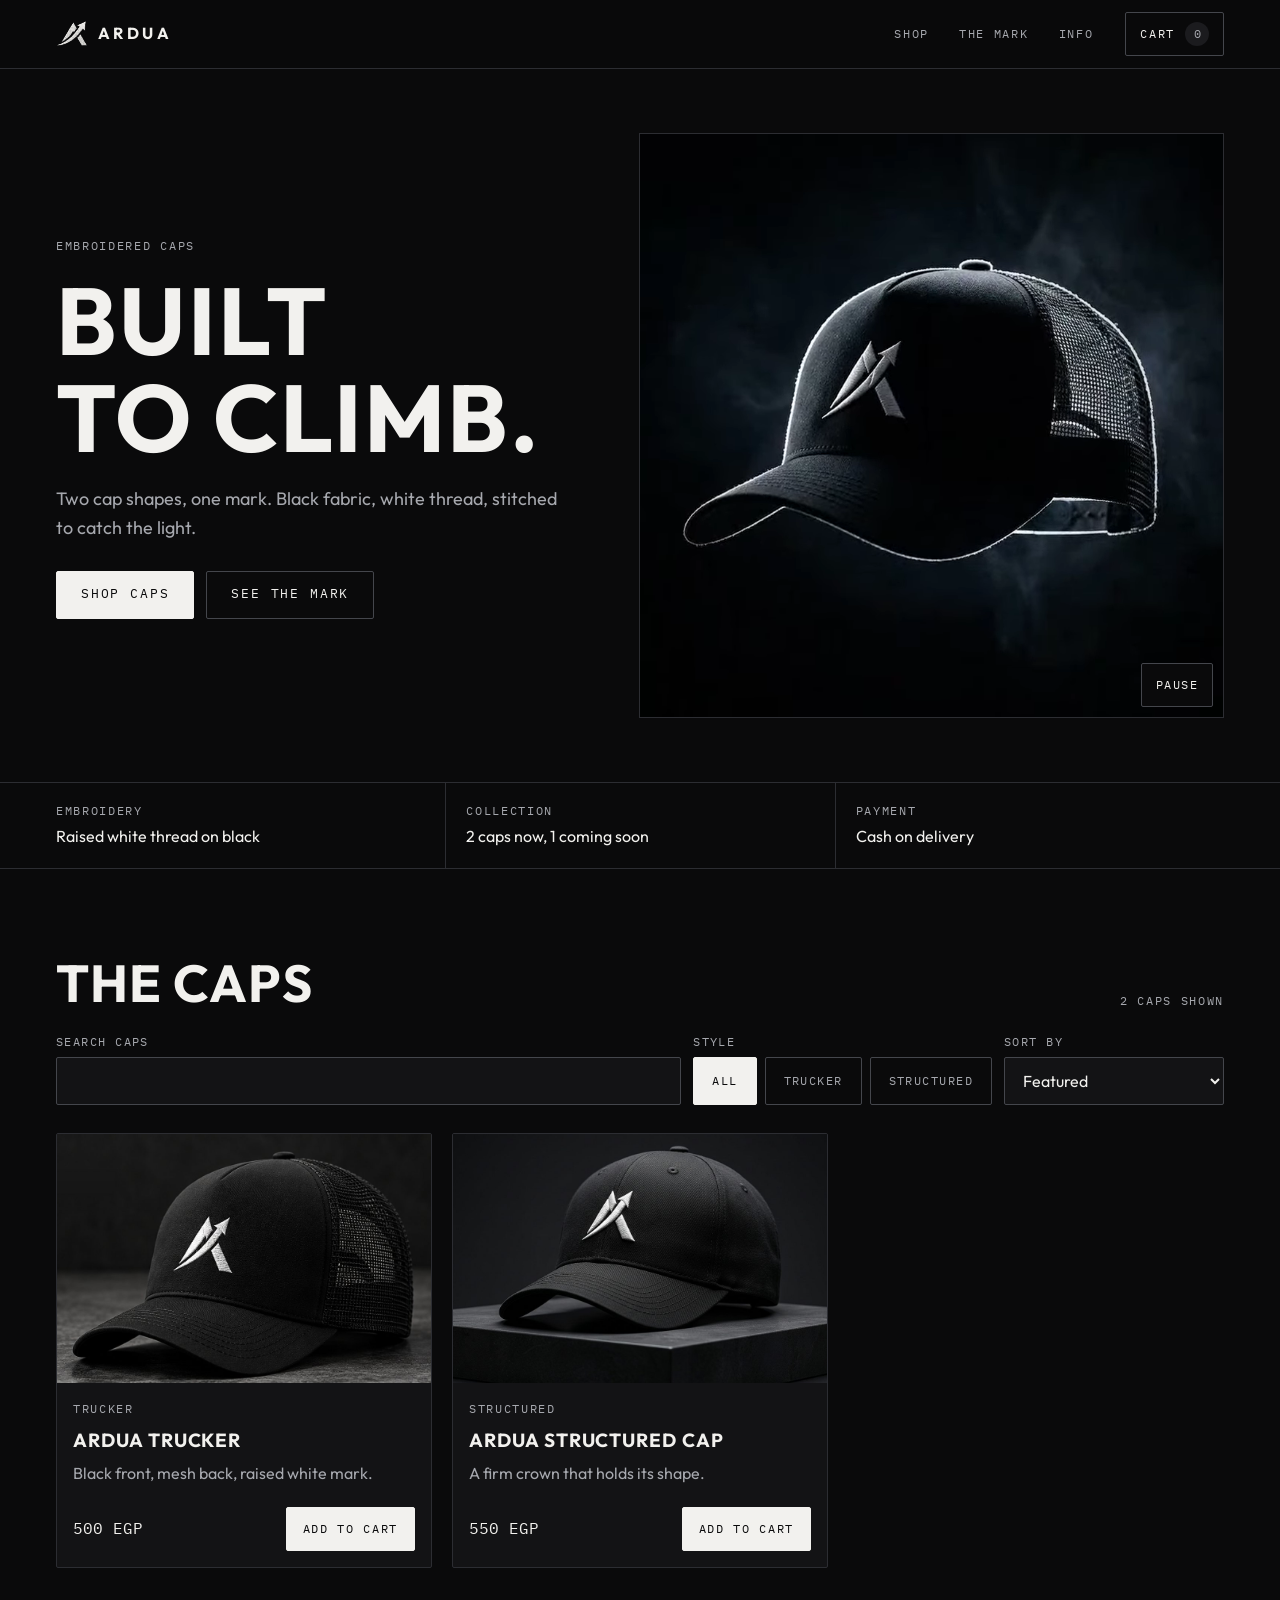
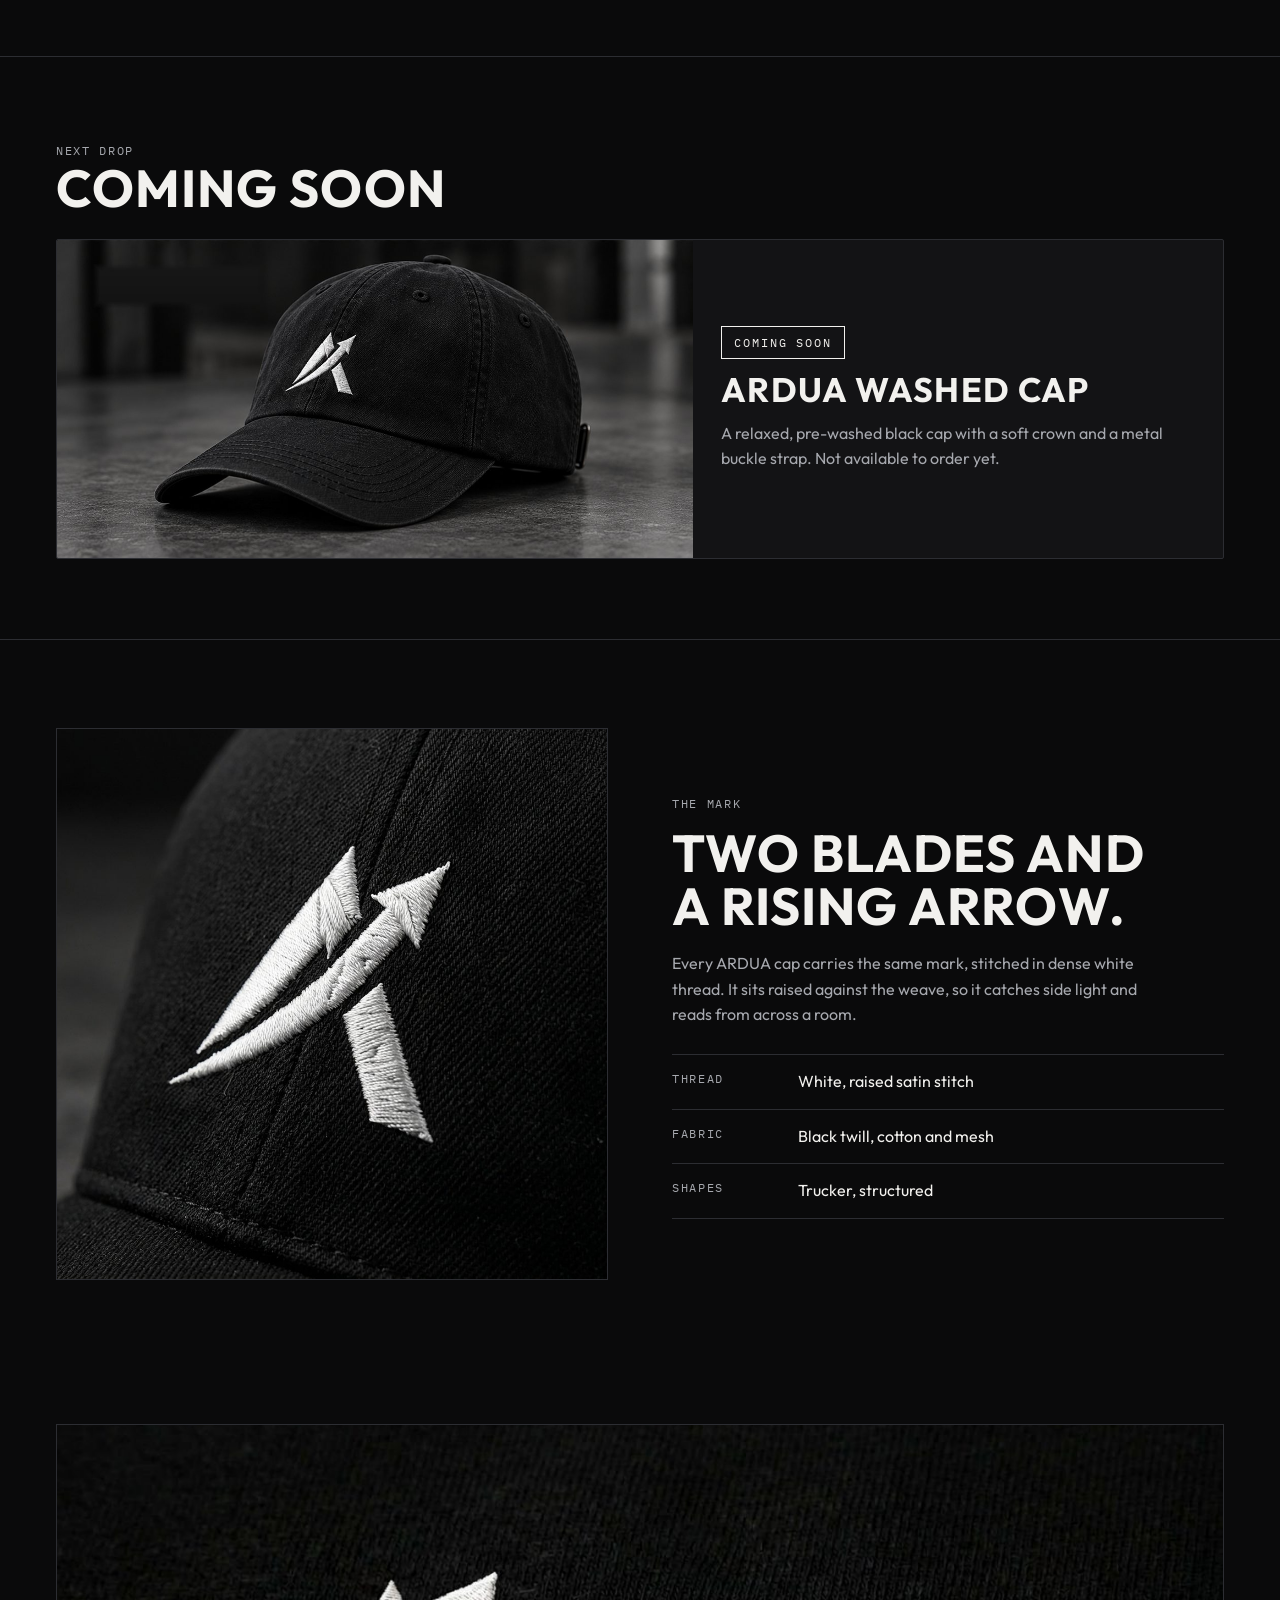
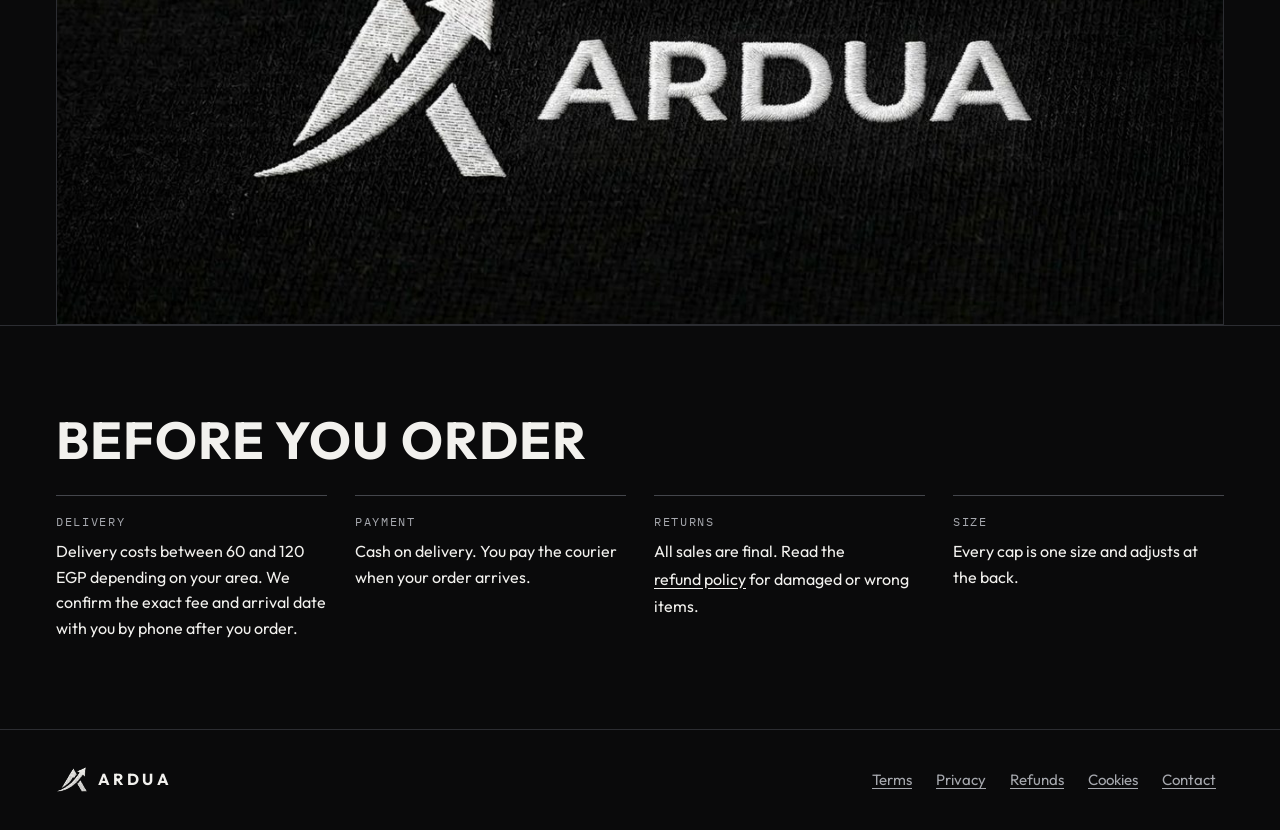
==== index.html @ 1e7eb1c2 "Add files via upload" ====
<!doctype html>
<html lang="en">
<head>
<meta charset="utf-8">
<meta name="viewport" content="width=device-width, initial-scale=1, viewport-fit=cover">
<meta http-equiv="Content-Security-Policy" content="default-src 'none'; script-src 'self'; style-src 'self'; img-src 'self' data: blob:; media-src 'self'; font-src 'self'; connect-src 'self' https://formspree.io; base-uri 'none'; form-action 'self'">
<meta name="referrer" content="strict-origin-when-cross-origin">
<meta name="description" content="ARDUA embroidered caps in black twill with a raised white mark. Trucker and structured styles, cash on delivery in Egypt.">
<meta name="theme-color" content="#0a0a0b">
<title>ARDUA Caps</title>
<link rel="icon" href="mark.png" type="image/png">
<link rel="preload" href="outfit-bold.woff" as="font" type="font/woff" crossorigin>
<link rel="stylesheet" href="styles.css">
</head>
<body>
<a class="skip" href="#main">Skip to content</a>

<header class="top">
  <div class="wrap">
    <a class="brand" href="index.html" aria-label="ARDUA, home"><img src="mark.png" alt="" width="32" height="26"><span>ARDUA</span></a>
    <nav aria-label="Main">
      <a href="#shop">Shop</a>
      <a href="#mark">The mark</a>
      <a href="#info">Info</a>
    </nav>
    <button class="cart-btn" id="openCart" type="button" aria-haspopup="dialog">Cart <b id="cartCount" data-zero="true" aria-hidden="true">0</b><span class="sr-only" id="cartLabel">, empty</span></button>
  </div>
</header>

<main id="main">
  <section class="hero" aria-labelledby="heroTitle">
    <div class="wrap">
      <div class="hero-copy">
        <span class="mono">Embroidered caps</span>
        <h1 class="display" id="heroTitle">Built<br>to climb.</h1>
        <p class="lead">Two cap shapes, one mark. Black fabric, white thread, stitched to catch the light.</p>
        <div class="actions">
          <a class="btn" href="#shop">Shop caps</a>
          <a class="btn ghost" href="#mark">See the mark</a>
        </div>
      </div>
      <div class="stage" role="group" aria-label="Short film of the ARDUA caps">
        <video class="photo" id="heroVid" muted loop playsinline preload="auto" poster="trucker-dark.jpg" width="800" height="800" aria-label="ARDUA cap film: trucker cap, structured cap, close-up of the embroidered mark, ARDUA wordmark">
          <source src="hero.webm" type="video/webm">
          <source src="hero.mp4" type="video/mp4">
        </video>
        <button class="icon-btn vid-btn" type="button" id="vidBtn" aria-pressed="false" aria-label="Pause the film" hidden>Pause</button>
      </div>
    </div>
  </section>

  <div class="strip">
    <div class="wrap">
      <ul>
        <li><span class="mono">Embroidery</span><span>Raised white thread on black</span></li>
        <li><span class="mono">Collection</span><span>2 caps now, 1 coming soon</span></li>
        <li><span class="mono">Payment</span><span>Cash on delivery</span></li>
      </ul>
    </div>
  </div>

  <section class="shop" id="shop" aria-labelledby="shopTitle">
    <div class="wrap">
      <div class="shop-head">
        <h2 class="display" id="shopTitle">The caps</h2>
        <p class="mono" id="resultCount" role="status"></p>
      </div>
      <div class="controls">
        <div class="fld search"><label for="search">Search caps</label><input class="field-in" id="search" type="search" autocomplete="off" enterkeyhint="search"></div>
        <div class="fld"><span class="lab" id="chipsLab">Style</span><div class="chips" id="chips" role="group" aria-labelledby="chipsLab"></div></div>
        <div class="fld sort"><label for="sort">Sort by</label>
          <select class="field-in" id="sort">
            <option value="featured">Featured</option>
            <option value="low">Price, low to high</option>
            <option value="high">Price, high to low</option>
            <option value="name">Name, A to Z</option>
          </select>
        </div>
      </div>
      <div class="grid" id="grid"></div>
      <div class="empty" id="empty" hidden>
        <p>No caps match your search.</p>
        <button class="btn ghost small" id="clearFilters" type="button">Clear filters</button>
      </div>
    </div>
  </section>

  <section class="soon" id="soon" aria-labelledby="soonTitle">
    <div class="wrap">
      <span class="mono">Next drop</span>
      <h2 class="display" id="soonTitle">Coming soon</h2>
      <article class="soon-card">
        <div class="pic"><img src="washed.jpg" alt="ARDUA washed streetwear cap in faded black with a white embroidered mark" width="1254" height="627" loading="lazy"></div>
        <div class="txt">
          <span class="tag">Coming soon</span>
          <h3>ARDUA Washed Cap</h3>
          <p>A relaxed, pre-washed black cap with a soft crown and a metal buckle strap. Not available to order yet.</p>
        </div>
      </article>
    </div>
  </section>

  <section class="craft" id="mark" aria-labelledby="markTitle">
    <div class="wrap">
      <div class="art"><img src="detail.jpg" alt="Close-up of the white embroidered ARDUA mark on black twill" width="1000" height="1000" loading="lazy"></div>
      <div>
        <span class="mono">The mark</span>
        <h2 class="display" id="markTitle">Two blades and a rising arrow.</h2>
        <p>Every ARDUA cap carries the same mark, stitched in dense white thread. It sits raised against the weave, so it catches side light and reads from across a room.</p>
        <dl class="facts">
          <div><dt class="mono">Thread</dt><dd>White, raised satin stitch</dd></div>
          <div><dt class="mono">Fabric</dt><dd>Black twill, cotton and mesh</dd></div>
          <div><dt class="mono">Shapes</dt><dd>Trucker, structured</dd></div>
        </dl>
      </div>
    </div>
  </section>

  <div class="band">
    <div class="wrap"><div><img src="wordmark.jpg" alt="ARDUA wordmark embroidered in white thread on black fabric" width="1300" height="709" loading="lazy"></div></div>
  </div>

  <section class="info" id="info" aria-labelledby="infoTitle">
    <div class="wrap">
      <h2 class="display" id="infoTitle">Before you order</h2>
      <div class="info-grid">
        <div><h3>Delivery</h3><p>Delivery costs between 60 and 120 EGP depending on your area. We confirm the exact fee and arrival date with you by phone after you order.</p></div>
        <div><h3>Payment</h3><p>Cash on delivery. You pay the courier when your order arrives.</p></div>
        <div><h3>Returns</h3><p>All sales are final. Read the <a href="refunds.html">refund policy</a> for damaged or wrong items.</p></div>
        <div><h3>Size</h3><p>Every cap is one size and adjusts at the back.</p></div>
      </div>
    </div>
  </section>
</main>

<footer>
  <div class="wrap">
    <a class="brand" href="index.html" aria-label="ARDUA, home"><img src="mark.png" alt="" width="32" height="26"><span>ARDUA</span></a>
    <nav aria-label="Legal">
      <ul>
        <li><a href="terms.html">Terms</a></li>
        <li><a href="privacy.html">Privacy</a></li>
        <li><a href="refunds.html">Refunds</a></li>
        <li><a href="cookies.html">Cookies</a></li>
        <li><a href="mailto:ardua.eg@gmail.com">Contact</a></li>
      </ul>
    </nav>
  </div>
</footer>

<dialog class="drawer" id="cart" aria-labelledby="cartTitle">
  <div class="dr-head"><h2 id="cartTitle">Your cart</h2><button class="icon-btn" type="button" data-close aria-label="Close cart">&#10005;</button></div>
  <div class="dr-body" id="cartBody"></div>
  <div class="dr-foot" id="cartFoot"></div>
</dialog>

<dialog class="sheet" id="product" aria-labelledby="pvTitle">
  <button class="icon-btn x" type="button" data-close aria-label="Close">&#10005;</button>
  <div id="pvBody"></div>
</dialog>

<dialog class="sheet wide" id="checkout" aria-labelledby="coTitle">
  <button class="icon-btn x" type="button" data-close aria-label="Close checkout">&#10005;</button>
  <div id="coBody"></div>
</dialog>

<div class="sr-only" id="cartStatus" role="status" aria-live="polite"></div>
<div class="toast" id="toast" role="status" aria-live="polite"><span id="toastMsg"></span><button type="button" id="toastCart">View cart</button></div>

<noscript><p class="wrap">ARDUA needs JavaScript to show the shop. Please turn it on and reload.</p></noscript>

<script src="config.js"></script>
<script src="app.js"></script>
<script src="hero.js"></script>
</body>
</html>
---- styles.css ----
/* ARDUA. Layout: sticky bar, hero split (copy | 3D cap), spec strip, shop grid, coming soon, mark story, info. Cart, product and checkout are native dialogs. */
@font-face{font-family:"Outfit";src:url("outfit-regular.woff") format("woff");font-weight:400;font-style:normal;font-display:swap}
@font-face{font-family:"Outfit";src:url("outfit-bold.woff") format("woff");font-weight:700;font-style:normal;font-display:swap}
@font-face{font-family:"Plex Mono";src:url("plexmono-regular.woff") format("woff");font-weight:400;font-style:normal;font-display:swap}

:root{
  --bg:#0a0a0b;
  --surface:#131315;
  --surface-2:#1b1b1e;
  --line:#2c2d32;
  --line-2:#44464c;
  --fg:#f2f1ee;
  --muted:#a6a8ae;
  --danger:#ffa3a3;
  --display:"Outfit","Helvetica Neue",Arial,sans-serif;
  --body:"Outfit","Helvetica Neue",Arial,sans-serif;
  --mono:"Plex Mono",ui-monospace,Menlo,Consolas,monospace;
  color-scheme:dark;
}
*{box-sizing:border-box}
html{scroll-behavior:smooth;-webkit-text-size-adjust:100%}
body{margin:0;background:var(--bg);color:var(--fg);font-family:var(--body);font-size:16px;line-height:1.6;-webkit-font-smoothing:antialiased;font-synthesis:none}
body.lock{overflow:hidden}
[hidden]{display:none!important}
img{display:block;max-width:100%;height:auto}
button,input,select,textarea{font:inherit;color:inherit}
button{cursor:pointer}
a{color:inherit;text-underline-offset:3px}
h1,h2,h3,p,dl,dd,ul,ol,fieldset{margin:0}
ul,ol{padding:0;list-style:none}
:focus-visible{outline:3px solid #fff;outline-offset:3px;border-radius:2px}
.sr-only{position:absolute;width:1px;height:1px;margin:-1px;padding:0;overflow:hidden;clip:rect(0 0 0 0);white-space:nowrap;border:0}
.skip{position:absolute;left:12px;top:-100px;z-index:300;padding:12px 18px;background:var(--fg);color:var(--bg);font-weight:700;text-decoration:none;border-radius:2px}
.skip:focus{top:max(12px,env(safe-area-inset-top,0px))}

.wrap{width:100%;max-width:1200px;margin-inline:auto;padding-left:max(16px,env(safe-area-inset-left,0px));padding-right:max(16px,env(safe-area-inset-right,0px))}
.mono{font-family:var(--mono);font-size:12px;letter-spacing:.14em;text-transform:uppercase;color:var(--muted)}
.display{font-family:var(--display);font-weight:700;text-transform:uppercase;letter-spacing:.02em;text-wrap:balance;line-height:1.02}
section[id]{scroll-margin-top:calc(80px + env(safe-area-inset-top,0px))}

/* buttons */
.btn{display:inline-flex;align-items:center;justify-content:center;gap:8px;min-height:48px;padding:0 24px;border:1px solid var(--fg);background:var(--fg);color:var(--bg);font-family:var(--mono);font-size:13px;letter-spacing:.14em;text-transform:uppercase;text-decoration:none;border-radius:2px;transition:background .15s,color .15s,border-color .15s}
.btn:hover{background:transparent;color:var(--fg)}
.btn.ghost{background:transparent;color:var(--fg);border-color:var(--line-2)}
.btn.ghost:hover{border-color:var(--fg)}
.btn.block{width:100%}
.btn.small{min-height:44px;padding:0 16px;font-size:12px}
.btn[disabled]{opacity:.45;cursor:not-allowed}
.icon-btn{display:inline-grid;place-items:center;width:44px;height:44px;border:1px solid var(--line-2);background:var(--bg);border-radius:2px;font-size:18px;line-height:1}
.icon-btn:hover{border-color:var(--fg)}

/* header */
.top{position:sticky;top:env(safe-area-inset-top,0px);z-index:20;background:rgba(10,10,11,.92);border-bottom:1px solid var(--line)}
body::before{content:"";position:fixed;inset:0 0 auto;height:env(safe-area-inset-top,0px);background:var(--bg);z-index:30}
.top .wrap{display:flex;align-items:center;gap:20px;min-height:68px}
.brand{display:flex;align-items:center;gap:10px;text-decoration:none;min-height:44px}
.brand img{height:26px;width:auto}
.brand span{font-family:var(--display);font-weight:700;letter-spacing:.22em;font-size:16px}
.top nav{display:flex;gap:6px;margin-left:auto}
.top nav a{display:inline-flex;align-items:center;min-height:44px;padding:0 12px;font-family:var(--mono);font-size:12px;letter-spacing:.14em;text-transform:uppercase;color:var(--muted);text-decoration:none}
.top nav a:hover{color:var(--fg)}
.cart-btn{display:inline-flex;align-items:center;gap:10px;min-height:44px;padding:0 14px;border:1px solid var(--line-2);background:transparent;border-radius:2px;font-family:var(--mono);font-size:12px;letter-spacing:.14em;text-transform:uppercase}
.cart-btn:hover{border-color:var(--fg)}
.cart-btn b{display:inline-grid;place-items:center;min-width:24px;height:24px;padding:0 6px;background:var(--fg);color:var(--bg);font-weight:400;border-radius:12px;font-size:12px;letter-spacing:0}
.cart-btn b[data-zero="true"]{background:var(--surface-2);color:var(--muted)}
@media (max-width:640px){.top nav{display:none}.cart-btn{margin-left:auto}}

/* hero */
.hero{padding-block:clamp(24px,5vw,64px)}
.hero .wrap{display:grid;grid-template-columns:minmax(0,1fr) minmax(0,1.1fr);gap:clamp(16px,4vw,56px);align-items:center}
.hero-copy{min-width:0}
.hero h1{font-size:clamp(44px,7.4vw,100px);margin:14px 0 20px}
.hero .lead{max-width:42ch;color:var(--muted);font-size:18px}
.hero .actions{display:flex;flex-wrap:wrap;gap:12px;margin-top:28px}
.stage{position:relative;aspect-ratio:1/1;min-width:0;border:1px solid var(--line);overflow:hidden;background:radial-gradient(ellipse at 50% 38%,#26272c 0%,#141416 55%,#0a0a0b 100%)}
.stage::after{content:"";position:absolute;left:22%;right:22%;bottom:17%;height:7%;background:radial-gradient(ellipse at center,rgba(0,0,0,.65) 0%,rgba(0,0,0,0) 70%);pointer-events:none}
.stage canvas{position:absolute;inset:0;width:100%;height:100%;touch-action:pan-y;cursor:grab;z-index:1}
.stage canvas:active{cursor:grabbing}
.stage .photo{display:block;object-fit:cover;position:absolute;inset:0;width:100%;height:100%;object-fit:cover;z-index:2}
.stage-ui{position:absolute;left:0;right:0;bottom:0;z-index:3;display:flex;align-items:center;justify-content:space-between;gap:8px;padding:10px;background:linear-gradient(to top,rgba(10,10,11,.85),rgba(10,10,11,0))}
.stage-ui .hint{font-size:11px;padding-left:6px}
.stage-btns{display:flex;gap:8px}
.stage-btns .icon-btn{width:44px;font-size:15px}
.stage-btns .icon-btn.wide{width:auto;padding:0 14px;font-family:var(--mono);font-size:12px;letter-spacing:.12em;text-transform:uppercase}
@media (max-width:820px){.hero .wrap{grid-template-columns:1fr}.stage{aspect-ratio:1/1;max-height:80vh}}
@media (max-width:420px){.stage-ui .hint{display:none}.stage-ui{justify-content:center}}

.strip{border-block:1px solid var(--line)}
.strip ul{display:grid;grid-template-columns:repeat(3,minmax(0,1fr))}
.strip li{padding:18px 20px 18px 0;display:grid;gap:4px;min-width:0}
.strip li+li{padding-left:20px;border-left:1px solid var(--line)}
@media (max-width:640px){.strip ul{grid-template-columns:1fr}.strip li,.strip li+li{padding:14px 0;border-left:0}.strip li+li{border-top:1px solid var(--line)}}

/* shop */
.shop{padding-block:clamp(40px,7vw,88px)}
.shop-head{display:flex;flex-wrap:wrap;align-items:end;justify-content:space-between;gap:12px}
.shop-head h2,.soon h2,.craft h2,.info h2{font-size:clamp(30px,4.4vw,52px)}
.controls{display:flex;flex-wrap:wrap;gap:12px;align-items:end;margin:22px 0 28px}
.fld{display:grid;gap:6px;min-width:0}
.fld label,.fld .lab{font-family:var(--mono);font-size:12px;letter-spacing:.12em;text-transform:uppercase;color:var(--muted)}
.field-in{min-height:48px;width:100%;min-width:0;padding:0 14px;background:var(--surface);border:1px solid var(--line-2);border-radius:2px;color:var(--fg);font-size:16px}
textarea.field-in{padding:12px 14px;min-height:96px;resize:vertical}
.field-in:focus{border-color:var(--fg);outline:3px solid #fff;outline-offset:2px}
.field-in[aria-invalid="true"]{border-color:var(--danger)}
.controls .search{flex:1 1 220px}
.controls .sort{flex:0 1 220px}
.chips{display:flex;flex-wrap:wrap;gap:8px}
.chip{min-height:48px;padding:0 18px;border:1px solid var(--line-2);background:transparent;color:var(--muted);border-radius:2px;font-family:var(--mono);font-size:12px;letter-spacing:.12em;text-transform:uppercase}
.chip:hover{color:var(--fg);border-color:var(--fg)}
.chip[aria-pressed="true"]{background:var(--fg);color:var(--bg);border-color:var(--fg)}
select.field-in option{background:var(--surface);color:var(--fg)}

.grid{display:grid;grid-template-columns:repeat(auto-fill,minmax(min(100%,320px),1fr));gap:20px}
.card{display:flex;flex-direction:column;min-width:0;background:var(--surface);border:1px solid var(--line);border-radius:2px;overflow:hidden}
.card:hover{border-color:var(--line-2)}
.media{display:block;width:100%;padding:0;border:0;background:#000;aspect-ratio:3/2;overflow:hidden}
.media img{width:100%;height:100%;object-fit:cover;transition:transform .5s ease}
.card:hover .media img{transform:scale(1.03)}
.card .body{display:flex;flex-direction:column;gap:6px;flex:1;padding:16px}
.card h3{font-family:var(--display);font-weight:700;font-size:19px;letter-spacing:.05em;text-transform:uppercase}
.card .short{color:var(--muted)}
.card .row{display:flex;align-items:center;justify-content:space-between;gap:12px;margin-top:auto;padding-top:14px}
.price{font-family:var(--mono);font-size:16px;font-variant-numeric:tabular-nums}
.empty{padding:48px 16px;text-align:center;border:1px dashed var(--line-2);color:var(--muted);display:grid;gap:14px;justify-items:center}

/* coming soon */
.soon{padding-block:clamp(40px,7vw,80px);border-top:1px solid var(--line)}
.soon-card{display:grid;grid-template-columns:minmax(0,1.2fr) minmax(0,1fr);margin-top:24px;border:1px solid var(--line);background:var(--surface);border-radius:2px;overflow:hidden}
.soon-card .pic{background:#000;aspect-ratio:2/1;min-width:0}
.soon-card .pic img{width:100%;height:100%;object-fit:cover}
.soon-card .txt{padding:28px;display:grid;gap:12px;align-content:center;min-width:0}
.soon-card h3{font-family:var(--display);font-weight:700;font-size:clamp(24px,3vw,34px);text-transform:uppercase;letter-spacing:.04em;line-height:1.1}
.soon-card p{color:var(--muted);max-width:42ch}
.tag{display:inline-block;width:fit-content;padding:6px 12px;border:1px solid var(--fg);font-family:var(--mono);font-size:12px;letter-spacing:.16em;text-transform:uppercase}
@media (max-width:760px){.soon-card{grid-template-columns:1fr}.soon-card .pic{aspect-ratio:3/2}.soon-card .txt{padding:20px 18px}}

/* craft */
.craft{padding-block:clamp(40px,7vw,88px);border-top:1px solid var(--line)}
.craft .wrap{display:grid;grid-template-columns:minmax(0,1fr) minmax(0,1fr);gap:clamp(24px,5vw,64px);align-items:center}
.craft .art{border:1px solid var(--line);aspect-ratio:1/1;overflow:hidden;background:#000}
.craft .art img{width:100%;height:100%;object-fit:cover}
.craft h2{margin:12px 0 18px}
.craft p{color:var(--muted);max-width:46ch}
.facts{margin-top:26px;border-top:1px solid var(--line)}
.facts div{display:grid;grid-template-columns:110px minmax(0,1fr);gap:16px;padding:14px 0;border-bottom:1px solid var(--line)}
@media (max-width:820px){.craft .wrap{grid-template-columns:1fr}}
.band{margin-top:clamp(32px,5vw,56px)}
.band .wrap>div{border:1px solid var(--line);aspect-ratio:21/9;overflow:hidden;background:#000}
.band img{width:100%;height:100%;object-fit:cover}
@media (max-width:640px){.band .wrap>div{aspect-ratio:16/9}}

/* info */
.info{padding-block:clamp(40px,7vw,88px);border-top:1px solid var(--line)}
.info-grid{display:grid;grid-template-columns:repeat(auto-fit,minmax(min(100%,230px),1fr));gap:28px;margin-top:28px}
.info-grid div{display:grid;gap:8px;align-content:start;padding-top:16px;border-top:1px solid var(--line-2)}
.info-grid h3{font-family:var(--mono);font-weight:400;font-size:12px;letter-spacing:.14em;text-transform:uppercase;color:var(--muted)}
.info-grid p{color:var(--fg)}
.info-grid a{display:inline-block;padding-block:2px}

footer{border-top:1px solid var(--line);padding-block:28px calc(28px + env(safe-area-inset-bottom,0px))}
footer .wrap{display:flex;flex-wrap:wrap;gap:12px 28px;align-items:center;justify-content:space-between}
footer nav ul{display:flex;flex-wrap:wrap;gap:0 8px}
footer nav a{display:inline-flex;align-items:center;min-height:44px;padding:0 8px;color:var(--muted);font-size:15px}
footer nav a:hover{color:var(--fg)}

/* dialogs */
dialog{padding:0;border:0;color:inherit;background:transparent;max-width:none;max-height:none}
dialog::backdrop{background:rgba(0,0,0,.78)}
dialog.drawer{position:fixed;inset:0 0 0 auto;margin:0;width:min(460px,100%);height:100%;background:var(--surface);border-left:1px solid var(--line)}
dialog.drawer[open]{display:flex;flex-direction:column;animation:slide .25s ease}
@keyframes slide{from{transform:translateX(24px);opacity:0}to{transform:none;opacity:1}}
dialog.sheet{position:fixed;inset:0;margin:auto;width:min(1080px,calc(100% - 24px));max-height:calc(100% - 24px);overflow:auto;background:var(--surface);border:1px solid var(--line);border-radius:2px}
dialog.sheet.wide{width:min(1120px,calc(100% - 24px))}
.dr-head{display:flex;align-items:center;justify-content:space-between;gap:12px;padding:calc(14px + env(safe-area-inset-top,0px)) calc(16px + env(safe-area-inset-right,0px)) 14px 20px;border-bottom:1px solid var(--line)}
.dr-head h2{font-family:var(--display);font-weight:700;font-size:20px;letter-spacing:.06em;text-transform:uppercase}
.dr-body{flex:1;min-height:0;overflow-y:auto;padding:8px 20px}
.dr-foot{padding:16px 20px calc(16px + env(safe-area-inset-bottom,0px));border-top:1px solid var(--line);display:grid;gap:12px;background:var(--surface)}
.line{display:grid;grid-template-columns:96px minmax(0,1fr) auto;gap:14px;padding:16px 0;border-bottom:1px solid var(--line)}
.line img{width:96px;aspect-ratio:3/2;object-fit:cover;border:1px solid var(--line);background:#000}
.line h3{font-family:var(--display);font-weight:700;font-size:15px;letter-spacing:.04em;text-transform:uppercase}
.line .meta{display:flex;flex-wrap:wrap;align-items:center;gap:6px 12px;margin-top:10px}
.stepper{display:inline-flex;align-items:center;border:1px solid var(--line-2);border-radius:2px}
.stepper button{width:44px;height:44px;border:0;background:transparent;font-size:18px}
.stepper button:hover{background:var(--surface-2)}
.stepper output{min-width:32px;text-align:center;font-family:var(--mono);font-size:14px}
.link{min-height:44px;padding:0 4px;border:0;background:none;color:var(--muted);font-family:var(--mono);font-size:12px;letter-spacing:.1em;text-transform:uppercase;text-decoration:underline;text-underline-offset:3px}
.link:hover{color:var(--fg)}
.totals{display:grid;gap:8px}
.totals div{display:flex;justify-content:space-between;gap:12px;font-variant-numeric:tabular-nums}
.totals .grand{padding-top:10px;border-top:1px solid var(--line);font-size:18px;font-weight:700}
.dr-empty{display:grid;gap:16px;justify-items:start;padding:40px 0}
.dr-empty p{color:var(--muted)}

.x{position:absolute;top:10px;right:10px;z-index:3}
.pv{display:grid;grid-template-columns:minmax(0,1.15fr) minmax(0,1fr)}
.pv-media{border-right:1px solid var(--line);min-width:0}
.pv-main{aspect-ratio:3/2;background:#000;overflow:hidden}
.pv-main img{width:100%;height:100%;object-fit:cover}
.thumbs{display:grid;grid-template-columns:repeat(3,minmax(0,1fr));gap:1px;background:var(--line);border-top:1px solid var(--line)}
.thumbs button{padding:0;border:0;background:#000;aspect-ratio:3/2;overflow:hidden;opacity:.6}
.thumbs button[aria-current="true"]{opacity:1;box-shadow:inset 0 -3px 0 var(--fg)}
.thumbs img{width:100%;height:100%;object-fit:cover}
.pv-info{padding:32px 28px 28px;display:grid;gap:16px;align-content:start;min-width:0}
.pv-info h2{font-size:clamp(26px,3.4vw,38px);padding-right:52px}
.pv-info .price{font-size:20px}
.pv-info .desc{color:var(--muted)}
.buy{display:flex;flex-wrap:wrap;gap:12px;align-items:center}
.buy .btn{flex:1 1 180px}
.specs{border-top:1px solid var(--line)}
.specs div{display:grid;grid-template-columns:96px minmax(0,1fr);gap:14px;padding:11px 0;border-bottom:1px solid var(--line)}
@media (max-width:820px){.pv{grid-template-columns:1fr}.pv-media{border-right:0;border-bottom:1px solid var(--line)}.pv-info{padding:24px 18px 22px}}

.co{display:grid;grid-template-columns:minmax(0,1.15fr) minmax(0,1fr)}
.co form{padding:32px 28px;display:grid;gap:24px;min-width:0}
.co h2{font-family:var(--display);font-weight:700;font-size:clamp(26px,3vw,34px);text-transform:uppercase;padding-right:52px}
.co fieldset{border:0;padding:0;display:grid;gap:14px;min-width:0}
.co legend{padding:0;margin-bottom:14px;font-family:var(--mono);font-size:12px;letter-spacing:.14em;text-transform:uppercase;color:var(--muted)}
.co .intro{color:var(--muted)}
.hint-t{font-size:14px;color:var(--muted)}
.field-err{font-size:14px;color:var(--danger)}
.err-sum{padding:14px 16px;border:1px solid var(--danger);color:var(--fg);border-radius:2px}
.err-sum h3{font-size:16px;margin-bottom:6px;color:var(--danger)}
.err-sum ul{display:grid;gap:2px}
.err-sum a{display:inline-flex;align-items:center;min-height:36px;color:var(--fg)}
.opt{display:flex;gap:12px;align-items:flex-start;padding:14px;border:1px solid var(--line-2);border-radius:2px}
.opt input{margin-top:5px;width:20px;height:20px;accent-color:#f2f1ee;flex:none}
.opt .t{display:grid;gap:2px;flex:1;min-width:0}
.opt .t small{color:var(--muted);font-size:14px}
.opt label{cursor:pointer}
.opt.check{border-color:var(--line-2)}
.opt.check[data-invalid="true"]{border-color:var(--danger)}
.co aside{padding:32px 28px;background:var(--surface-2);border-left:1px solid var(--line);display:grid;gap:18px;align-content:start;min-width:0}
.sum-line{display:grid;grid-template-columns:64px minmax(0,1fr) auto;gap:12px;align-items:center;padding:10px 0;border-bottom:1px solid var(--line)}
.sum-line img{width:64px;aspect-ratio:3/2;object-fit:cover;border:1px solid var(--line)}
.sum-line b{font-weight:700;display:block}
.sum-line small{color:var(--muted);font-family:var(--mono);font-size:12px}
.done{padding:48px 28px;display:grid;gap:18px;justify-items:start;max-width:640px}
.done h2{font-size:clamp(28px,4vw,44px);padding-right:0}
.done p{color:var(--muted)}
.done .ordno{font-family:var(--mono);font-size:16px;letter-spacing:.14em;padding:10px 14px;border:1px solid var(--line-2)}
@media (max-width:820px){.co{grid-template-columns:1fr}.co aside{border-left:0;border-top:1px solid var(--line);order:-1}.co form,.co aside{padding:24px 18px}.done{padding:40px 18px}}
.row2{display:grid;grid-template-columns:repeat(2,minmax(0,1fr));gap:14px}
@media (max-width:480px){.row2{grid-template-columns:1fr}}
.off{position:absolute;left:-9999px;top:auto;width:1px;height:1px;overflow:hidden}

.toast{position:fixed;left:50%;bottom:calc(20px + env(safe-area-inset-bottom,0px));transform:translate(-50%,16px);z-index:200;display:flex;align-items:center;gap:14px;padding:12px 16px;background:var(--fg);color:var(--bg);border-radius:2px;opacity:0;visibility:hidden;transition:opacity .2s,transform .2s,visibility .2s;max-width:calc(100% - 32px)}
.toast.show{opacity:1;visibility:visible;transform:translate(-50%,0)}
.toast button{min-height:44px;border:0;background:none;color:var(--bg);font-family:var(--mono);font-size:12px;letter-spacing:.12em;text-transform:uppercase;text-decoration:underline;text-underline-offset:3px;padding:0 4px}

/* legal pages */
.legal{padding-block:clamp(32px,6vw,72px)}
.legal .wrap{max-width:800px}
.legal h1{font-size:clamp(34px,6vw,56px);margin:10px 0 8px}
.legal .upd{margin-bottom:28px}
.legal h2{font-family:var(--display);font-weight:700;font-size:22px;letter-spacing:.03em;margin:34px 0 10px}
.legal p,.legal li{color:#d9d8d4;max-width:68ch}
.legal p+p{margin-top:12px}
.legal ul{list-style:disc;padding-left:22px;display:grid;gap:6px;margin-top:10px}
.legal a{color:var(--fg)}
.legal .note{margin-top:28px;padding:14px 16px;border:1px solid var(--line-2);color:var(--muted)}

@media (prefers-reduced-motion:reduce){html{scroll-behavior:auto}*,*::before,*::after{animation:none!important;transition:none!important}}

.stage .vid-btn{position:absolute;right:10px;bottom:10px;z-index:3;width:auto;padding:0 14px;font-family:var(--mono);font-size:12px;letter-spacing:.12em;text-transform:uppercase}

.row3{display:grid;grid-template-columns:repeat(3,minmax(0,1fr));gap:12px}
@media (max-width:480px){.row3{grid-template-columns:1fr 1fr}.row3 .fld:first-child{grid-column:1/-1}}
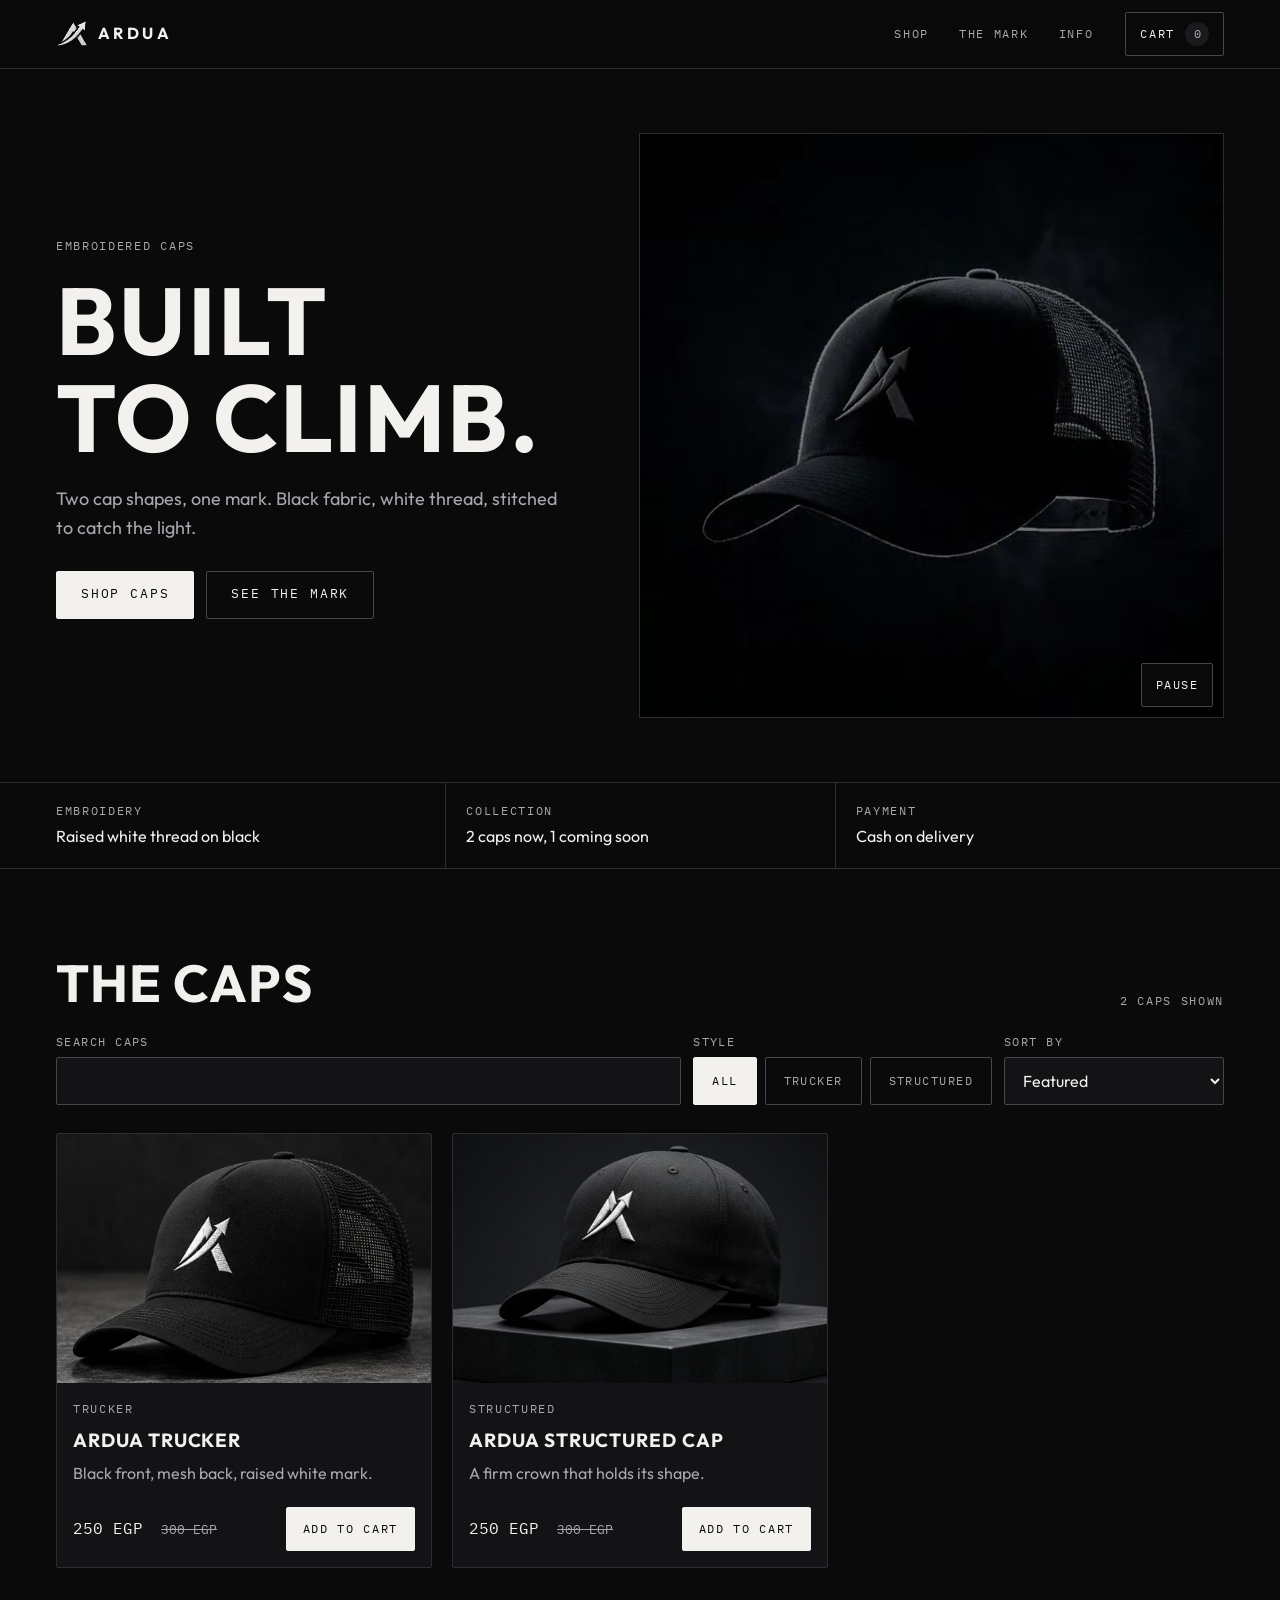
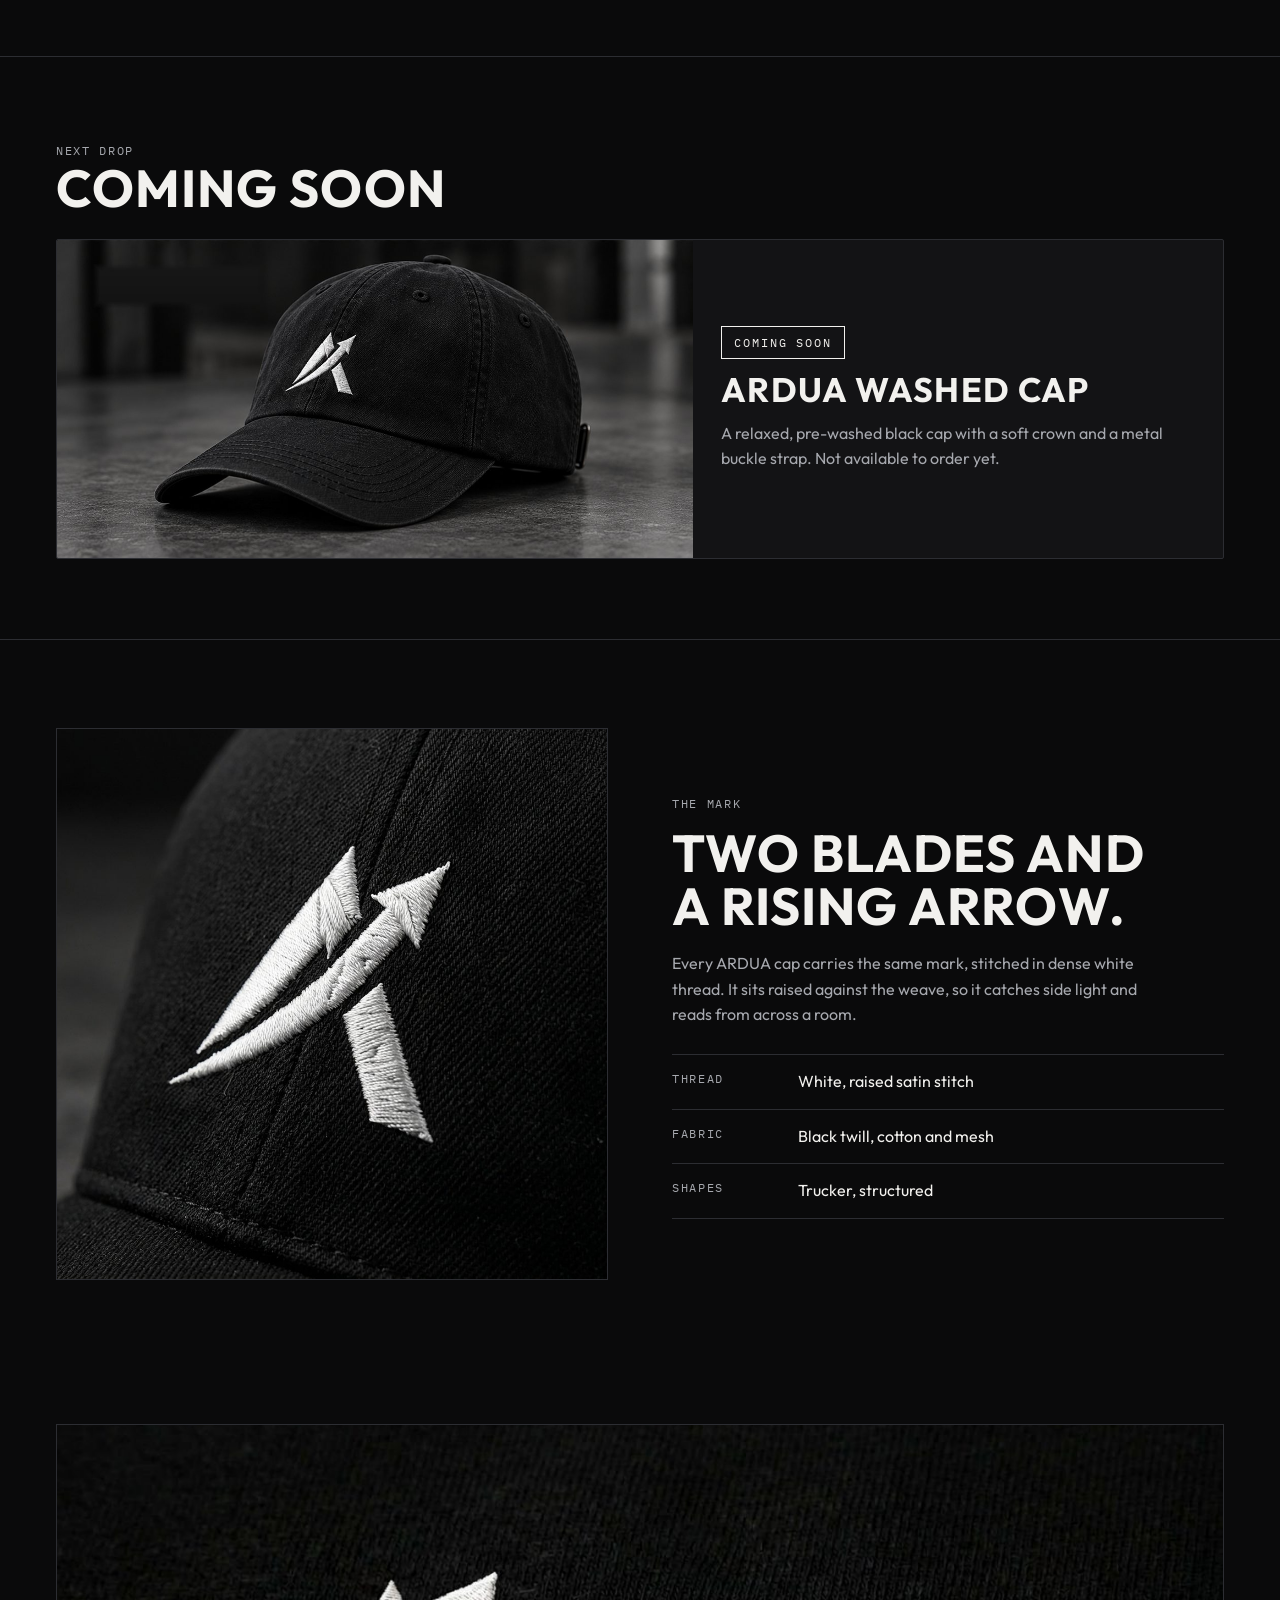
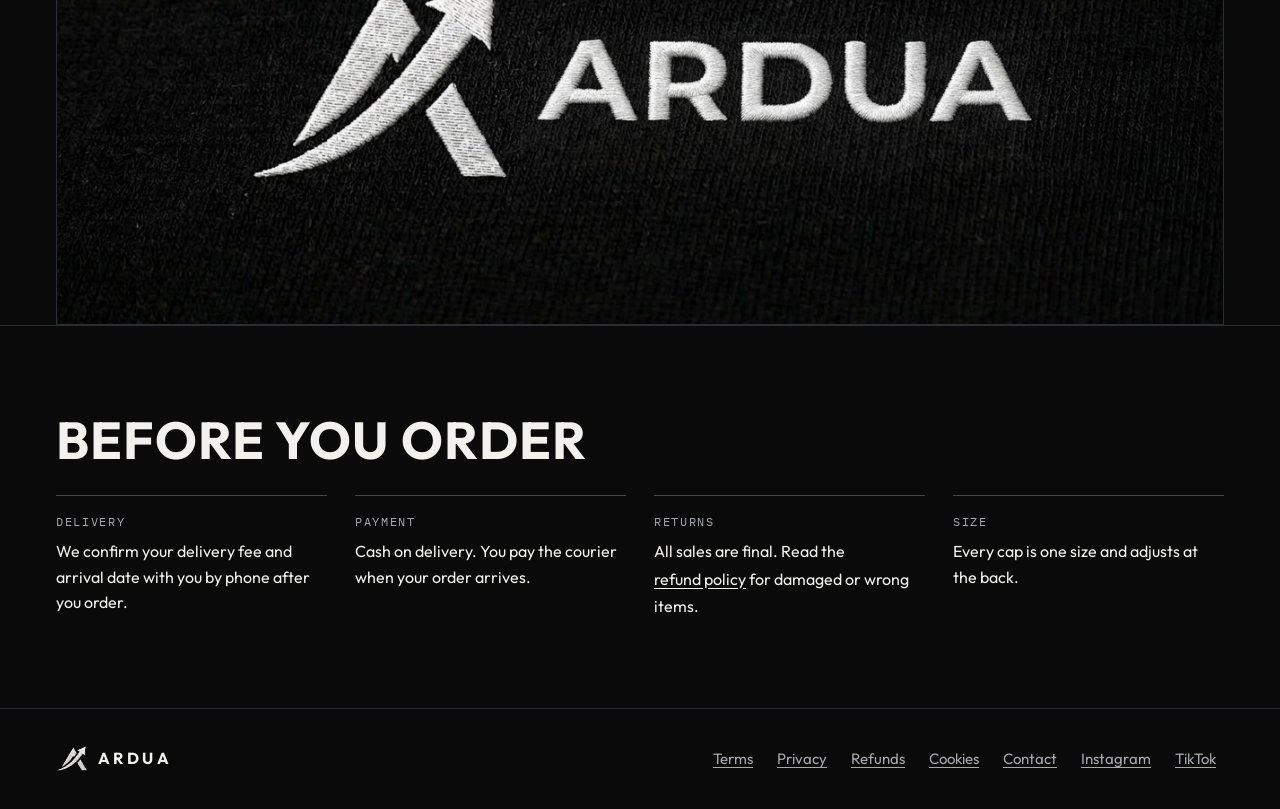
==== commit 95bc5e70: "Add files via upload" ====
--- a/index.html
+++ b/index.html
@@ -124,7 +124,7 @@
     <div class="wrap">
       <h2 class="display" id="infoTitle">Before you order</h2>
       <div class="info-grid">
-        <div><h3>Delivery</h3><p>Delivery costs between 60 and 120 EGP depending on your area. We confirm the exact fee and arrival date with you by phone after you order.</p></div>
+        <div><h3>Delivery</h3><p>We confirm your delivery fee and arrival date with you by phone after you order.</p></div>
         <div><h3>Payment</h3><p>Cash on delivery. You pay the courier when your order arrives.</p></div>
         <div><h3>Returns</h3><p>All sales are final. Read the <a href="refunds.html">refund policy</a> for damaged or wrong items.</p></div>
         <div><h3>Size</h3><p>Every cap is one size and adjusts at the back.</p></div>
--- a/styles.css
+++ b/styles.css
@@ -265,3 +265,8 @@
 
 .row3{display:grid;grid-template-columns:repeat(3,minmax(0,1fr));gap:12px}
 @media (max-width:480px){.row3{grid-template-columns:1fr 1fr}.row3 .fld:first-child{grid-column:1/-1}}
+
+.soc-row{display:flex;flex-wrap:wrap;gap:10px;margin:14px 0}
+
+.price .was{margin-left:8px;font-size:.8em;color:var(--muted);text-decoration:line-through;text-decoration-thickness:1px}
+.price .now{color:var(--fg)}
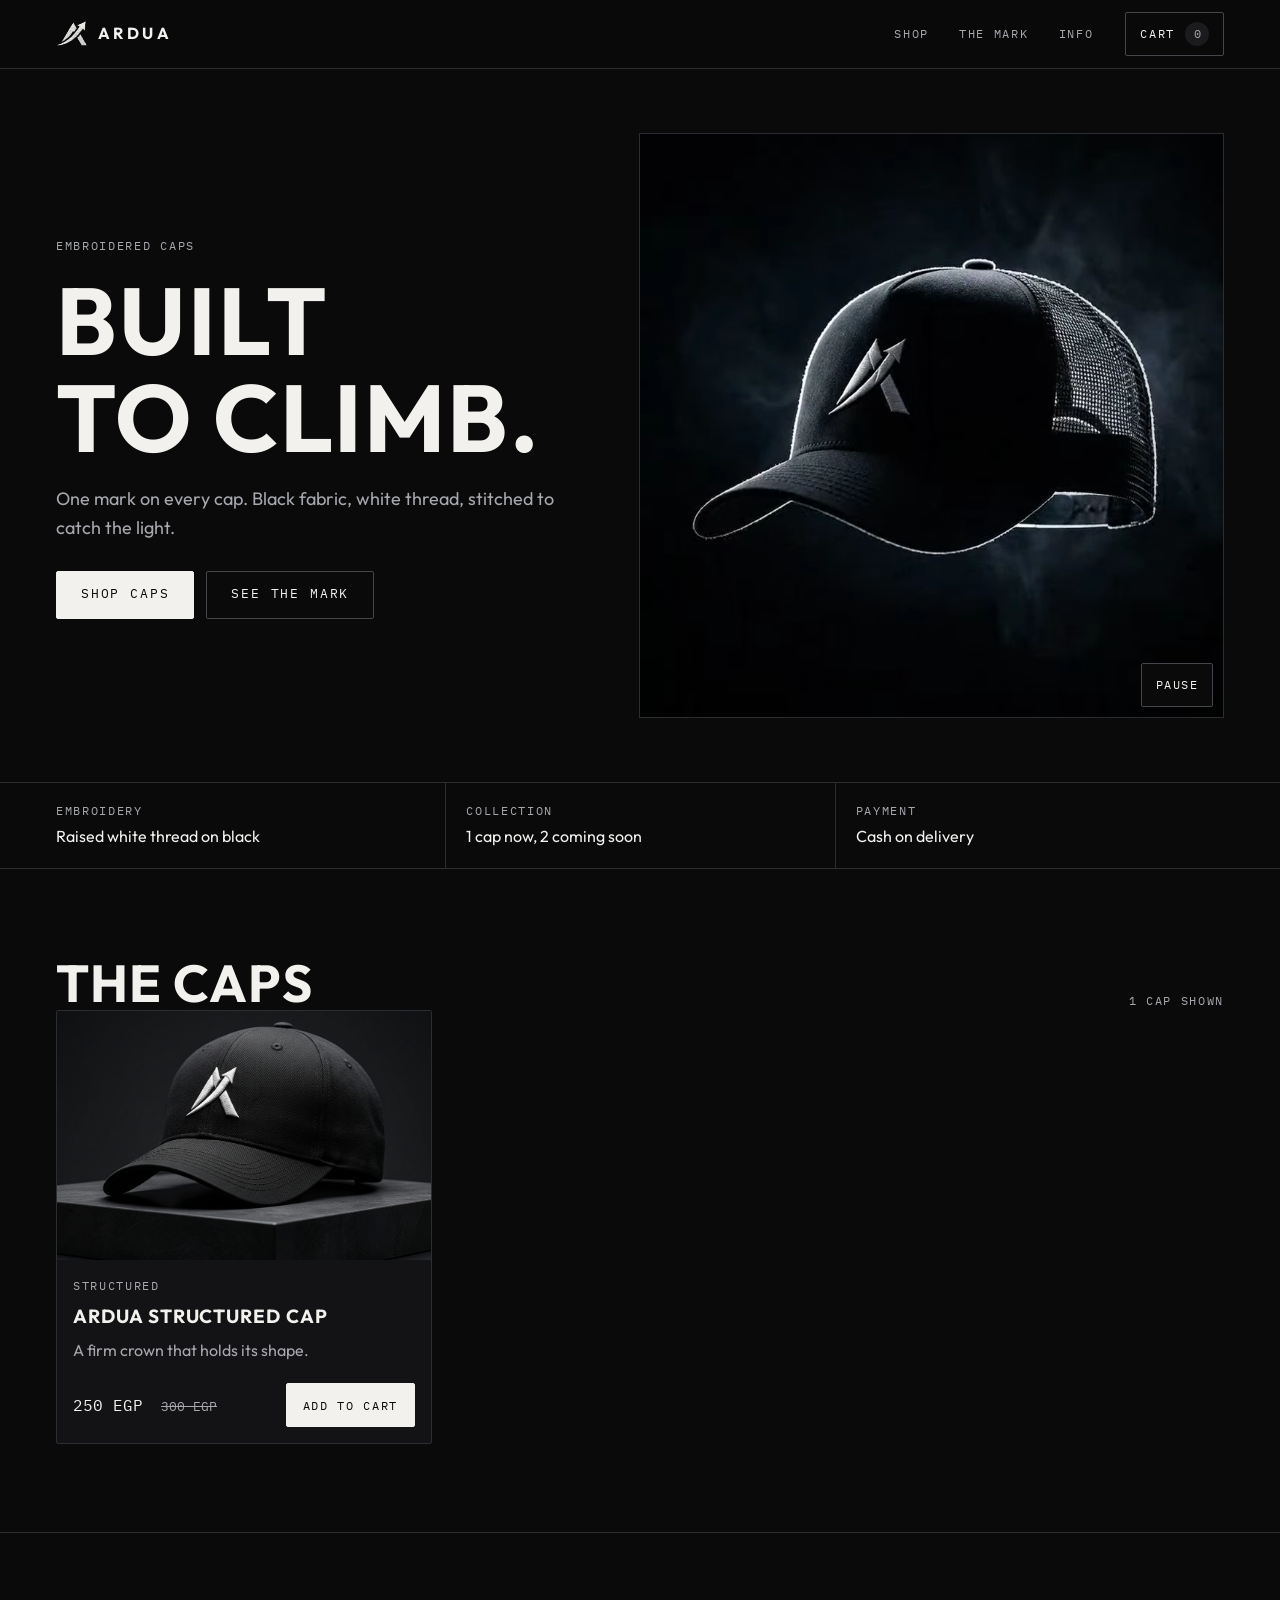
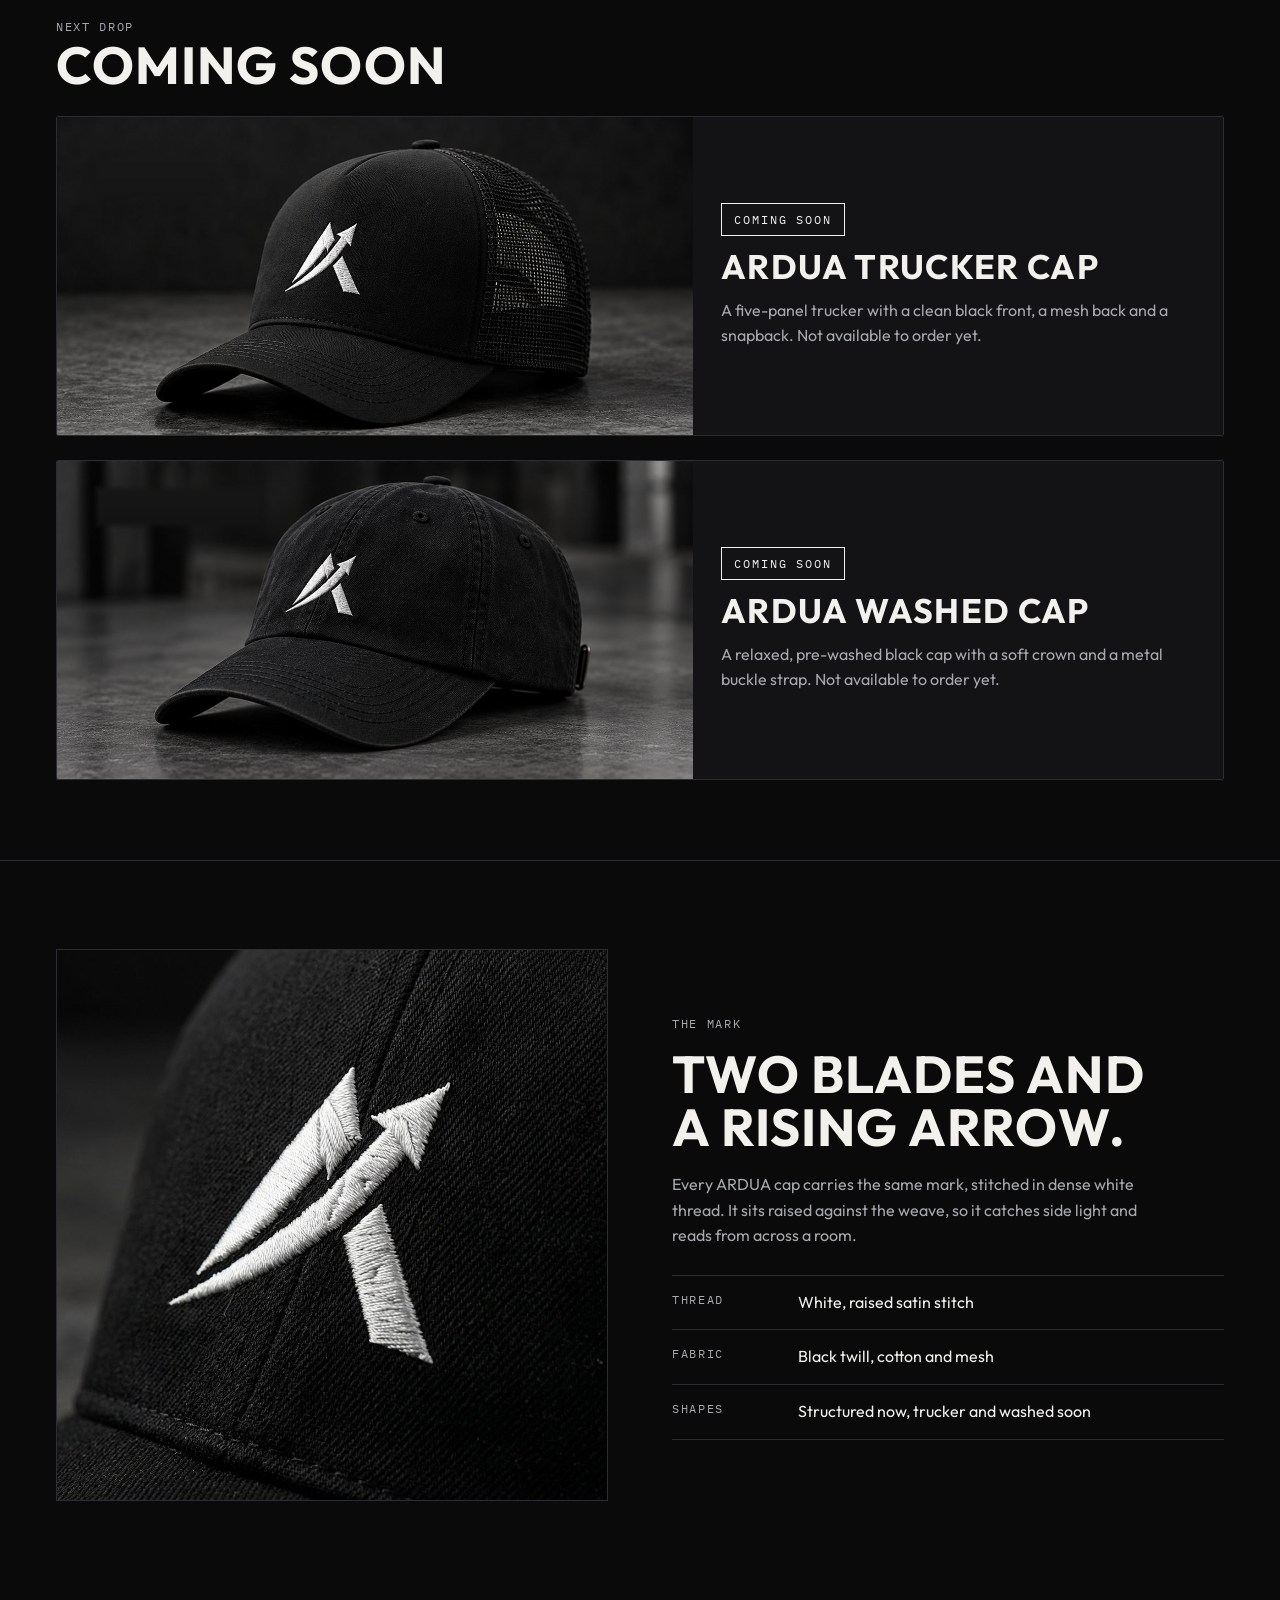
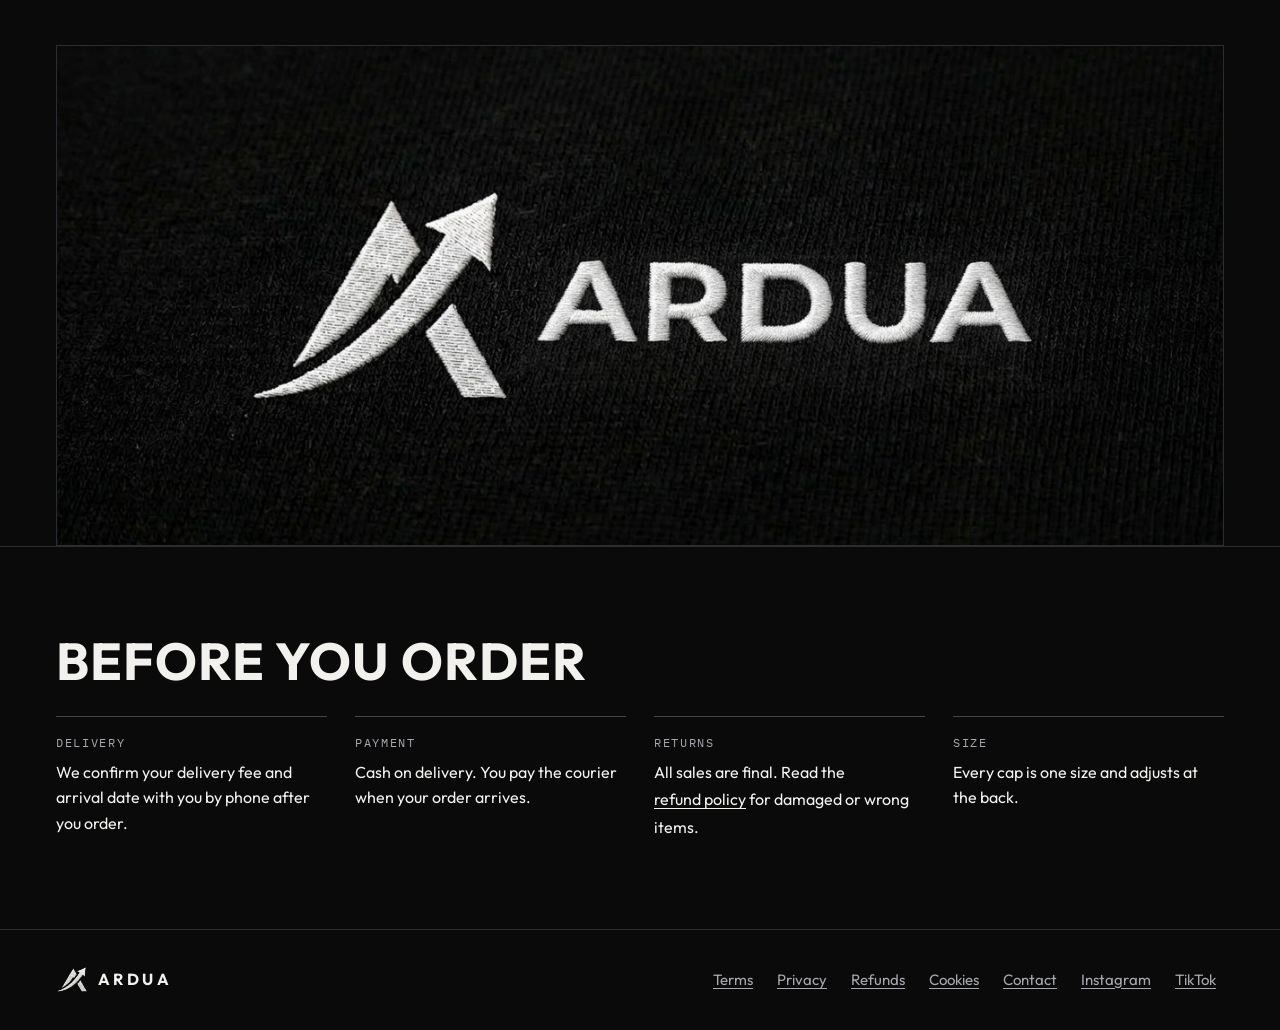
==== commit cd143aa5: "Add files via upload" ====
--- a/index.html
+++ b/index.html
@@ -5,7 +5,7 @@
 <meta name="viewport" content="width=device-width, initial-scale=1, viewport-fit=cover">
 <meta http-equiv="Content-Security-Policy" content="default-src 'none'; script-src 'self'; style-src 'self'; img-src 'self' data: blob:; media-src 'self'; font-src 'self'; connect-src 'self' https://formspree.io; base-uri 'none'; form-action 'self'">
 <meta name="referrer" content="strict-origin-when-cross-origin">
-<meta name="description" content="ARDUA embroidered caps in black twill with a raised white mark. Trucker and structured styles, cash on delivery in Egypt.">
+<meta name="description" content="ARDUA embroidered caps in black twill with a raised white mark. Structured cap available now, trucker and washed coming soon. Cash on delivery in Egypt.">
 <meta name="theme-color" content="#0a0a0b">
 <title>ARDUA Caps</title>
 <link rel="icon" href="mark.png" type="image/png">
@@ -33,7 +33,7 @@
       <div class="hero-copy">
         <span class="mono">Embroidered caps</span>
         <h1 class="display" id="heroTitle">Built<br>to climb.</h1>
-        <p class="lead">Two cap shapes, one mark. Black fabric, white thread, stitched to catch the light.</p>
+        <p class="lead">One mark on every cap. Black fabric, white thread, stitched to catch the light.</p>
         <div class="actions">
           <a class="btn" href="#shop">Shop caps</a>
           <a class="btn ghost" href="#mark">See the mark</a>
@@ -53,7 +53,7 @@
     <div class="wrap">
       <ul>
         <li><span class="mono">Embroidery</span><span>Raised white thread on black</span></li>
-        <li><span class="mono">Collection</span><span>2 caps now, 1 coming soon</span></li>
+        <li><span class="mono">Collection</span><span>1 cap now, 2 coming soon</span></li>
         <li><span class="mono">Payment</span><span>Cash on delivery</span></li>
       </ul>
     </div>
@@ -90,6 +90,14 @@
       <span class="mono">Next drop</span>
       <h2 class="display" id="soonTitle">Coming soon</h2>
       <article class="soon-card">
+        <div class="pic"><img src="trucker.jpg" alt="ARDUA trucker cap in black with a white embroidered mark" width="1254" height="627" loading="lazy"></div>
+        <div class="txt">
+          <span class="tag">Coming soon</span>
+          <h3>ARDUA Trucker Cap</h3>
+          <p>A five-panel trucker with a clean black front, a mesh back and a snapback. Not available to order yet.</p>
+        </div>
+      </article>
+      <article class="soon-card">
         <div class="pic"><img src="washed.jpg" alt="ARDUA washed streetwear cap in faded black with a white embroidered mark" width="1254" height="627" loading="lazy"></div>
         <div class="txt">
           <span class="tag">Coming soon</span>
@@ -110,7 +118,7 @@
         <dl class="facts">
           <div><dt class="mono">Thread</dt><dd>White, raised satin stitch</dd></div>
           <div><dt class="mono">Fabric</dt><dd>Black twill, cotton and mesh</dd></div>
-          <div><dt class="mono">Shapes</dt><dd>Trucker, structured</dd></div>
+          <div><dt class="mono">Shapes</dt><dd>Structured now, trucker and washed soon</dd></div>
         </dl>
       </div>
     </div>
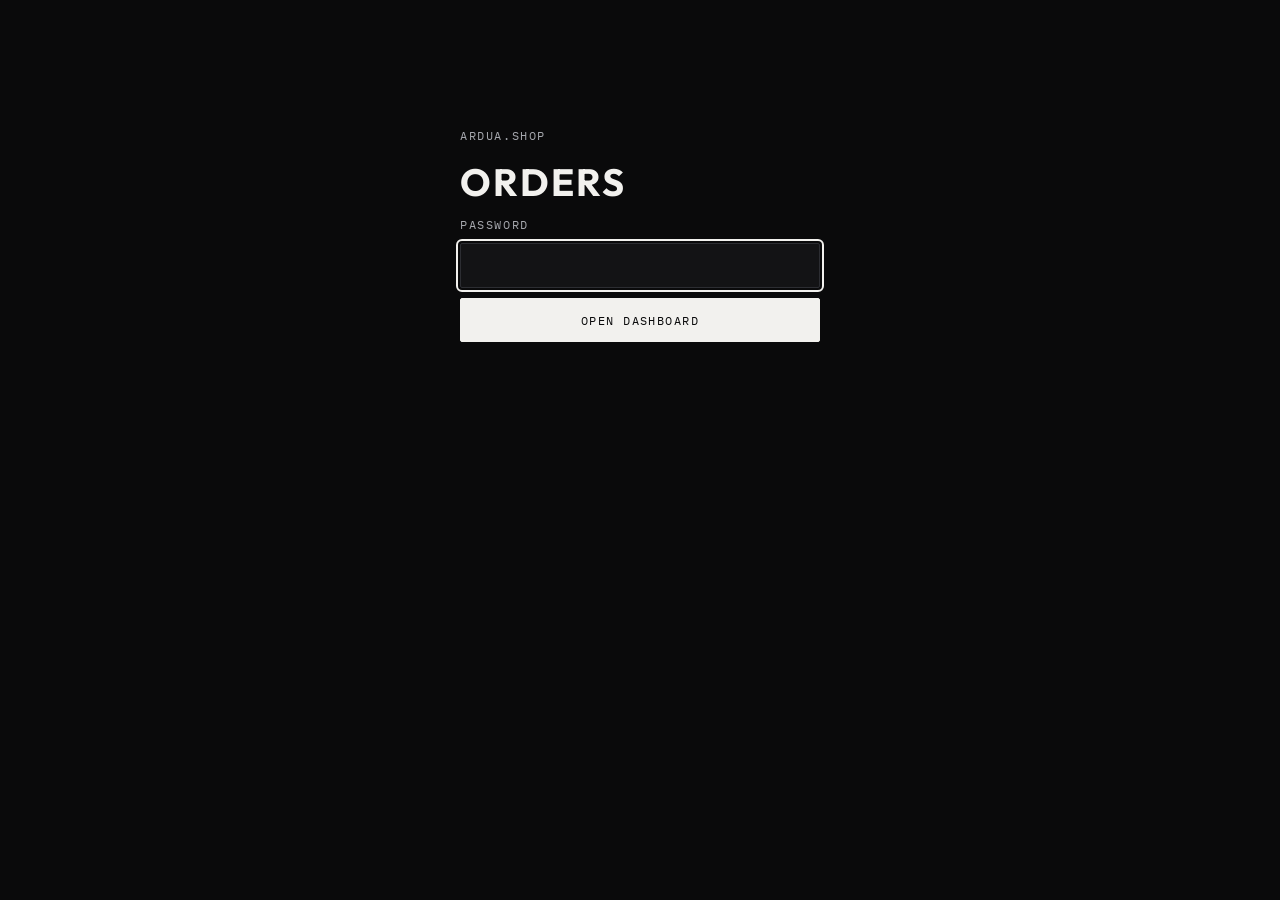
==== commit f7432099: "Add files via upload" ====
--- a/index.html
+++ b/index.html
@@ -2,183 +2,47 @@
 <html lang="en">
 <head>
 <meta charset="utf-8">
-<meta name="viewport" content="width=device-width, initial-scale=1, viewport-fit=cover">
-<meta http-equiv="Content-Security-Policy" content="default-src 'none'; script-src 'self'; style-src 'self'; img-src 'self' data: blob:; media-src 'self'; font-src 'self'; connect-src 'self' https://formspree.io; base-uri 'none'; form-action 'self'">
-<meta name="referrer" content="strict-origin-when-cross-origin">
-<meta name="description" content="ARDUA embroidered caps in black twill with a raised white mark. Structured cap available now, trucker and washed coming soon. Cash on delivery in Egypt.">
-<meta name="theme-color" content="#0a0a0b">
-<title>ARDUA Caps</title>
-<link rel="icon" href="mark.png" type="image/png">
-<link rel="preload" href="outfit-bold.woff" as="font" type="font/woff" crossorigin>
-<link rel="stylesheet" href="styles.css">
+<meta name="viewport" content="width=device-width,initial-scale=1,viewport-fit=cover">
+<meta http-equiv="Content-Security-Policy" content="default-src 'none'; script-src 'self'; style-src 'self'; font-src 'self'; img-src 'self' data:; connect-src 'self'; base-uri 'none'; form-action 'none'">
+<meta name="robots" content="noindex,nofollow">
+<title>ARDUA Orders</title>
+<link rel="stylesheet" href="admin.css">
 </head>
 <body>
-<a class="skip" href="#main">Skip to content</a>
-
-<header class="top">
-  <div class="wrap">
-    <a class="brand" href="index.html" aria-label="ARDUA, home"><img src="mark.png" alt="" width="32" height="26"><span>ARDUA</span></a>
-    <nav aria-label="Main">
-      <a href="#shop">Shop</a>
-      <a href="#mark">The mark</a>
-      <a href="#info">Info</a>
-    </nav>
-    <button class="cart-btn" id="openCart" type="button" aria-haspopup="dialog">Cart <b id="cartCount" data-zero="true" aria-hidden="true">0</b><span class="sr-only" id="cartLabel">, empty</span></button>
-  </div>
-</header>
-
-<main id="main">
-  <section class="hero" aria-labelledby="heroTitle">
-    <div class="wrap">
-      <div class="hero-copy">
-        <span class="mono">Embroidered caps</span>
-        <h1 class="display" id="heroTitle">Built<br>to climb.</h1>
-        <p class="lead">One mark on every cap. Black fabric, white thread, stitched to catch the light.</p>
-        <div class="actions">
-          <a class="btn" href="#shop">Shop caps</a>
-          <a class="btn ghost" href="#mark">See the mark</a>
-        </div>
-      </div>
-      <div class="stage" role="group" aria-label="Short film of the ARDUA caps">
-        <video class="photo" id="heroVid" muted loop playsinline preload="auto" poster="trucker-dark.jpg" width="800" height="800" aria-label="ARDUA cap film: trucker cap, structured cap, close-up of the embroidered mark, ARDUA wordmark">
-          <source src="hero.webm" type="video/webm">
-          <source src="hero.mp4" type="video/mp4">
-        </video>
-        <button class="icon-btn vid-btn" type="button" id="vidBtn" aria-pressed="false" aria-label="Pause the film" hidden>Pause</button>
-      </div>
-    </div>
+<main class="wrap">
+  <section id="login" class="login" hidden>
+    <span class="mono">ardua.shop</span>
+    <h1>Orders</h1>
+    <form id="loginForm" novalidate>
+      <label for="pw" class="mono">Password</label>
+      <input class="in" id="pw" type="password" autocomplete="current-password">
+      <p class="err" id="loginErr" role="alert" hidden></p>
+      <button class="btn primary" type="submit">Open dashboard</button>
+    </form>
   </section>
 
-  <div class="strip">
-    <div class="wrap">
-      <ul>
-        <li><span class="mono">Embroidery</span><span>Raised white thread on black</span></li>
-        <li><span class="mono">Collection</span><span>1 cap now, 2 coming soon</span></li>
-        <li><span class="mono">Payment</span><span>Cash on delivery</span></li>
-      </ul>
+  <section id="app" hidden>
+    <header>
+      <div><span class="mono">ardua.shop</span><h1>Orders</h1></div>
+      <div class="head-actions">
+        <button class="btn" id="refresh" type="button">Refresh</button>
+        <button class="btn" id="exportBtn" type="button">Export CSV</button>
+        <button class="btn" id="logout" type="button">Log out</button>
+      </div>
+    </header>
+    <p class="banner" id="notice" role="status" hidden></p>
+    <div class="tiles" aria-label="Summary">
+      <div class="tile" id="tPending"><span class="mono">Pending</span><b id="vPending">0</b></div>
+      <div class="tile"><span class="mono">In progress</span><b id="vProg">0</b></div>
+      <div class="tile"><span class="mono">Completed</span><b id="vDone">0</b></div>
+      <div class="tile"><span class="mono">Sales completed</span><b id="vSales">0</b></div>
     </div>
-  </div>
-
-  <section class="shop" id="shop" aria-labelledby="shopTitle">
-    <div class="wrap">
-      <div class="shop-head">
-        <h2 class="display" id="shopTitle">The caps</h2>
-        <p class="mono" id="resultCount" role="status"></p>
-      </div>
-      <div class="controls">
-        <div class="fld search"><label for="search">Search caps</label><input class="field-in" id="search" type="search" autocomplete="off" enterkeyhint="search"></div>
-        <div class="fld"><span class="lab" id="chipsLab">Style</span><div class="chips" id="chips" role="group" aria-labelledby="chipsLab"></div></div>
-        <div class="fld sort"><label for="sort">Sort by</label>
-          <select class="field-in" id="sort">
-            <option value="featured">Featured</option>
-            <option value="low">Price, low to high</option>
-            <option value="high">Price, high to low</option>
-            <option value="name">Name, A to Z</option>
-          </select>
-        </div>
-      </div>
-      <div class="grid" id="grid"></div>
-      <div class="empty" id="empty" hidden>
-        <p>No caps match your search.</p>
-        <button class="btn ghost small" id="clearFilters" type="button">Clear filters</button>
-      </div>
-    </div>
-  </section>
-
-  <section class="soon" id="soon" aria-labelledby="soonTitle">
-    <div class="wrap">
-      <span class="mono">Next drop</span>
-      <h2 class="display" id="soonTitle">Coming soon</h2>
-      <article class="soon-card">
-        <div class="pic"><img src="trucker.jpg" alt="ARDUA trucker cap in black with a white embroidered mark" width="1254" height="627" loading="lazy"></div>
-        <div class="txt">
-          <span class="tag">Coming soon</span>
-          <h3>ARDUA Trucker Cap</h3>
-          <p>A five-panel trucker with a clean black front, a mesh back and a snapback. Not available to order yet.</p>
-        </div>
-      </article>
-      <article class="soon-card">
-        <div class="pic"><img src="washed.jpg" alt="ARDUA washed streetwear cap in faded black with a white embroidered mark" width="1254" height="627" loading="lazy"></div>
-        <div class="txt">
-          <span class="tag">Coming soon</span>
-          <h3>ARDUA Washed Cap</h3>
-          <p>A relaxed, pre-washed black cap with a soft crown and a metal buckle strap. Not available to order yet.</p>
-        </div>
-      </article>
-    </div>
-  </section>
-
-  <section class="craft" id="mark" aria-labelledby="markTitle">
-    <div class="wrap">
-      <div class="art"><img src="detail.jpg" alt="Close-up of the white embroidered ARDUA mark on black twill" width="1000" height="1000" loading="lazy"></div>
-      <div>
-        <span class="mono">The mark</span>
-        <h2 class="display" id="markTitle">Two blades and a rising arrow.</h2>
-        <p>Every ARDUA cap carries the same mark, stitched in dense white thread. It sits raised against the weave, so it catches side light and reads from across a room.</p>
-        <dl class="facts">
-          <div><dt class="mono">Thread</dt><dd>White, raised satin stitch</dd></div>
-          <div><dt class="mono">Fabric</dt><dd>Black twill, cotton and mesh</dd></div>
-          <div><dt class="mono">Shapes</dt><dd>Structured now, trucker and washed soon</dd></div>
-        </dl>
-      </div>
-    </div>
-  </section>
-
-  <div class="band">
-    <div class="wrap"><div><img src="wordmark.jpg" alt="ARDUA wordmark embroidered in white thread on black fabric" width="1300" height="709" loading="lazy"></div></div>
-  </div>
-
-  <section class="info" id="info" aria-labelledby="infoTitle">
-    <div class="wrap">
-      <h2 class="display" id="infoTitle">Before you order</h2>
-      <div class="info-grid">
-        <div><h3>Delivery</h3><p>We confirm your delivery fee and arrival date with you by phone after you order.</p></div>
-        <div><h3>Payment</h3><p>Cash on delivery. You pay the courier when your order arrives.</p></div>
-        <div><h3>Returns</h3><p>All sales are final. Read the <a href="refunds.html">refund policy</a> for damaged or wrong items.</p></div>
-        <div><h3>Size</h3><p>Every cap is one size and adjusts at the back.</p></div>
-      </div>
-    </div>
+    <div class="chips" id="chips" role="group" aria-label="Status"></div>
+    <div class="field"><label for="q" class="mono">Search name, phone, order number or city</label><input class="in" id="q" type="search" autocomplete="off"></div>
+    <div class="list" id="list" aria-live="polite"></div>
   </section>
 </main>
-
-<footer>
-  <div class="wrap">
-    <a class="brand" href="index.html" aria-label="ARDUA, home"><img src="mark.png" alt="" width="32" height="26"><span>ARDUA</span></a>
-    <nav aria-label="Legal">
-      <ul>
-        <li><a href="terms.html">Terms</a></li>
-        <li><a href="privacy.html">Privacy</a></li>
-        <li><a href="refunds.html">Refunds</a></li>
-        <li><a href="cookies.html">Cookies</a></li>
-        <li><a href="mailto:ardua.eg@gmail.com">Contact</a></li>
-      </ul>
-    </nav>
-  </div>
-</footer>
-
-<dialog class="drawer" id="cart" aria-labelledby="cartTitle">
-  <div class="dr-head"><h2 id="cartTitle">Your cart</h2><button class="icon-btn" type="button" data-close aria-label="Close cart">&#10005;</button></div>
-  <div class="dr-body" id="cartBody"></div>
-  <div class="dr-foot" id="cartFoot"></div>
-</dialog>
-
-<dialog class="sheet" id="product" aria-labelledby="pvTitle">
-  <button class="icon-btn x" type="button" data-close aria-label="Close">&#10005;</button>
-  <div id="pvBody"></div>
-</dialog>
-
-<dialog class="sheet wide" id="checkout" aria-labelledby="coTitle">
-  <button class="icon-btn x" type="button" data-close aria-label="Close checkout">&#10005;</button>
-  <div id="coBody"></div>
-</dialog>
-
-<div class="sr-only" id="cartStatus" role="status" aria-live="polite"></div>
-<div class="toast" id="toast" role="status" aria-live="polite"><span id="toastMsg"></span><button type="button" id="toastCart">View cart</button></div>
-
-<noscript><p class="wrap">ARDUA needs JavaScript to show the shop. Please turn it on and reload.</p></noscript>
-
-<script src="config.js"></script>
-<script src="app.js"></script>
-<script src="hero.js"></script>
+<div class="toast" id="toast" role="status" hidden></div>
+<script src="admin.js"></script>
 </body>
 </html>
--- a/admin.css
+++ b/admin.css
@@ -0,0 +1,69 @@
+@font-face{font-family:"Outfit";src:url("/outfit-regular.woff") format("woff");font-weight:400;font-display:swap}
+@font-face{font-family:"Outfit";src:url("/outfit-bold.woff") format("woff");font-weight:700;font-display:swap}
+@font-face{font-family:"Plex Mono";src:url("/plexmono-regular.woff") format("woff");font-weight:400;font-display:swap}
+:root{--bg:#0a0a0b;--surface:#131315;--raised:#1b1b1e;--line:#2c2d32;--fg:#f2f1ee;--muted:#a6a8ae;--on:#0a0a0b;
+ --pending:#e0a93b;--confirmed:#5aa0e6;--shipped:#a98be0;--completed:#4fbf8b;--cancelled:#8a8a90;--danger:#ffa3a3;
+ --display:"Outfit","Helvetica Neue",Arial,sans-serif;--mono:"Plex Mono",ui-monospace,Menlo,Consolas,monospace;color-scheme:dark}
+*{box-sizing:border-box}
+body{margin:0;background:var(--bg);color:var(--fg);font-family:var(--display);font-size:16px;line-height:1.45;
+ padding-left:max(16px,env(safe-area-inset-left,0px));padding-right:max(16px,env(safe-area-inset-right,0px));padding-block:20px 64px}
+.wrap{max-width:900px;margin:0 auto}
+#app{display:grid;gap:20px}
+.mono{font-family:var(--mono);font-size:11.5px;letter-spacing:.14em;text-transform:uppercase;color:var(--muted)}
+h1{margin:4px 0 0;font-size:clamp(26px,5vw,38px);letter-spacing:.06em;text-transform:uppercase;line-height:1.05}
+button,input,select,textarea{font:inherit;color:inherit}
+button{cursor:pointer}
+:focus-visible{outline:2px solid var(--fg);outline-offset:2px}
+.btn{min-height:44px;padding:0 16px;border:1px solid var(--line);background:var(--surface);border-radius:2px;font-family:var(--mono);font-size:12px;letter-spacing:.12em;text-transform:uppercase;display:inline-flex;align-items:center;justify-content:center}
+.btn:hover{border-color:var(--muted)}
+.btn.primary{background:var(--fg);color:var(--on);border-color:var(--fg)}
+.btn.danger{color:var(--danger)}
+.btn.small{min-height:36px;padding:0 12px;font-size:11px}
+.btn[disabled]{opacity:.5;cursor:default}
+header{display:flex;flex-wrap:wrap;gap:14px;align-items:center;justify-content:space-between}
+.head-actions{display:flex;gap:8px;flex-wrap:wrap}
+.login{max-width:360px;margin:12vh auto 0;display:grid;gap:14px}
+.login form{display:grid;gap:10px}
+.in{width:100%;min-height:44px;padding:10px 12px;background:var(--surface);border:1px solid var(--line);border-radius:2px}
+textarea.in{min-height:64px;resize:vertical}
+.field{display:grid;gap:6px;min-width:0}
+.err{color:var(--danger);margin:0;font-size:14px}
+.banner{margin:0;border:1px solid var(--line);background:var(--raised);padding:12px 14px;font-size:14px;color:var(--muted)}
+.tiles{display:grid;grid-template-columns:repeat(4,minmax(0,1fr));gap:10px}
+.tile{border:1px solid var(--line);background:var(--surface);padding:14px 16px;min-width:0}
+.tile b{display:block;font-size:30px;font-variant-numeric:tabular-nums;line-height:1.1;margin-top:6px}
+.tile.hot{border-color:var(--pending)}.tile.hot b{color:var(--pending)}
+.chips{display:flex;flex-wrap:wrap;gap:8px}
+.chip{min-height:40px;padding:0 14px;border:1px solid var(--line);background:transparent;border-radius:999px;font-size:14px}
+.chip[aria-pressed="true"]{background:var(--fg);color:var(--on);border-color:var(--fg)}
+.chip i{font-style:normal;font-family:var(--mono);font-size:12px;opacity:.75;margin-left:6px}
+.list{display:grid;gap:12px}
+.card{border:1px solid var(--line);background:var(--surface);padding:16px;display:grid;gap:12px;min-width:0}
+.card[data-status="pending"]{border-left:3px solid var(--pending)}
+.card.fresh{animation:flash 2.4s ease-out}
+@keyframes flash{from{background:var(--raised)}to{background:var(--surface)}}
+.top{display:flex;flex-wrap:wrap;gap:8px 14px;align-items:center;justify-content:space-between}
+.no{font-family:var(--mono);font-size:14px;letter-spacing:.06em}
+.when{color:var(--muted);font-size:13px}
+.pill{display:inline-flex;align-items:center;gap:7px;font-family:var(--mono);font-size:11px;letter-spacing:.12em;text-transform:uppercase;padding:5px 10px;border:1px solid currentColor;border-radius:999px}
+.pill:before{content:"";width:7px;height:7px;border-radius:50%;background:currentColor}
+.s-pending{color:var(--pending)}.s-confirmed{color:var(--confirmed)}.s-shipped{color:var(--shipped)}.s-completed{color:var(--completed)}.s-cancelled{color:var(--cancelled)}
+.who{display:flex;flex-wrap:wrap;gap:6px 14px;align-items:center}
+.who h3{margin:0;font-size:19px}
+.ph{font-family:var(--mono);font-size:14px;user-select:all}
+.link{color:var(--fg);text-underline-offset:3px}
+.cols{display:grid;grid-template-columns:1.2fr 1fr;gap:16px}
+.cols>div{min-width:0}
+.cols p{margin:4px 0 0;overflow-wrap:anywhere;white-space:pre-line}
+.total{font-family:var(--mono);font-size:17px}
+.actions{display:flex;flex-wrap:wrap;gap:8px}
+.actions select{width:auto}
+details{border-top:1px solid var(--line);padding-top:10px}
+summary{cursor:pointer;color:var(--muted);font-size:14px;min-height:32px;display:flex;align-items:center}
+.more{display:grid;grid-template-columns:1fr 2fr;gap:12px;margin-top:10px}
+.more .wide{grid-column:1/-1}
+.empty{border:1px dashed var(--line);padding:34px 20px;text-align:center;color:var(--muted)}
+.toast{position:fixed;left:50%;transform:translateX(-50%);bottom:calc(20px + env(safe-area-inset-bottom,0px));background:var(--fg);color:var(--on);padding:10px 16px;border-radius:2px;font-size:14px;z-index:20;max-width:90vw}
+@media (max-width:640px){.tiles{grid-template-columns:1fr 1fr}.cols,.more{grid-template-columns:1fr}.actions .btn{flex:1 1 auto}}
+@media (prefers-reduced-motion:reduce){*{animation:none!important}}
+[hidden]{display:none!important}
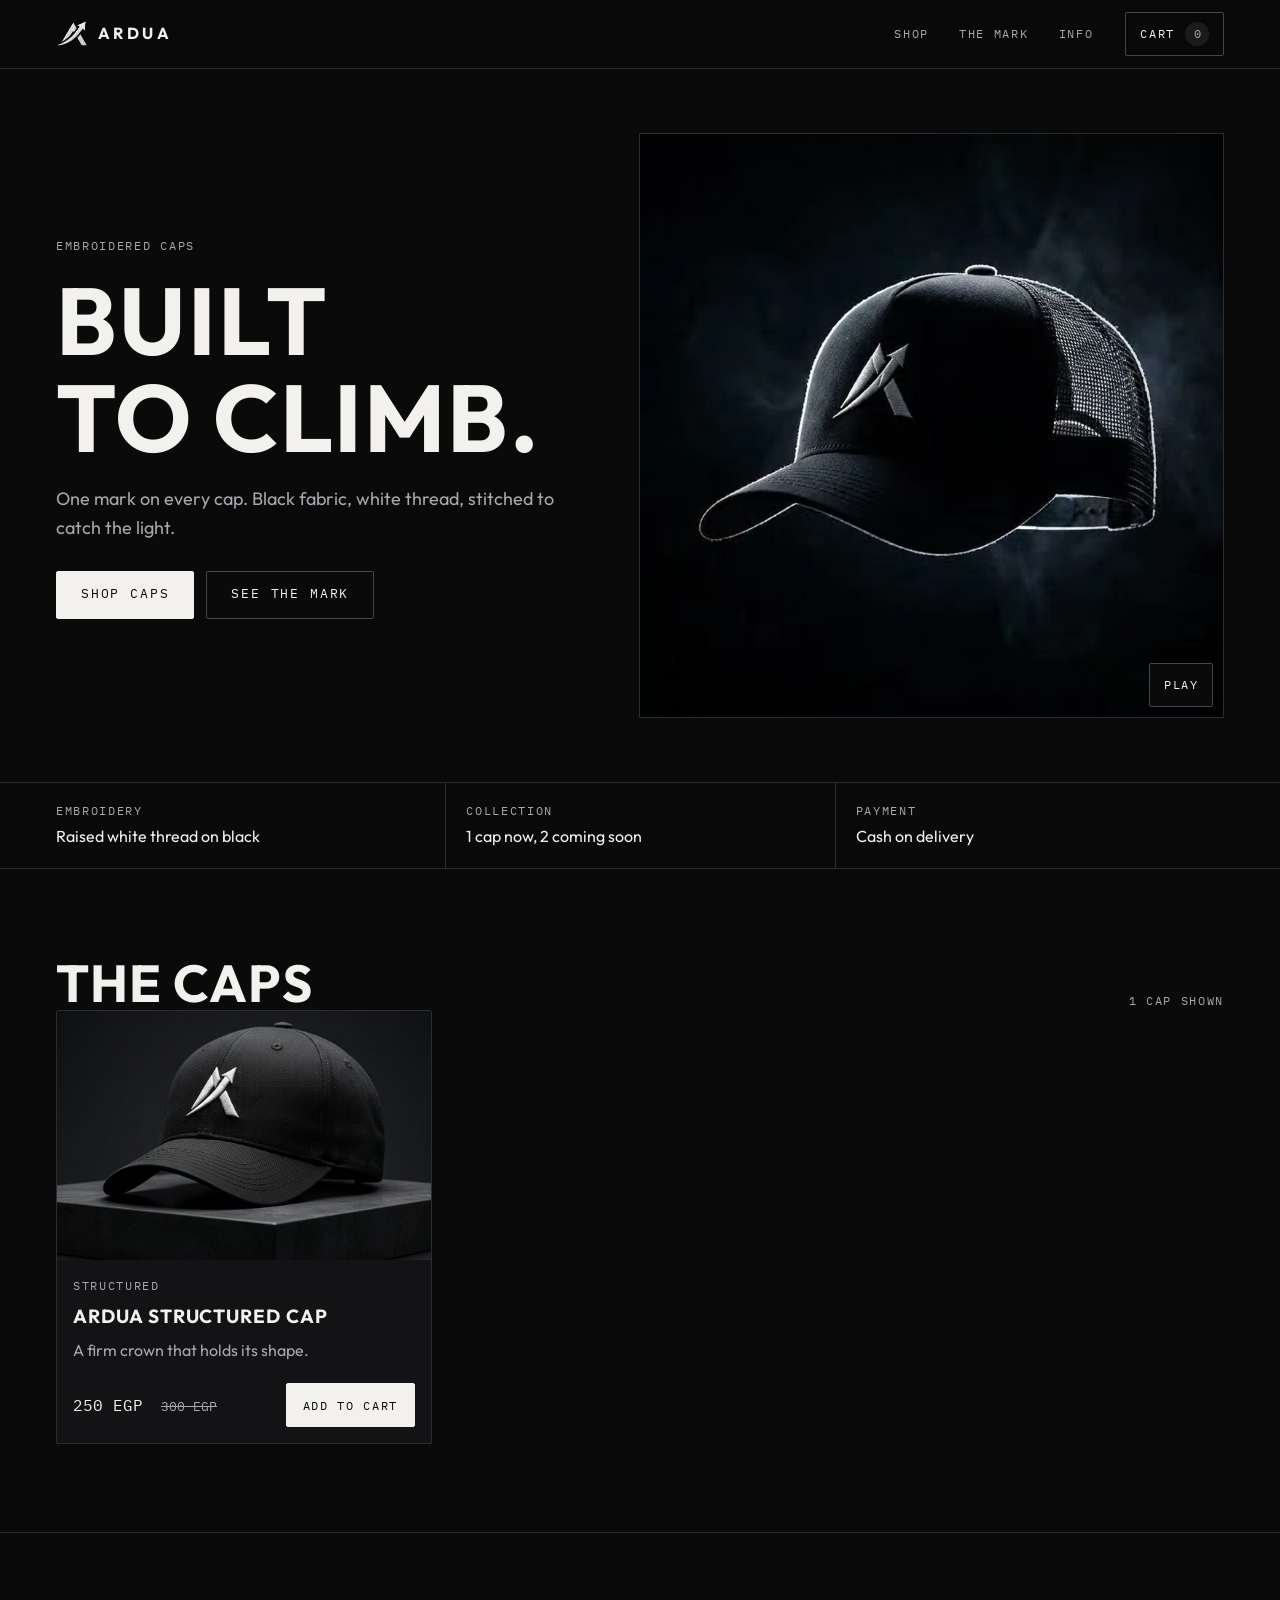
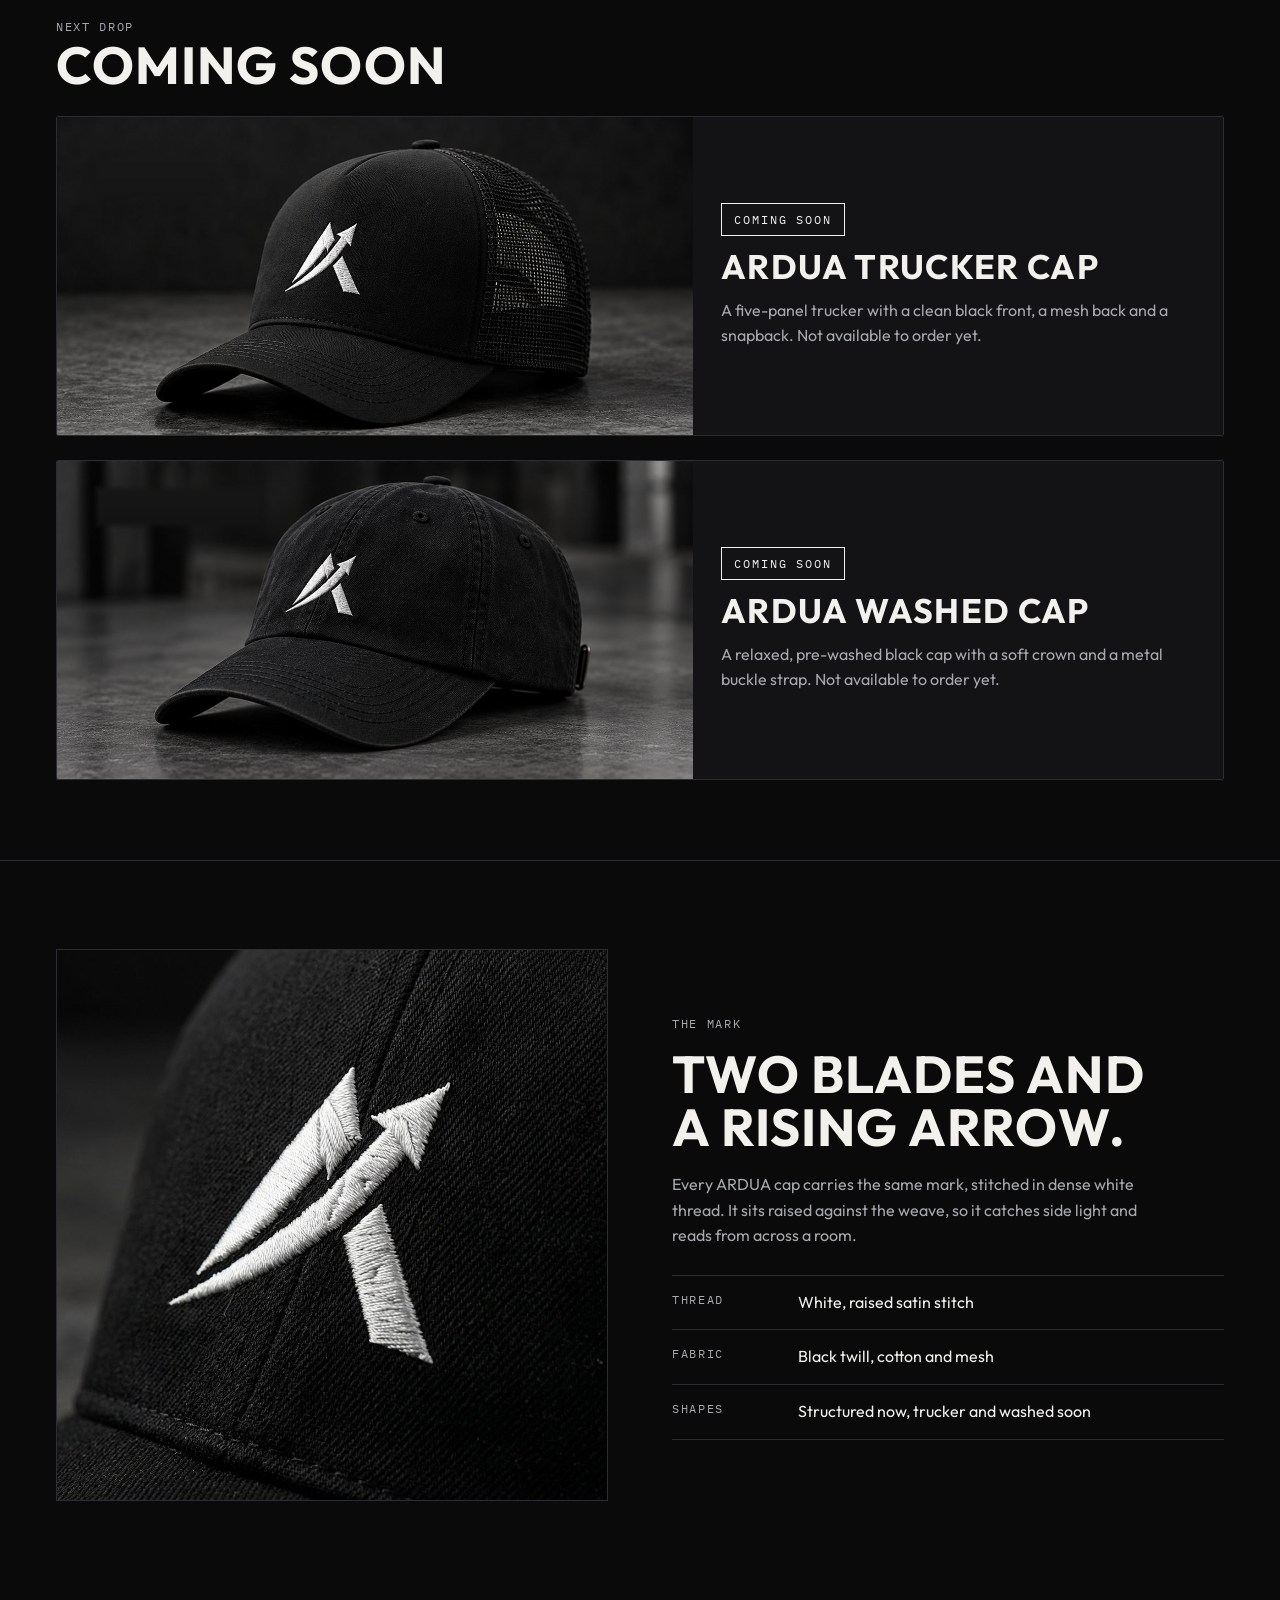
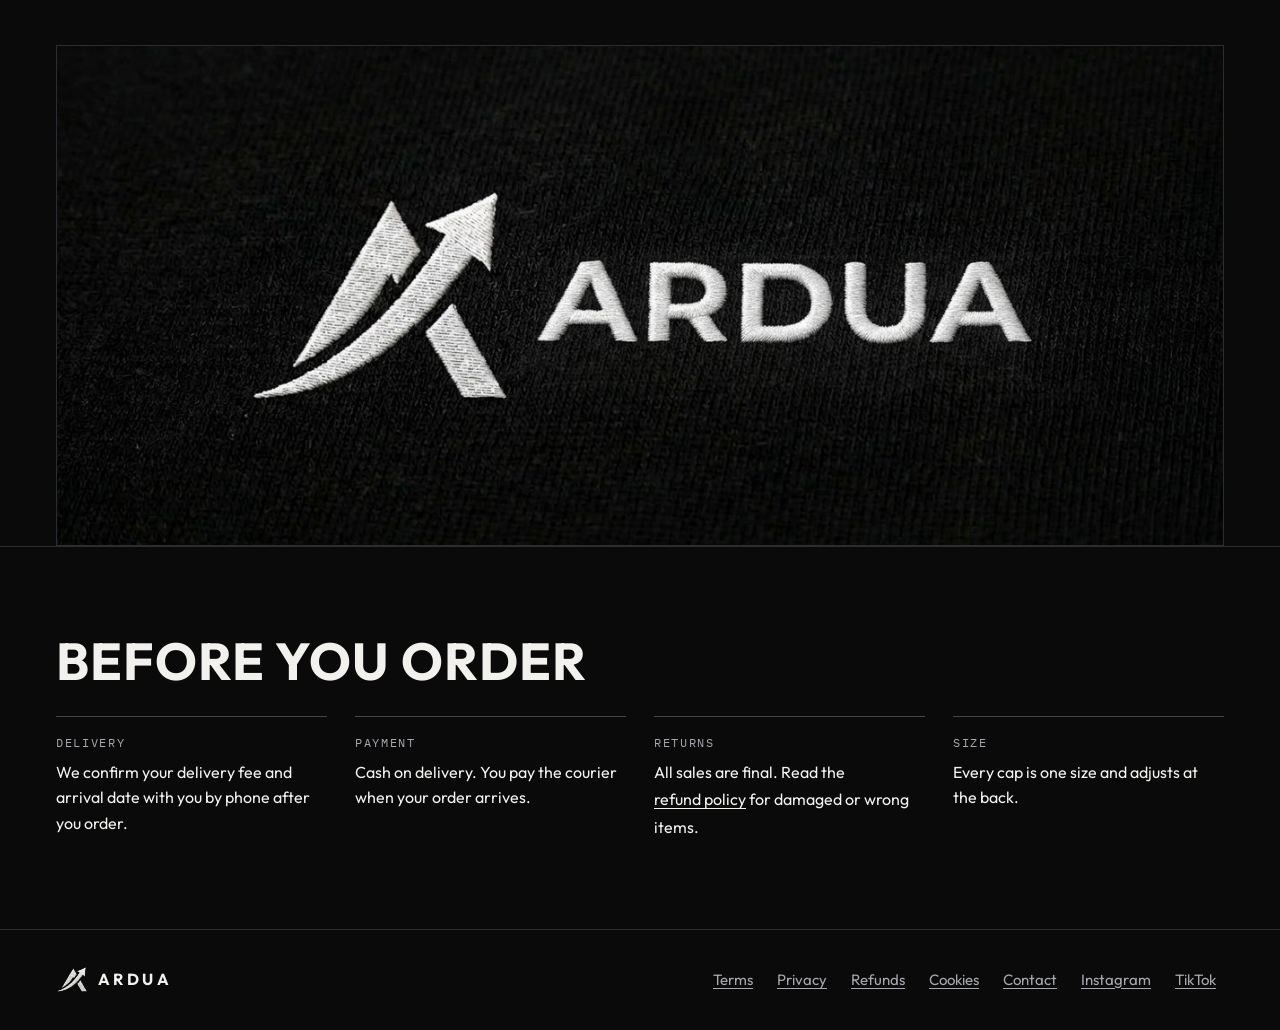
==== commit 9f8b5dd2: "Add files via upload" ====
--- a/index.html
+++ b/index.html
@@ -2,47 +2,183 @@
 <html lang="en">
 <head>
 <meta charset="utf-8">
-<meta name="viewport" content="width=device-width,initial-scale=1,viewport-fit=cover">
-<meta http-equiv="Content-Security-Policy" content="default-src 'none'; script-src 'self'; style-src 'self'; font-src 'self'; img-src 'self' data:; connect-src 'self'; base-uri 'none'; form-action 'none'">
-<meta name="robots" content="noindex,nofollow">
-<title>ARDUA Orders</title>
-<link rel="stylesheet" href="admin.css">
+<meta name="viewport" content="width=device-width, initial-scale=1, viewport-fit=cover">
+<meta http-equiv="Content-Security-Policy" content="default-src 'none'; script-src 'self'; style-src 'self'; img-src 'self' data: blob:; media-src 'self'; font-src 'self'; connect-src 'self' https://formspree.io; base-uri 'none'; form-action 'self'">
+<meta name="referrer" content="strict-origin-when-cross-origin">
+<meta name="description" content="ARDUA embroidered caps in black twill with a raised white mark. Structured cap available now, trucker and washed coming soon. Cash on delivery in Egypt.">
+<meta name="theme-color" content="#0a0a0b">
+<title>ARDUA Caps</title>
+<link rel="icon" href="mark.png" type="image/png">
+<link rel="preload" href="outfit-bold.woff" as="font" type="font/woff" crossorigin>
+<link rel="stylesheet" href="styles.css">
 </head>
 <body>
-<main class="wrap">
-  <section id="login" class="login" hidden>
-    <span class="mono">ardua.shop</span>
-    <h1>Orders</h1>
-    <form id="loginForm" novalidate>
-      <label for="pw" class="mono">Password</label>
-      <input class="in" id="pw" type="password" autocomplete="current-password">
-      <p class="err" id="loginErr" role="alert" hidden></p>
-      <button class="btn primary" type="submit">Open dashboard</button>
-    </form>
+<a class="skip" href="#main">Skip to content</a>
+
+<header class="top">
+  <div class="wrap">
+    <a class="brand" href="index.html" aria-label="ARDUA, home"><img src="mark.png" alt="" width="32" height="26"><span>ARDUA</span></a>
+    <nav aria-label="Main">
+      <a href="#shop">Shop</a>
+      <a href="#mark">The mark</a>
+      <a href="#info">Info</a>
+    </nav>
+    <button class="cart-btn" id="openCart" type="button" aria-haspopup="dialog">Cart <b id="cartCount" data-zero="true" aria-hidden="true">0</b><span class="sr-only" id="cartLabel">, empty</span></button>
+  </div>
+</header>
+
+<main id="main">
+  <section class="hero" aria-labelledby="heroTitle">
+    <div class="wrap">
+      <div class="hero-copy">
+        <span class="mono">Embroidered caps</span>
+        <h1 class="display" id="heroTitle">Built<br>to climb.</h1>
+        <p class="lead">One mark on every cap. Black fabric, white thread, stitched to catch the light.</p>
+        <div class="actions">
+          <a class="btn" href="#shop">Shop caps</a>
+          <a class="btn ghost" href="#mark">See the mark</a>
+        </div>
+      </div>
+      <div class="stage" role="group" aria-label="Short film of the ARDUA caps">
+        <video class="photo" id="heroVid" muted loop playsinline preload="auto" poster="trucker-dark.jpg" width="800" height="800" aria-label="ARDUA cap film: trucker cap, structured cap, close-up of the embroidered mark, ARDUA wordmark">
+          <source src="hero.webm" type="video/webm">
+          <source src="hero.mp4" type="video/mp4">
+        </video>
+        <button class="icon-btn vid-btn" type="button" id="vidBtn" aria-pressed="false" aria-label="Pause the film" hidden>Pause</button>
+      </div>
+    </div>
   </section>
 
-  <section id="app" hidden>
-    <header>
-      <div><span class="mono">ardua.shop</span><h1>Orders</h1></div>
-      <div class="head-actions">
-        <button class="btn" id="refresh" type="button">Refresh</button>
-        <button class="btn" id="exportBtn" type="button">Export CSV</button>
-        <button class="btn" id="logout" type="button">Log out</button>
+  <div class="strip">
+    <div class="wrap">
+      <ul>
+        <li><span class="mono">Embroidery</span><span>Raised white thread on black</span></li>
+        <li><span class="mono">Collection</span><span>1 cap now, 2 coming soon</span></li>
+        <li><span class="mono">Payment</span><span>Cash on delivery</span></li>
+      </ul>
+    </div>
+  </div>
+
+  <section class="shop" id="shop" aria-labelledby="shopTitle">
+    <div class="wrap">
+      <div class="shop-head">
+        <h2 class="display" id="shopTitle">The caps</h2>
+        <p class="mono" id="resultCount" role="status"></p>
       </div>
-    </header>
-    <p class="banner" id="notice" role="status" hidden></p>
-    <div class="tiles" aria-label="Summary">
-      <div class="tile" id="tPending"><span class="mono">Pending</span><b id="vPending">0</b></div>
-      <div class="tile"><span class="mono">In progress</span><b id="vProg">0</b></div>
-      <div class="tile"><span class="mono">Completed</span><b id="vDone">0</b></div>
-      <div class="tile"><span class="mono">Sales completed</span><b id="vSales">0</b></div>
+      <div class="controls">
+        <div class="fld search"><label for="search">Search caps</label><input class="field-in" id="search" type="search" autocomplete="off" enterkeyhint="search"></div>
+        <div class="fld"><span class="lab" id="chipsLab">Style</span><div class="chips" id="chips" role="group" aria-labelledby="chipsLab"></div></div>
+        <div class="fld sort"><label for="sort">Sort by</label>
+          <select class="field-in" id="sort">
+            <option value="featured">Featured</option>
+            <option value="low">Price, low to high</option>
+            <option value="high">Price, high to low</option>
+            <option value="name">Name, A to Z</option>
+          </select>
+        </div>
+      </div>
+      <div class="grid" id="grid"></div>
+      <div class="empty" id="empty" hidden>
+        <p>No caps match your search.</p>
+        <button class="btn ghost small" id="clearFilters" type="button">Clear filters</button>
+      </div>
     </div>
-    <div class="chips" id="chips" role="group" aria-label="Status"></div>
-    <div class="field"><label for="q" class="mono">Search name, phone, order number or city</label><input class="in" id="q" type="search" autocomplete="off"></div>
-    <div class="list" id="list" aria-live="polite"></div>
+  </section>
+
+  <section class="soon" id="soon" aria-labelledby="soonTitle">
+    <div class="wrap">
+      <span class="mono">Next drop</span>
+      <h2 class="display" id="soonTitle">Coming soon</h2>
+      <article class="soon-card">
+        <div class="pic"><img src="trucker.jpg" alt="ARDUA trucker cap in black with a white embroidered mark" width="1254" height="627" loading="lazy"></div>
+        <div class="txt">
+          <span class="tag">Coming soon</span>
+          <h3>ARDUA Trucker Cap</h3>
+          <p>A five-panel trucker with a clean black front, a mesh back and a snapback. Not available to order yet.</p>
+        </div>
+      </article>
+      <article class="soon-card">
+        <div class="pic"><img src="washed.jpg" alt="ARDUA washed streetwear cap in faded black with a white embroidered mark" width="1254" height="627" loading="lazy"></div>
+        <div class="txt">
+          <span class="tag">Coming soon</span>
+          <h3>ARDUA Washed Cap</h3>
+          <p>A relaxed, pre-washed black cap with a soft crown and a metal buckle strap. Not available to order yet.</p>
+        </div>
+      </article>
+    </div>
+  </section>
+
+  <section class="craft" id="mark" aria-labelledby="markTitle">
+    <div class="wrap">
+      <div class="art"><img src="detail.jpg" alt="Close-up of the white embroidered ARDUA mark on black twill" width="1000" height="1000" loading="lazy"></div>
+      <div>
+        <span class="mono">The mark</span>
+        <h2 class="display" id="markTitle">Two blades and a rising arrow.</h2>
+        <p>Every ARDUA cap carries the same mark, stitched in dense white thread. It sits raised against the weave, so it catches side light and reads from across a room.</p>
+        <dl class="facts">
+          <div><dt class="mono">Thread</dt><dd>White, raised satin stitch</dd></div>
+          <div><dt class="mono">Fabric</dt><dd>Black twill, cotton and mesh</dd></div>
+          <div><dt class="mono">Shapes</dt><dd>Structured now, trucker and washed soon</dd></div>
+        </dl>
+      </div>
+    </div>
+  </section>
+
+  <div class="band">
+    <div class="wrap"><div><img src="wordmark.jpg" alt="ARDUA wordmark embroidered in white thread on black fabric" width="1300" height="709" loading="lazy"></div></div>
+  </div>
+
+  <section class="info" id="info" aria-labelledby="infoTitle">
+    <div class="wrap">
+      <h2 class="display" id="infoTitle">Before you order</h2>
+      <div class="info-grid">
+        <div><h3>Delivery</h3><p>We confirm your delivery fee and arrival date with you by phone after you order.</p></div>
+        <div><h3>Payment</h3><p>Cash on delivery. You pay the courier when your order arrives.</p></div>
+        <div><h3>Returns</h3><p>All sales are final. Read the <a href="refunds.html">refund policy</a> for damaged or wrong items.</p></div>
+        <div><h3>Size</h3><p>Every cap is one size and adjusts at the back.</p></div>
+      </div>
+    </div>
   </section>
 </main>
-<div class="toast" id="toast" role="status" hidden></div>
-<script src="admin.js"></script>
+
+<footer>
+  <div class="wrap">
+    <a class="brand" href="index.html" aria-label="ARDUA, home"><img src="mark.png" alt="" width="32" height="26"><span>ARDUA</span></a>
+    <nav aria-label="Legal">
+      <ul>
+        <li><a href="terms.html">Terms</a></li>
+        <li><a href="privacy.html">Privacy</a></li>
+        <li><a href="refunds.html">Refunds</a></li>
+        <li><a href="cookies.html">Cookies</a></li>
+        <li><a href="mailto:ardua.eg@gmail.com">Contact</a></li>
+      </ul>
+    </nav>
+  </div>
+</footer>
+
+<dialog class="drawer" id="cart" aria-labelledby="cartTitle">
+  <div class="dr-head"><h2 id="cartTitle">Your cart</h2><button class="icon-btn" type="button" data-close aria-label="Close cart">&#10005;</button></div>
+  <div class="dr-body" id="cartBody"></div>
+  <div class="dr-foot" id="cartFoot"></div>
+</dialog>
+
+<dialog class="sheet" id="product" aria-labelledby="pvTitle">
+  <button class="icon-btn x" type="button" data-close aria-label="Close">&#10005;</button>
+  <div id="pvBody"></div>
+</dialog>
+
+<dialog class="sheet wide" id="checkout" aria-labelledby="coTitle">
+  <button class="icon-btn x" type="button" data-close aria-label="Close checkout">&#10005;</button>
+  <div id="coBody"></div>
+</dialog>
+
+<div class="sr-only" id="cartStatus" role="status" aria-live="polite"></div>
+<div class="toast" id="toast" role="status" aria-live="polite"><span id="toastMsg"></span><button type="button" id="toastCart">View cart</button></div>
+
+<noscript><p class="wrap">ARDUA needs JavaScript to show the shop. Please turn it on and reload.</p></noscript>
+
+<script src="config.js"></script>
+<script src="app.js"></script>
+<script src="hero.js"></script>
 </body>
 </html>
--- a/styles.css
+++ b/styles.css
@@ -0,0 +1,272 @@
+/* ARDUA. Layout: sticky bar, hero split (copy | 3D cap), spec strip, shop grid, coming soon, mark story, info. Cart, product and checkout are native dialogs. */
+@font-face{font-family:"Outfit";src:url("outfit-regular.woff") format("woff");font-weight:400;font-style:normal;font-display:swap}
+@font-face{font-family:"Outfit";src:url("outfit-bold.woff") format("woff");font-weight:700;font-style:normal;font-display:swap}
+@font-face{font-family:"Plex Mono";src:url("plexmono-regular.woff") format("woff");font-weight:400;font-style:normal;font-display:swap}
+
+:root{
+  --bg:#0a0a0b;
+  --surface:#131315;
+  --surface-2:#1b1b1e;
+  --line:#2c2d32;
+  --line-2:#44464c;
+  --fg:#f2f1ee;
+  --muted:#a6a8ae;
+  --danger:#ffa3a3;
+  --display:"Outfit","Helvetica Neue",Arial,sans-serif;
+  --body:"Outfit","Helvetica Neue",Arial,sans-serif;
+  --mono:"Plex Mono",ui-monospace,Menlo,Consolas,monospace;
+  color-scheme:dark;
+}
+*{box-sizing:border-box}
+html{scroll-behavior:smooth;-webkit-text-size-adjust:100%}
+body{margin:0;background:var(--bg);color:var(--fg);font-family:var(--body);font-size:16px;line-height:1.6;-webkit-font-smoothing:antialiased;font-synthesis:none}
+body.lock{overflow:hidden}
+[hidden]{display:none!important}
+img{display:block;max-width:100%;height:auto}
+button,input,select,textarea{font:inherit;color:inherit}
+button{cursor:pointer}
+a{color:inherit;text-underline-offset:3px}
+h1,h2,h3,p,dl,dd,ul,ol,fieldset{margin:0}
+ul,ol{padding:0;list-style:none}
+:focus-visible{outline:3px solid #fff;outline-offset:3px;border-radius:2px}
+.sr-only{position:absolute;width:1px;height:1px;margin:-1px;padding:0;overflow:hidden;clip:rect(0 0 0 0);white-space:nowrap;border:0}
+.skip{position:absolute;left:12px;top:-100px;z-index:300;padding:12px 18px;background:var(--fg);color:var(--bg);font-weight:700;text-decoration:none;border-radius:2px}
+.skip:focus{top:max(12px,env(safe-area-inset-top,0px))}
+
+.wrap{width:100%;max-width:1200px;margin-inline:auto;padding-left:max(16px,env(safe-area-inset-left,0px));padding-right:max(16px,env(safe-area-inset-right,0px))}
+.mono{font-family:var(--mono);font-size:12px;letter-spacing:.14em;text-transform:uppercase;color:var(--muted)}
+.display{font-family:var(--display);font-weight:700;text-transform:uppercase;letter-spacing:.02em;text-wrap:balance;line-height:1.02}
+section[id]{scroll-margin-top:calc(80px + env(safe-area-inset-top,0px))}
+
+/* buttons */
+.btn{display:inline-flex;align-items:center;justify-content:center;gap:8px;min-height:48px;padding:0 24px;border:1px solid var(--fg);background:var(--fg);color:var(--bg);font-family:var(--mono);font-size:13px;letter-spacing:.14em;text-transform:uppercase;text-decoration:none;border-radius:2px;transition:background .15s,color .15s,border-color .15s}
+.btn:hover{background:transparent;color:var(--fg)}
+.btn.ghost{background:transparent;color:var(--fg);border-color:var(--line-2)}
+.btn.ghost:hover{border-color:var(--fg)}
+.btn.block{width:100%}
+.btn.small{min-height:44px;padding:0 16px;font-size:12px}
+.btn[disabled]{opacity:.45;cursor:not-allowed}
+.icon-btn{display:inline-grid;place-items:center;width:44px;height:44px;border:1px solid var(--line-2);background:var(--bg);border-radius:2px;font-size:18px;line-height:1}
+.icon-btn:hover{border-color:var(--fg)}
+
+/* header */
+.top{position:sticky;top:env(safe-area-inset-top,0px);z-index:20;background:rgba(10,10,11,.92);border-bottom:1px solid var(--line)}
+body::before{content:"";position:fixed;inset:0 0 auto;height:env(safe-area-inset-top,0px);background:var(--bg);z-index:30}
+.top .wrap{display:flex;align-items:center;gap:20px;min-height:68px}
+.brand{display:flex;align-items:center;gap:10px;text-decoration:none;min-height:44px}
+.brand img{height:26px;width:auto}
+.brand span{font-family:var(--display);font-weight:700;letter-spacing:.22em;font-size:16px}
+.top nav{display:flex;gap:6px;margin-left:auto}
+.top nav a{display:inline-flex;align-items:center;min-height:44px;padding:0 12px;font-family:var(--mono);font-size:12px;letter-spacing:.14em;text-transform:uppercase;color:var(--muted);text-decoration:none}
+.top nav a:hover{color:var(--fg)}
+.cart-btn{display:inline-flex;align-items:center;gap:10px;min-height:44px;padding:0 14px;border:1px solid var(--line-2);background:transparent;border-radius:2px;font-family:var(--mono);font-size:12px;letter-spacing:.14em;text-transform:uppercase}
+.cart-btn:hover{border-color:var(--fg)}
+.cart-btn b{display:inline-grid;place-items:center;min-width:24px;height:24px;padding:0 6px;background:var(--fg);color:var(--bg);font-weight:400;border-radius:12px;font-size:12px;letter-spacing:0}
+.cart-btn b[data-zero="true"]{background:var(--surface-2);color:var(--muted)}
+@media (max-width:640px){.top nav{display:none}.cart-btn{margin-left:auto}}
+
+/* hero */
+.hero{padding-block:clamp(24px,5vw,64px)}
+.hero .wrap{display:grid;grid-template-columns:minmax(0,1fr) minmax(0,1.1fr);gap:clamp(16px,4vw,56px);align-items:center}
+.hero-copy{min-width:0}
+.hero h1{font-size:clamp(44px,7.4vw,100px);margin:14px 0 20px}
+.hero .lead{max-width:42ch;color:var(--muted);font-size:18px}
+.hero .actions{display:flex;flex-wrap:wrap;gap:12px;margin-top:28px}
+.stage{position:relative;aspect-ratio:1/1;min-width:0;border:1px solid var(--line);overflow:hidden;background:radial-gradient(ellipse at 50% 38%,#26272c 0%,#141416 55%,#0a0a0b 100%)}
+.stage::after{content:"";position:absolute;left:22%;right:22%;bottom:17%;height:7%;background:radial-gradient(ellipse at center,rgba(0,0,0,.65) 0%,rgba(0,0,0,0) 70%);pointer-events:none}
+.stage canvas{position:absolute;inset:0;width:100%;height:100%;touch-action:pan-y;cursor:grab;z-index:1}
+.stage canvas:active{cursor:grabbing}
+.stage .photo{display:block;object-fit:cover;position:absolute;inset:0;width:100%;height:100%;object-fit:cover;z-index:2}
+.stage-ui{position:absolute;left:0;right:0;bottom:0;z-index:3;display:flex;align-items:center;justify-content:space-between;gap:8px;padding:10px;background:linear-gradient(to top,rgba(10,10,11,.85),rgba(10,10,11,0))}
+.stage-ui .hint{font-size:11px;padding-left:6px}
+.stage-btns{display:flex;gap:8px}
+.stage-btns .icon-btn{width:44px;font-size:15px}
+.stage-btns .icon-btn.wide{width:auto;padding:0 14px;font-family:var(--mono);font-size:12px;letter-spacing:.12em;text-transform:uppercase}
+@media (max-width:820px){.hero .wrap{grid-template-columns:1fr}.stage{aspect-ratio:1/1;max-height:80vh}}
+@media (max-width:420px){.stage-ui .hint{display:none}.stage-ui{justify-content:center}}
+
+.strip{border-block:1px solid var(--line)}
+.strip ul{display:grid;grid-template-columns:repeat(3,minmax(0,1fr))}
+.strip li{padding:18px 20px 18px 0;display:grid;gap:4px;min-width:0}
+.strip li+li{padding-left:20px;border-left:1px solid var(--line)}
+@media (max-width:640px){.strip ul{grid-template-columns:1fr}.strip li,.strip li+li{padding:14px 0;border-left:0}.strip li+li{border-top:1px solid var(--line)}}
+
+/* shop */
+.shop{padding-block:clamp(40px,7vw,88px)}
+.shop-head{display:flex;flex-wrap:wrap;align-items:end;justify-content:space-between;gap:12px}
+.shop-head h2,.soon h2,.craft h2,.info h2{font-size:clamp(30px,4.4vw,52px)}
+.controls{display:flex;flex-wrap:wrap;gap:12px;align-items:end;margin:22px 0 28px}
+.fld{display:grid;gap:6px;min-width:0}
+.fld label,.fld .lab{font-family:var(--mono);font-size:12px;letter-spacing:.12em;text-transform:uppercase;color:var(--muted)}
+.field-in{min-height:48px;width:100%;min-width:0;padding:0 14px;background:var(--surface);border:1px solid var(--line-2);border-radius:2px;color:var(--fg);font-size:16px}
+textarea.field-in{padding:12px 14px;min-height:96px;resize:vertical}
+.field-in:focus{border-color:var(--fg);outline:3px solid #fff;outline-offset:2px}
+.field-in[aria-invalid="true"]{border-color:var(--danger)}
+.controls .search{flex:1 1 220px}
+.controls .sort{flex:0 1 220px}
+.chips{display:flex;flex-wrap:wrap;gap:8px}
+.chip{min-height:48px;padding:0 18px;border:1px solid var(--line-2);background:transparent;color:var(--muted);border-radius:2px;font-family:var(--mono);font-size:12px;letter-spacing:.12em;text-transform:uppercase}
+.chip:hover{color:var(--fg);border-color:var(--fg)}
+.chip[aria-pressed="true"]{background:var(--fg);color:var(--bg);border-color:var(--fg)}
+select.field-in option{background:var(--surface);color:var(--fg)}
+
+.grid{display:grid;grid-template-columns:repeat(auto-fill,minmax(min(100%,320px),1fr));gap:20px}
+.card{display:flex;flex-direction:column;min-width:0;background:var(--surface);border:1px solid var(--line);border-radius:2px;overflow:hidden}
+.card:hover{border-color:var(--line-2)}
+.media{display:block;width:100%;padding:0;border:0;background:#000;aspect-ratio:3/2;overflow:hidden}
+.media img{width:100%;height:100%;object-fit:cover;transition:transform .5s ease}
+.card:hover .media img{transform:scale(1.03)}
+.card .body{display:flex;flex-direction:column;gap:6px;flex:1;padding:16px}
+.card h3{font-family:var(--display);font-weight:700;font-size:19px;letter-spacing:.05em;text-transform:uppercase}
+.card .short{color:var(--muted)}
+.card .row{display:flex;align-items:center;justify-content:space-between;gap:12px;margin-top:auto;padding-top:14px}
+.price{font-family:var(--mono);font-size:16px;font-variant-numeric:tabular-nums}
+.empty{padding:48px 16px;text-align:center;border:1px dashed var(--line-2);color:var(--muted);display:grid;gap:14px;justify-items:center}
+
+/* coming soon */
+.soon{padding-block:clamp(40px,7vw,80px);border-top:1px solid var(--line)}
+.soon-card{display:grid;grid-template-columns:minmax(0,1.2fr) minmax(0,1fr);margin-top:24px;border:1px solid var(--line);background:var(--surface);border-radius:2px;overflow:hidden}
+.soon-card .pic{background:#000;aspect-ratio:2/1;min-width:0}
+.soon-card .pic img{width:100%;height:100%;object-fit:cover}
+.soon-card .txt{padding:28px;display:grid;gap:12px;align-content:center;min-width:0}
+.soon-card h3{font-family:var(--display);font-weight:700;font-size:clamp(24px,3vw,34px);text-transform:uppercase;letter-spacing:.04em;line-height:1.1}
+.soon-card p{color:var(--muted);max-width:42ch}
+.tag{display:inline-block;width:fit-content;padding:6px 12px;border:1px solid var(--fg);font-family:var(--mono);font-size:12px;letter-spacing:.16em;text-transform:uppercase}
+@media (max-width:760px){.soon-card{grid-template-columns:1fr}.soon-card .pic{aspect-ratio:3/2}.soon-card .txt{padding:20px 18px}}
+
+/* craft */
+.craft{padding-block:clamp(40px,7vw,88px);border-top:1px solid var(--line)}
+.craft .wrap{display:grid;grid-template-columns:minmax(0,1fr) minmax(0,1fr);gap:clamp(24px,5vw,64px);align-items:center}
+.craft .art{border:1px solid var(--line);aspect-ratio:1/1;overflow:hidden;background:#000}
+.craft .art img{width:100%;height:100%;object-fit:cover}
+.craft h2{margin:12px 0 18px}
+.craft p{color:var(--muted);max-width:46ch}
+.facts{margin-top:26px;border-top:1px solid var(--line)}
+.facts div{display:grid;grid-template-columns:110px minmax(0,1fr);gap:16px;padding:14px 0;border-bottom:1px solid var(--line)}
+@media (max-width:820px){.craft .wrap{grid-template-columns:1fr}}
+.band{margin-top:clamp(32px,5vw,56px)}
+.band .wrap>div{border:1px solid var(--line);aspect-ratio:21/9;overflow:hidden;background:#000}
+.band img{width:100%;height:100%;object-fit:cover}
+@media (max-width:640px){.band .wrap>div{aspect-ratio:16/9}}
+
+/* info */
+.info{padding-block:clamp(40px,7vw,88px);border-top:1px solid var(--line)}
+.info-grid{display:grid;grid-template-columns:repeat(auto-fit,minmax(min(100%,230px),1fr));gap:28px;margin-top:28px}
+.info-grid div{display:grid;gap:8px;align-content:start;padding-top:16px;border-top:1px solid var(--line-2)}
+.info-grid h3{font-family:var(--mono);font-weight:400;font-size:12px;letter-spacing:.14em;text-transform:uppercase;color:var(--muted)}
+.info-grid p{color:var(--fg)}
+.info-grid a{display:inline-block;padding-block:2px}
+
+footer{border-top:1px solid var(--line);padding-block:28px calc(28px + env(safe-area-inset-bottom,0px))}
+footer .wrap{display:flex;flex-wrap:wrap;gap:12px 28px;align-items:center;justify-content:space-between}
+footer nav ul{display:flex;flex-wrap:wrap;gap:0 8px}
+footer nav a{display:inline-flex;align-items:center;min-height:44px;padding:0 8px;color:var(--muted);font-size:15px}
+footer nav a:hover{color:var(--fg)}
+
+/* dialogs */
+dialog{padding:0;border:0;color:inherit;background:transparent;max-width:none;max-height:none}
+dialog::backdrop{background:rgba(0,0,0,.78)}
+dialog.drawer{position:fixed;inset:0 0 0 auto;margin:0;width:min(460px,100%);height:100%;background:var(--surface);border-left:1px solid var(--line)}
+dialog.drawer[open]{display:flex;flex-direction:column;animation:slide .25s ease}
+@keyframes slide{from{transform:translateX(24px);opacity:0}to{transform:none;opacity:1}}
+dialog.sheet{position:fixed;inset:0;margin:auto;width:min(1080px,calc(100% - 24px));max-height:calc(100% - 24px);overflow:auto;background:var(--surface);border:1px solid var(--line);border-radius:2px}
+dialog.sheet.wide{width:min(1120px,calc(100% - 24px))}
+.dr-head{display:flex;align-items:center;justify-content:space-between;gap:12px;padding:calc(14px + env(safe-area-inset-top,0px)) calc(16px + env(safe-area-inset-right,0px)) 14px 20px;border-bottom:1px solid var(--line)}
+.dr-head h2{font-family:var(--display);font-weight:700;font-size:20px;letter-spacing:.06em;text-transform:uppercase}
+.dr-body{flex:1;min-height:0;overflow-y:auto;padding:8px 20px}
+.dr-foot{padding:16px 20px calc(16px + env(safe-area-inset-bottom,0px));border-top:1px solid var(--line);display:grid;gap:12px;background:var(--surface)}
+.line{display:grid;grid-template-columns:96px minmax(0,1fr) auto;gap:14px;padding:16px 0;border-bottom:1px solid var(--line)}
+.line img{width:96px;aspect-ratio:3/2;object-fit:cover;border:1px solid var(--line);background:#000}
+.line h3{font-family:var(--display);font-weight:700;font-size:15px;letter-spacing:.04em;text-transform:uppercase}
+.line .meta{display:flex;flex-wrap:wrap;align-items:center;gap:6px 12px;margin-top:10px}
+.stepper{display:inline-flex;align-items:center;border:1px solid var(--line-2);border-radius:2px}
+.stepper button{width:44px;height:44px;border:0;background:transparent;font-size:18px}
+.stepper button:hover{background:var(--surface-2)}
+.stepper output{min-width:32px;text-align:center;font-family:var(--mono);font-size:14px}
+.link{min-height:44px;padding:0 4px;border:0;background:none;color:var(--muted);font-family:var(--mono);font-size:12px;letter-spacing:.1em;text-transform:uppercase;text-decoration:underline;text-underline-offset:3px}
+.link:hover{color:var(--fg)}
+.totals{display:grid;gap:8px}
+.totals div{display:flex;justify-content:space-between;gap:12px;font-variant-numeric:tabular-nums}
+.totals .grand{padding-top:10px;border-top:1px solid var(--line);font-size:18px;font-weight:700}
+.dr-empty{display:grid;gap:16px;justify-items:start;padding:40px 0}
+.dr-empty p{color:var(--muted)}
+
+.x{position:absolute;top:10px;right:10px;z-index:3}
+.pv{display:grid;grid-template-columns:minmax(0,1.15fr) minmax(0,1fr)}
+.pv-media{border-right:1px solid var(--line);min-width:0}
+.pv-main{aspect-ratio:3/2;background:#000;overflow:hidden}
+.pv-main img{width:100%;height:100%;object-fit:cover}
+.thumbs{display:grid;grid-template-columns:repeat(3,minmax(0,1fr));gap:1px;background:var(--line);border-top:1px solid var(--line)}
+.thumbs button{padding:0;border:0;background:#000;aspect-ratio:3/2;overflow:hidden;opacity:.6}
+.thumbs button[aria-current="true"]{opacity:1;box-shadow:inset 0 -3px 0 var(--fg)}
+.thumbs img{width:100%;height:100%;object-fit:cover}
+.pv-info{padding:32px 28px 28px;display:grid;gap:16px;align-content:start;min-width:0}
+.pv-info h2{font-size:clamp(26px,3.4vw,38px);padding-right:52px}
+.pv-info .price{font-size:20px}
+.pv-info .desc{color:var(--muted)}
+.buy{display:flex;flex-wrap:wrap;gap:12px;align-items:center}
+.buy .btn{flex:1 1 180px}
+.specs{border-top:1px solid var(--line)}
+.specs div{display:grid;grid-template-columns:96px minmax(0,1fr);gap:14px;padding:11px 0;border-bottom:1px solid var(--line)}
+@media (max-width:820px){.pv{grid-template-columns:1fr}.pv-media{border-right:0;border-bottom:1px solid var(--line)}.pv-info{padding:24px 18px 22px}}
+
+.co{display:grid;grid-template-columns:minmax(0,1.15fr) minmax(0,1fr)}
+.co form{padding:32px 28px;display:grid;gap:24px;min-width:0}
+.co h2{font-family:var(--display);font-weight:700;font-size:clamp(26px,3vw,34px);text-transform:uppercase;padding-right:52px}
+.co fieldset{border:0;padding:0;display:grid;gap:14px;min-width:0}
+.co legend{padding:0;margin-bottom:14px;font-family:var(--mono);font-size:12px;letter-spacing:.14em;text-transform:uppercase;color:var(--muted)}
+.co .intro{color:var(--muted)}
+.hint-t{font-size:14px;color:var(--muted)}
+.field-err{font-size:14px;color:var(--danger)}
+.err-sum{padding:14px 16px;border:1px solid var(--danger);color:var(--fg);border-radius:2px}
+.err-sum h3{font-size:16px;margin-bottom:6px;color:var(--danger)}
+.err-sum ul{display:grid;gap:2px}
+.err-sum a{display:inline-flex;align-items:center;min-height:36px;color:var(--fg)}
+.opt{display:flex;gap:12px;align-items:flex-start;padding:14px;border:1px solid var(--line-2);border-radius:2px}
+.opt input{margin-top:5px;width:20px;height:20px;accent-color:#f2f1ee;flex:none}
+.opt .t{display:grid;gap:2px;flex:1;min-width:0}
+.opt .t small{color:var(--muted);font-size:14px}
+.opt label{cursor:pointer}
+.opt.check{border-color:var(--line-2)}
+.opt.check[data-invalid="true"]{border-color:var(--danger)}
+.co aside{padding:32px 28px;background:var(--surface-2);border-left:1px solid var(--line);display:grid;gap:18px;align-content:start;min-width:0}
+.sum-line{display:grid;grid-template-columns:64px minmax(0,1fr) auto;gap:12px;align-items:center;padding:10px 0;border-bottom:1px solid var(--line)}
+.sum-line img{width:64px;aspect-ratio:3/2;object-fit:cover;border:1px solid var(--line)}
+.sum-line b{font-weight:700;display:block}
+.sum-line small{color:var(--muted);font-family:var(--mono);font-size:12px}
+.done{padding:48px 28px;display:grid;gap:18px;justify-items:start;max-width:640px}
+.done h2{font-size:clamp(28px,4vw,44px);padding-right:0}
+.done p{color:var(--muted)}
+.done .ordno{font-family:var(--mono);font-size:16px;letter-spacing:.14em;padding:10px 14px;border:1px solid var(--line-2)}
+@media (max-width:820px){.co{grid-template-columns:1fr}.co aside{border-left:0;border-top:1px solid var(--line);order:-1}.co form,.co aside{padding:24px 18px}.done{padding:40px 18px}}
+.row2{display:grid;grid-template-columns:repeat(2,minmax(0,1fr));gap:14px}
+@media (max-width:480px){.row2{grid-template-columns:1fr}}
+.off{position:absolute;left:-9999px;top:auto;width:1px;height:1px;overflow:hidden}
+
+.toast{position:fixed;left:50%;bottom:calc(20px + env(safe-area-inset-bottom,0px));transform:translate(-50%,16px);z-index:200;display:flex;align-items:center;gap:14px;padding:12px 16px;background:var(--fg);color:var(--bg);border-radius:2px;opacity:0;visibility:hidden;transition:opacity .2s,transform .2s,visibility .2s;max-width:calc(100% - 32px)}
+.toast.show{opacity:1;visibility:visible;transform:translate(-50%,0)}
+.toast button{min-height:44px;border:0;background:none;color:var(--bg);font-family:var(--mono);font-size:12px;letter-spacing:.12em;text-transform:uppercase;text-decoration:underline;text-underline-offset:3px;padding:0 4px}
+
+/* legal pages */
+.legal{padding-block:clamp(32px,6vw,72px)}
+.legal .wrap{max-width:800px}
+.legal h1{font-size:clamp(34px,6vw,56px);margin:10px 0 8px}
+.legal .upd{margin-bottom:28px}
+.legal h2{font-family:var(--display);font-weight:700;font-size:22px;letter-spacing:.03em;margin:34px 0 10px}
+.legal p,.legal li{color:#d9d8d4;max-width:68ch}
+.legal p+p{margin-top:12px}
+.legal ul{list-style:disc;padding-left:22px;display:grid;gap:6px;margin-top:10px}
+.legal a{color:var(--fg)}
+.legal .note{margin-top:28px;padding:14px 16px;border:1px solid var(--line-2);color:var(--muted)}
+
+@media (prefers-reduced-motion:reduce){html{scroll-behavior:auto}*,*::before,*::after{animation:none!important;transition:none!important}}
+
+.stage .vid-btn{position:absolute;right:10px;bottom:10px;z-index:3;width:auto;padding:0 14px;font-family:var(--mono);font-size:12px;letter-spacing:.12em;text-transform:uppercase}
+
+.row3{display:grid;grid-template-columns:repeat(3,minmax(0,1fr));gap:12px}
+@media (max-width:480px){.row3{grid-template-columns:1fr 1fr}.row3 .fld:first-child{grid-column:1/-1}}
+
+.soc-row{display:flex;flex-wrap:wrap;gap:10px;margin:14px 0}
+
+.price .was{margin-left:8px;font-size:.8em;color:var(--muted);text-decoration:line-through;text-decoration-thickness:1px}
+.price .now{color:var(--fg)}
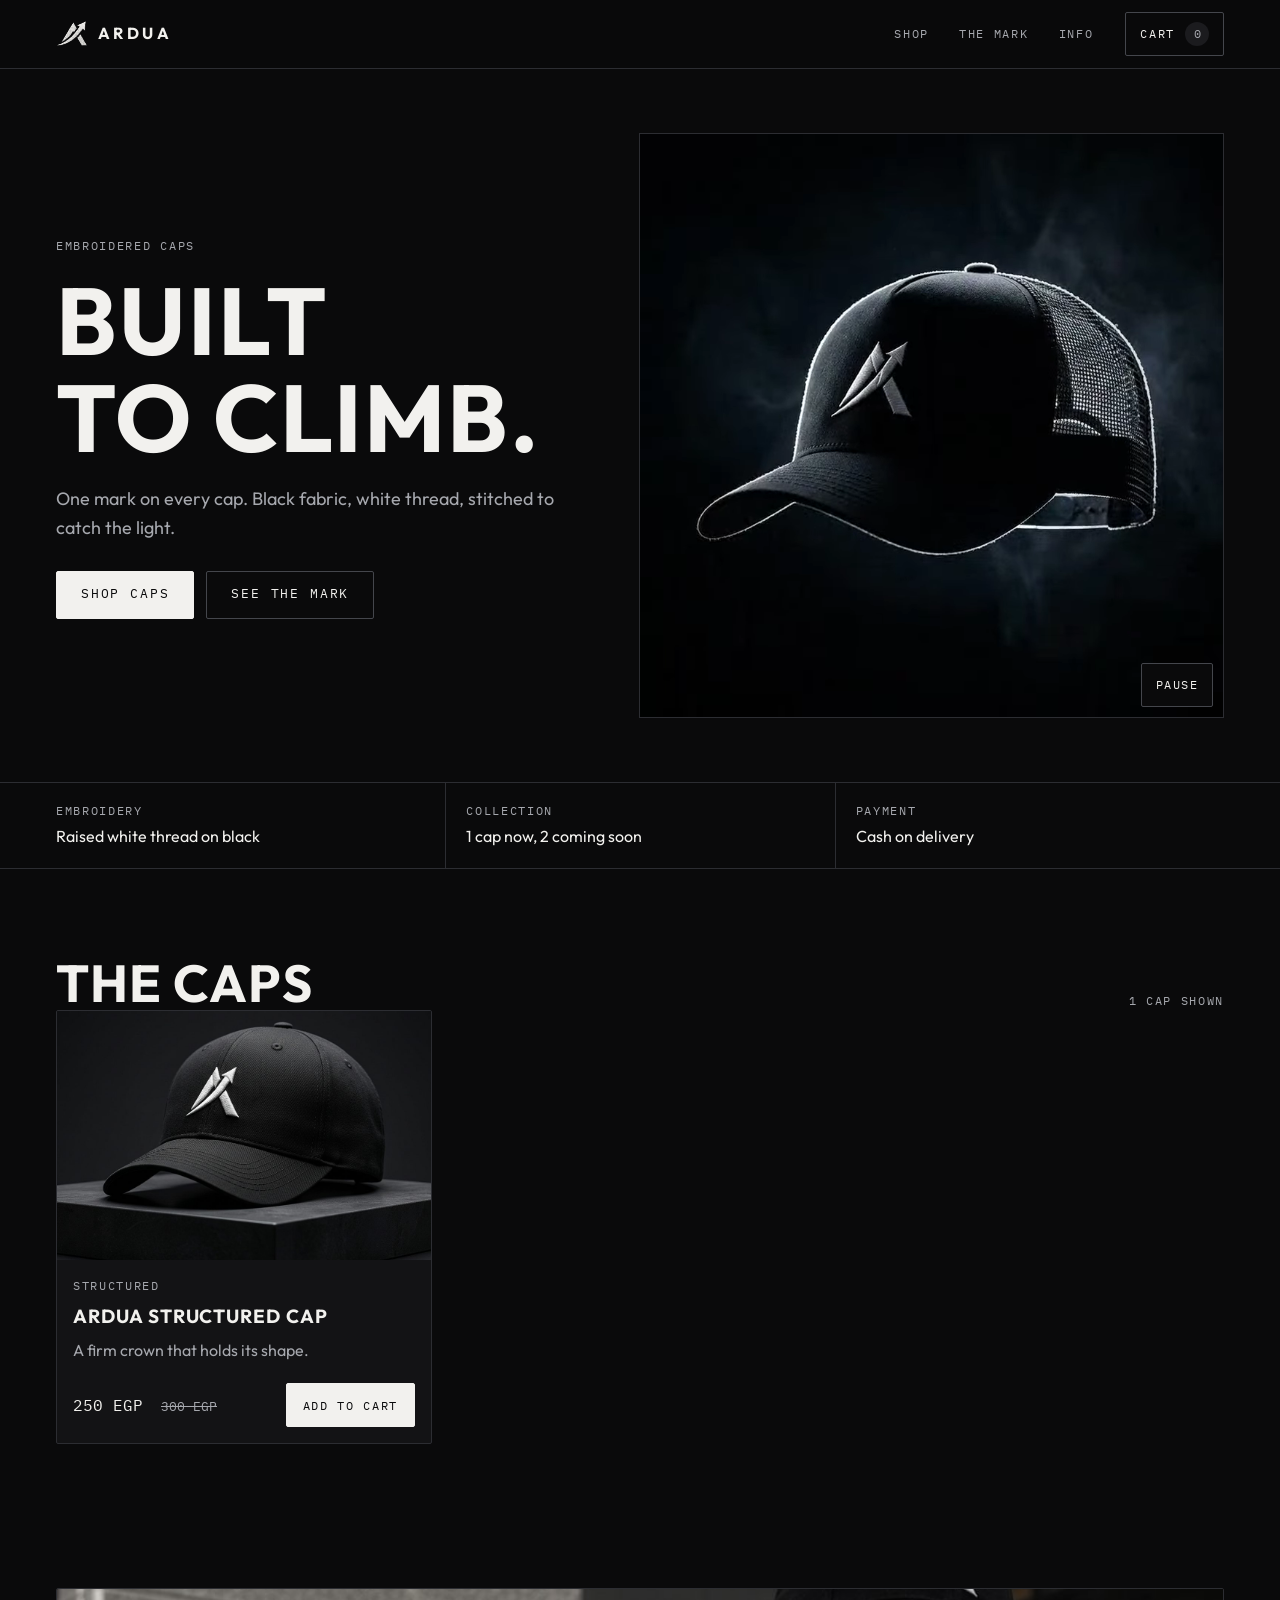
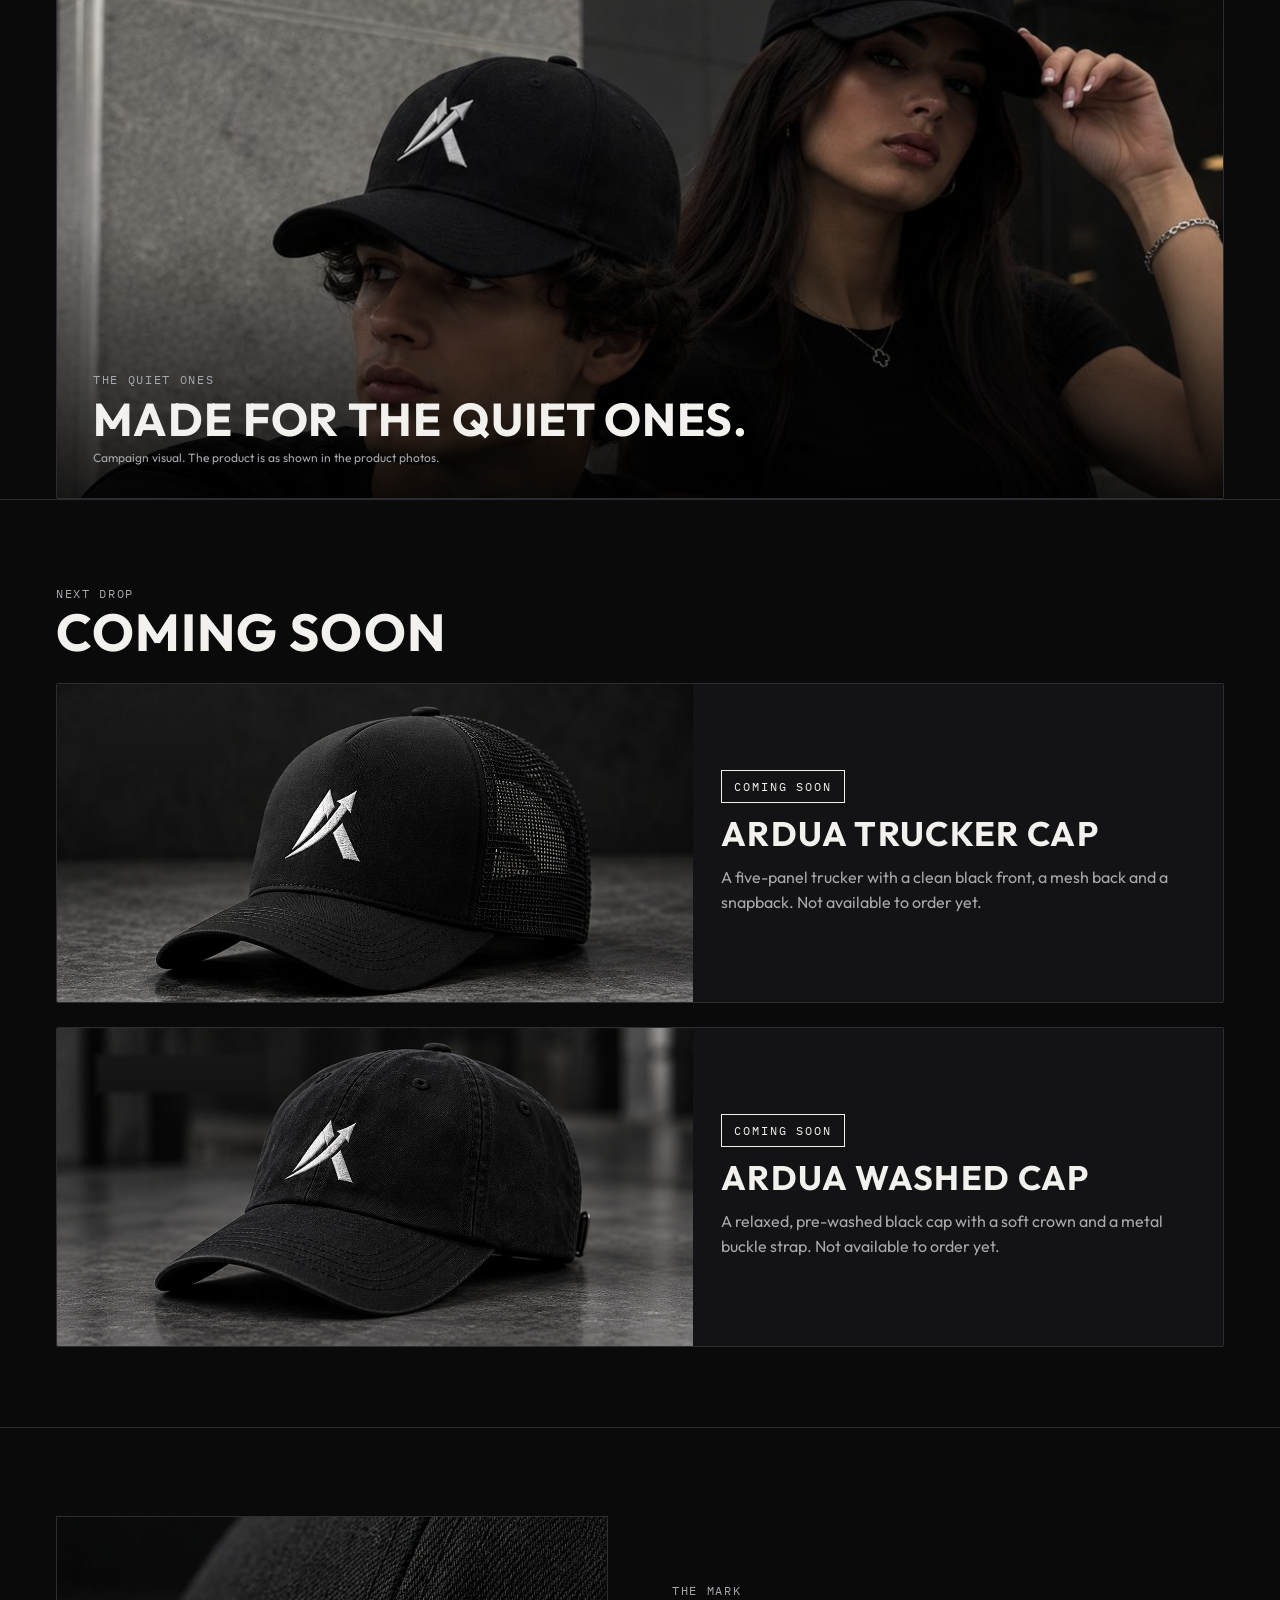
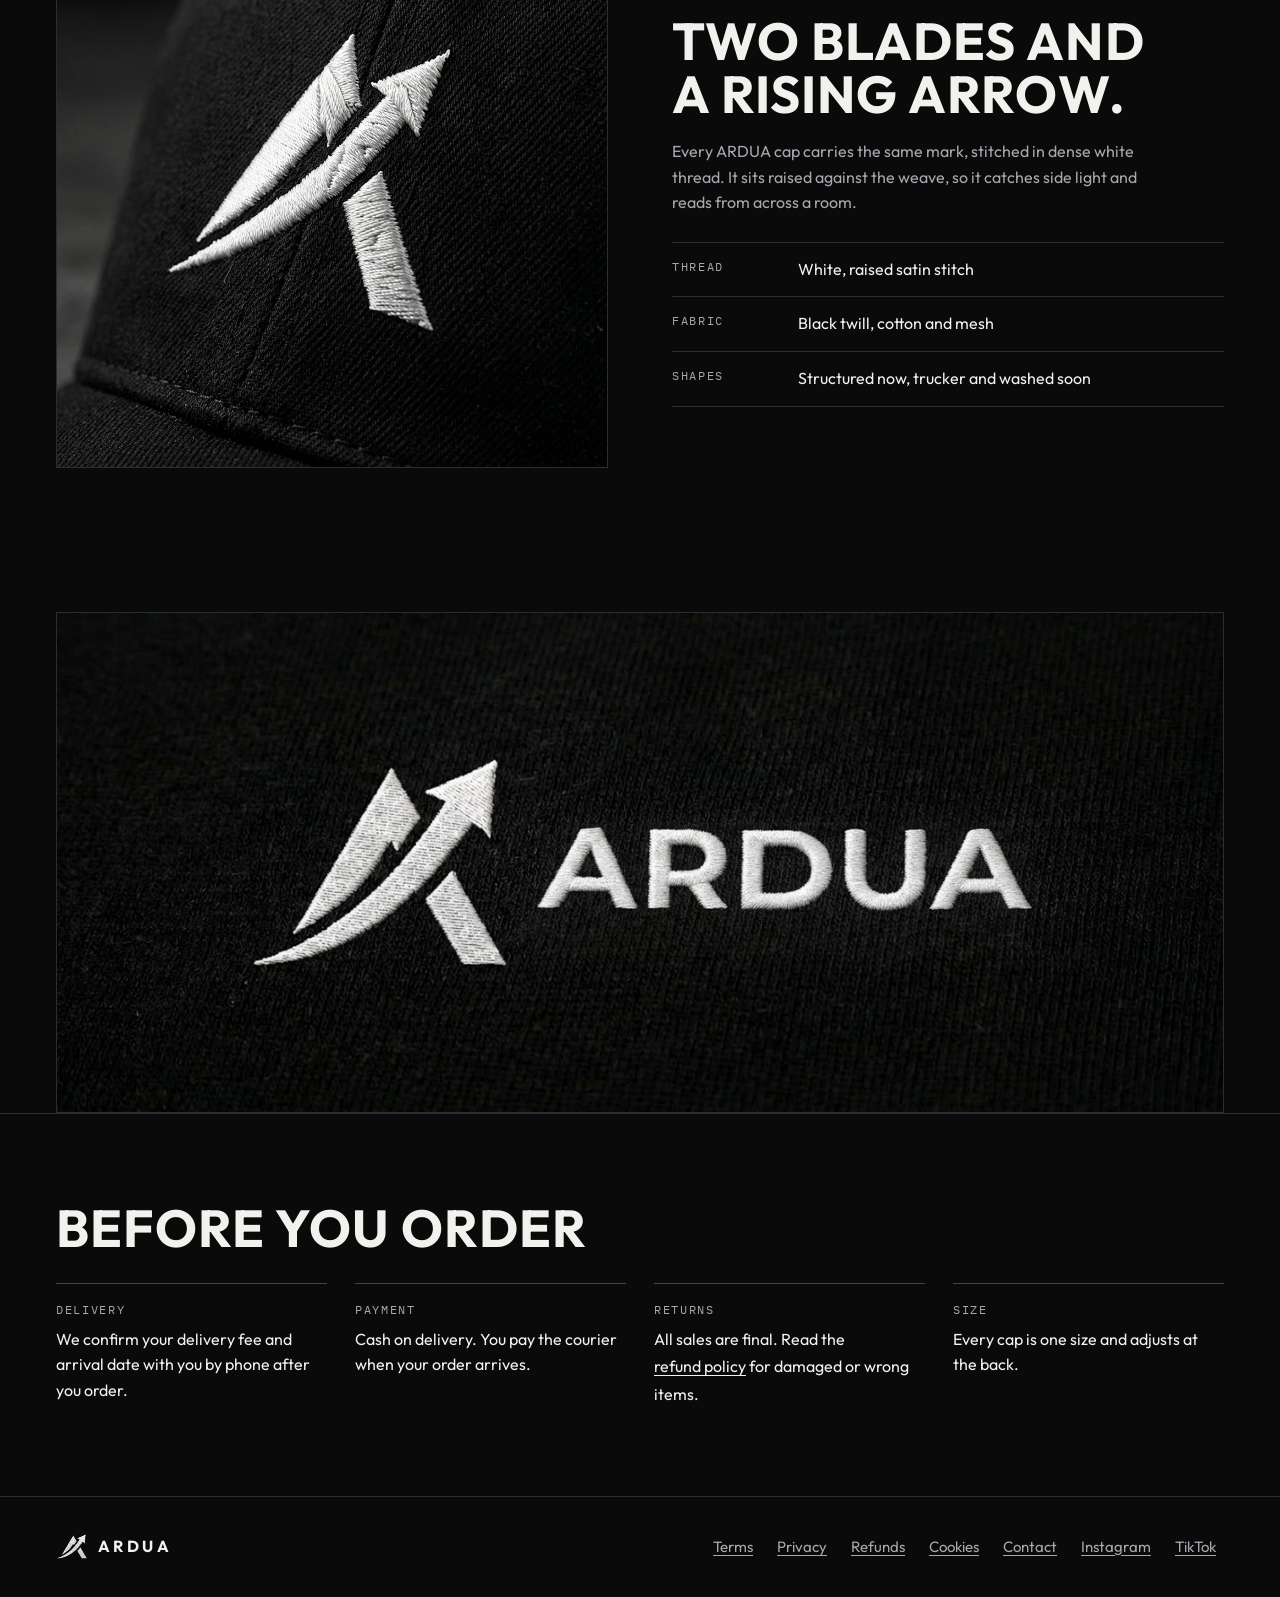
==== commit e4b48d9f: "Add files via upload" ====
--- a/index.html
+++ b/index.html
@@ -82,6 +82,19 @@
         <p>No caps match your search.</p>
         <button class="btn ghost small" id="clearFilters" type="button">Clear filters</button>
       </div>
+    </div>
+  </section>
+
+  <section class="look" aria-label="ARDUA campaign visual">
+    <div class="wrap">
+      <figure class="look-fig">
+        <img src="lookbook.jpg" alt="Two people in all-black outfits wearing black ARDUA caps, sitting on stone steps" width="1122" height="1402" loading="lazy">
+        <figcaption>
+          <span class="mono">The quiet ones</span>
+          <strong class="display">Made for the quiet ones.</strong>
+          <small>Campaign visual. The product is as shown in the product photos.</small>
+        </figcaption>
+      </figure>
     </div>
   </section>
 
--- a/styles.css
+++ b/styles.css
@@ -270,3 +270,13 @@
 
 .price .was{margin-left:8px;font-size:.8em;color:var(--muted);text-decoration:line-through;text-decoration-thickness:1px}
 .price .now{color:var(--fg)}
+
+/* campaign band */
+.look{padding-block:clamp(24px,5vw,56px) 0}
+.look-fig{position:relative;margin:0;border:1px solid var(--line);background:#000;overflow:hidden;border-radius:2px;aspect-ratio:16/7}
+.look-fig img{width:100%;height:100%;object-fit:cover;object-position:50% 28%;display:block}
+.look-fig:after{content:"";position:absolute;inset:0;background:linear-gradient(to top,rgba(0,0,0,.82),rgba(0,0,0,0) 55%)}
+.look-fig figcaption{position:absolute;z-index:1;left:clamp(16px,3vw,36px);right:clamp(16px,3vw,36px);bottom:clamp(14px,3vw,32px);display:grid;gap:6px}
+.look-fig figcaption strong{font-size:clamp(24px,4vw,46px);line-height:1.05;font-weight:700;text-wrap:balance}
+.look-fig figcaption small{color:var(--muted);font-size:12px;line-height:1.4;max-width:60ch}
+@media (max-width:640px){.look-fig{aspect-ratio:4/5}.look-fig img{object-position:50% 22%}}
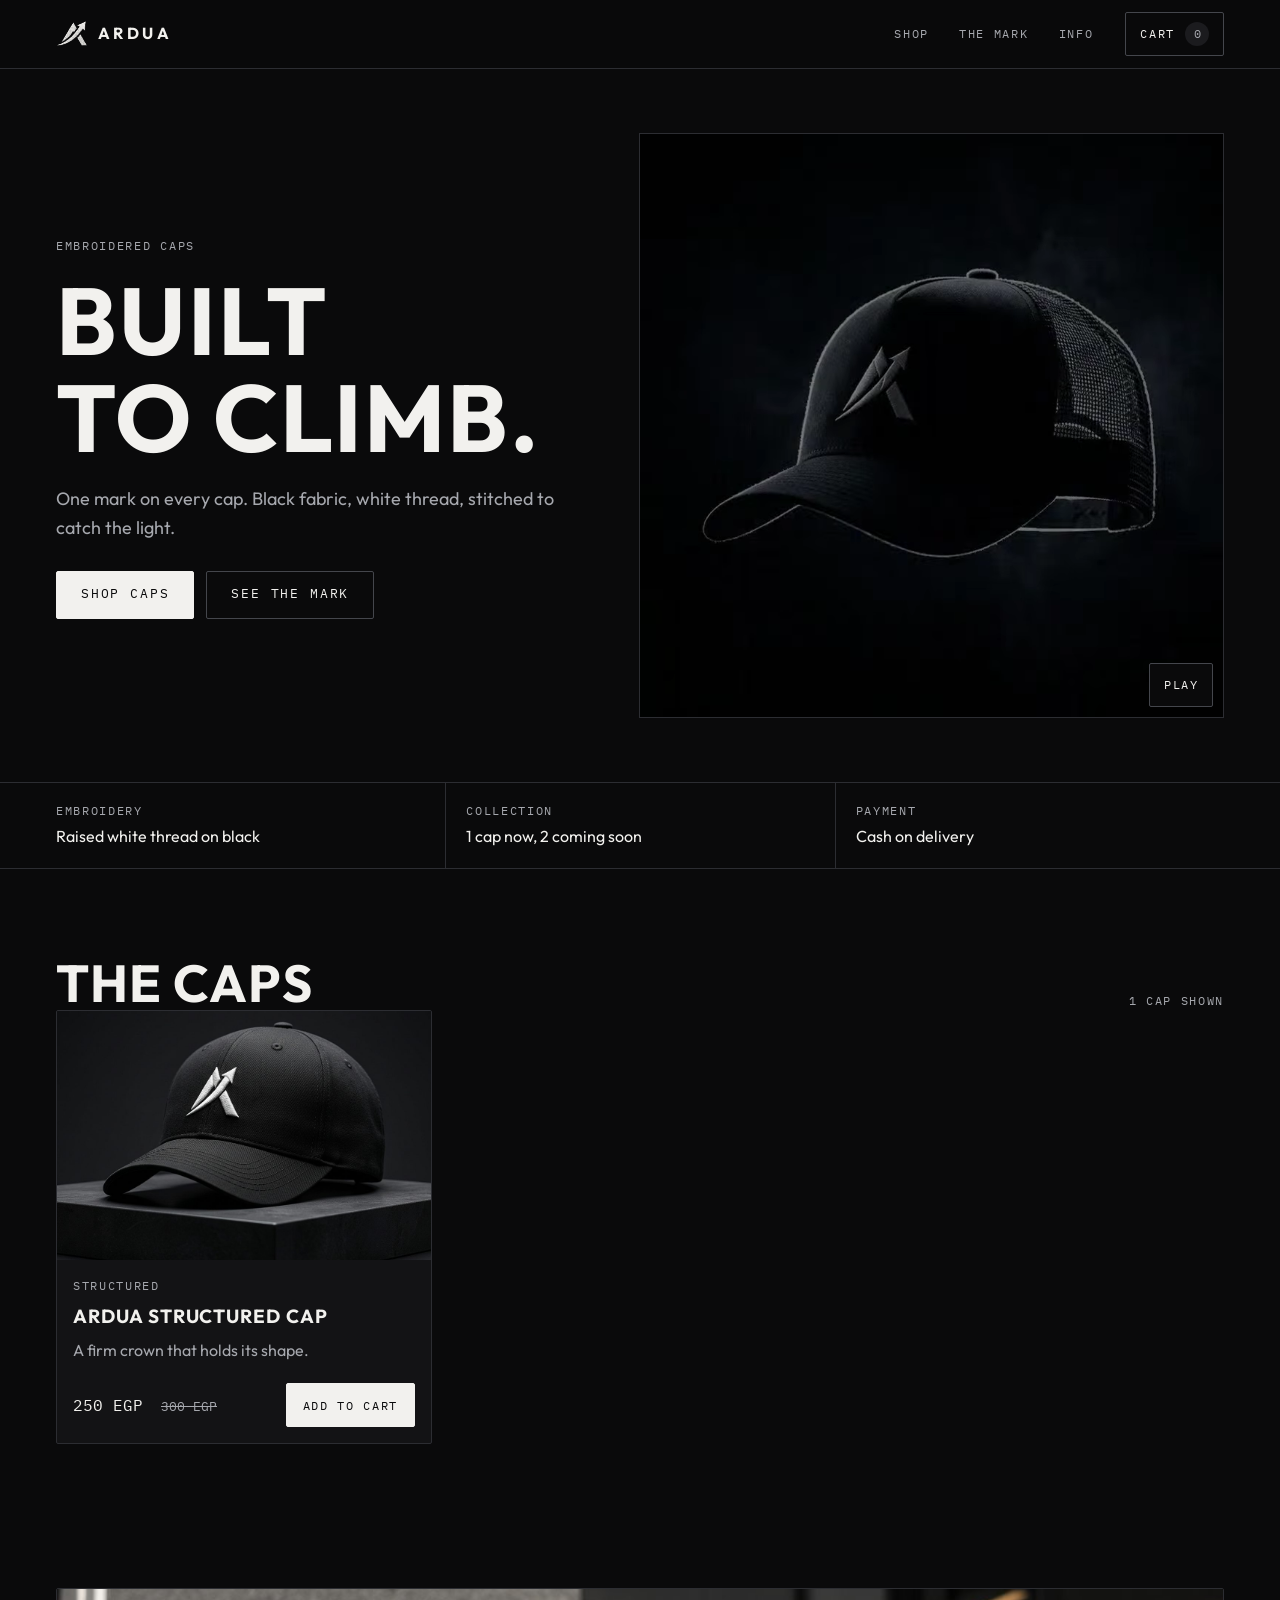
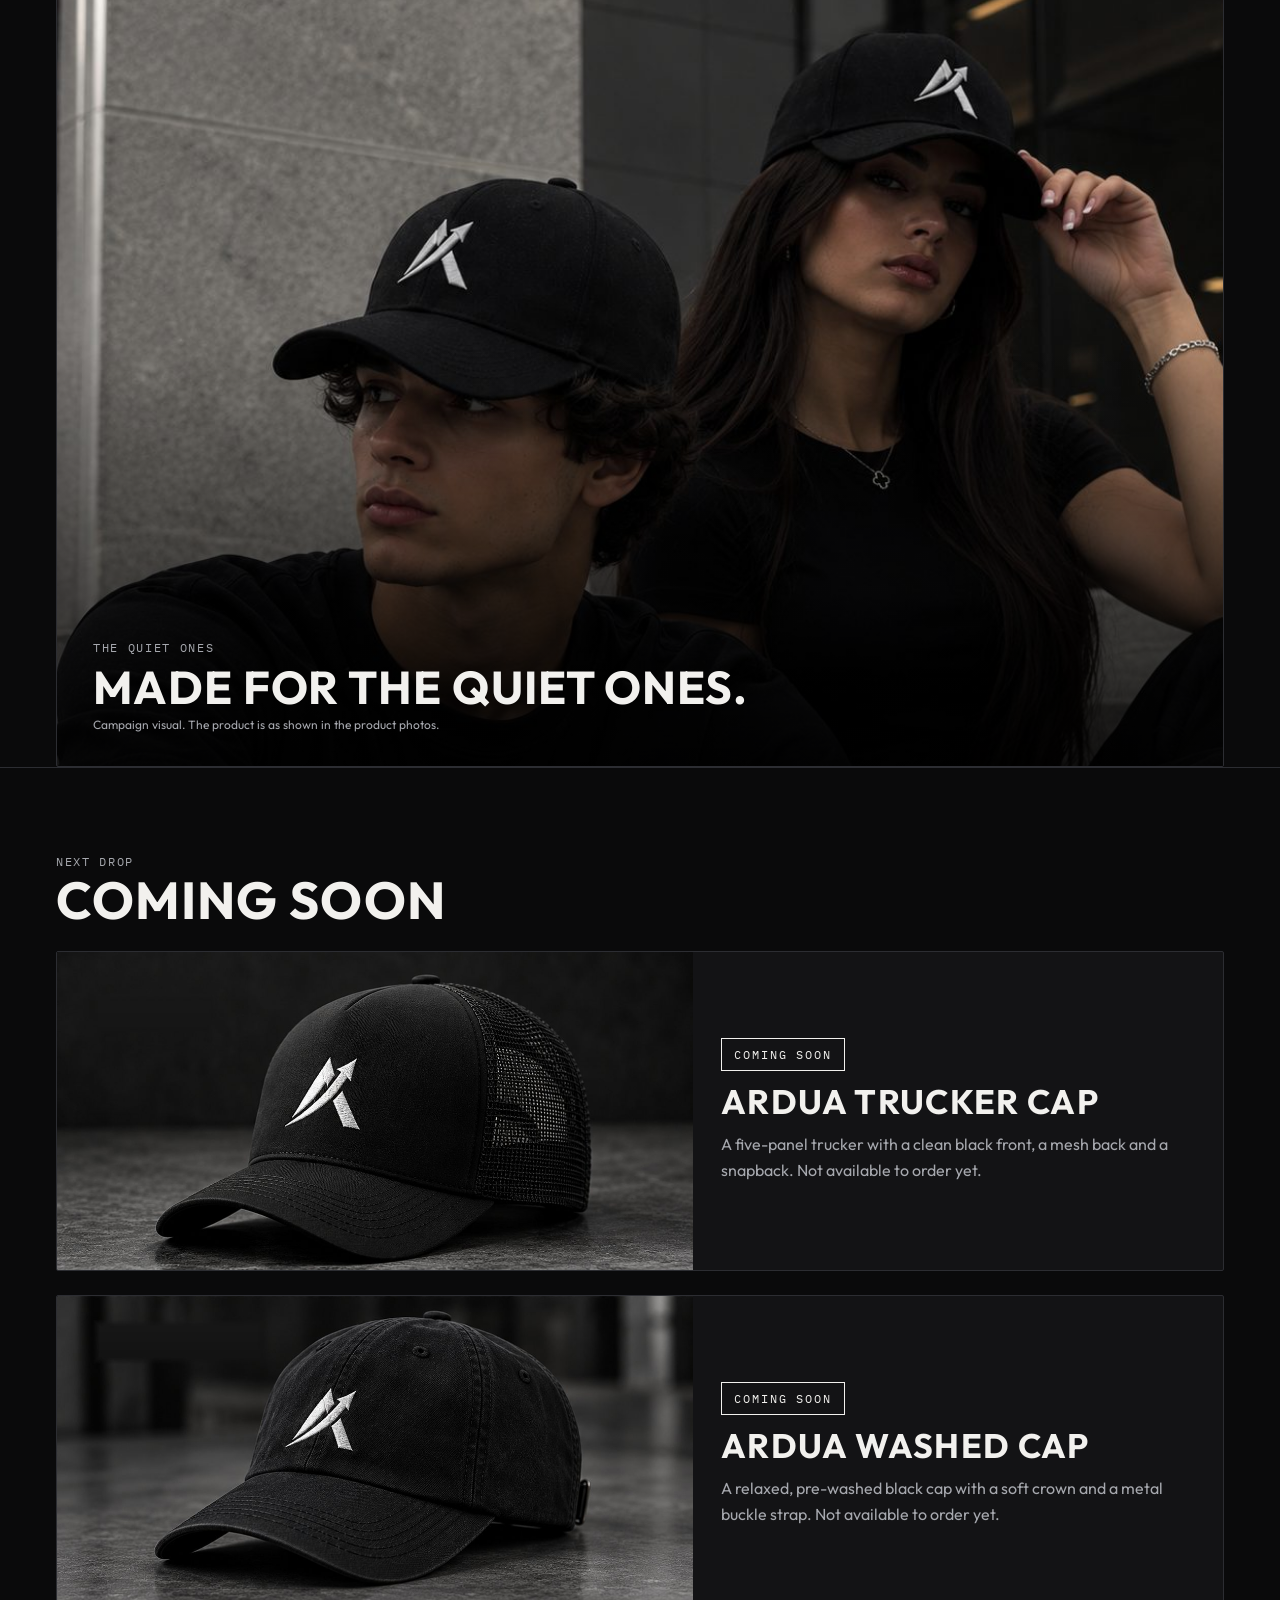
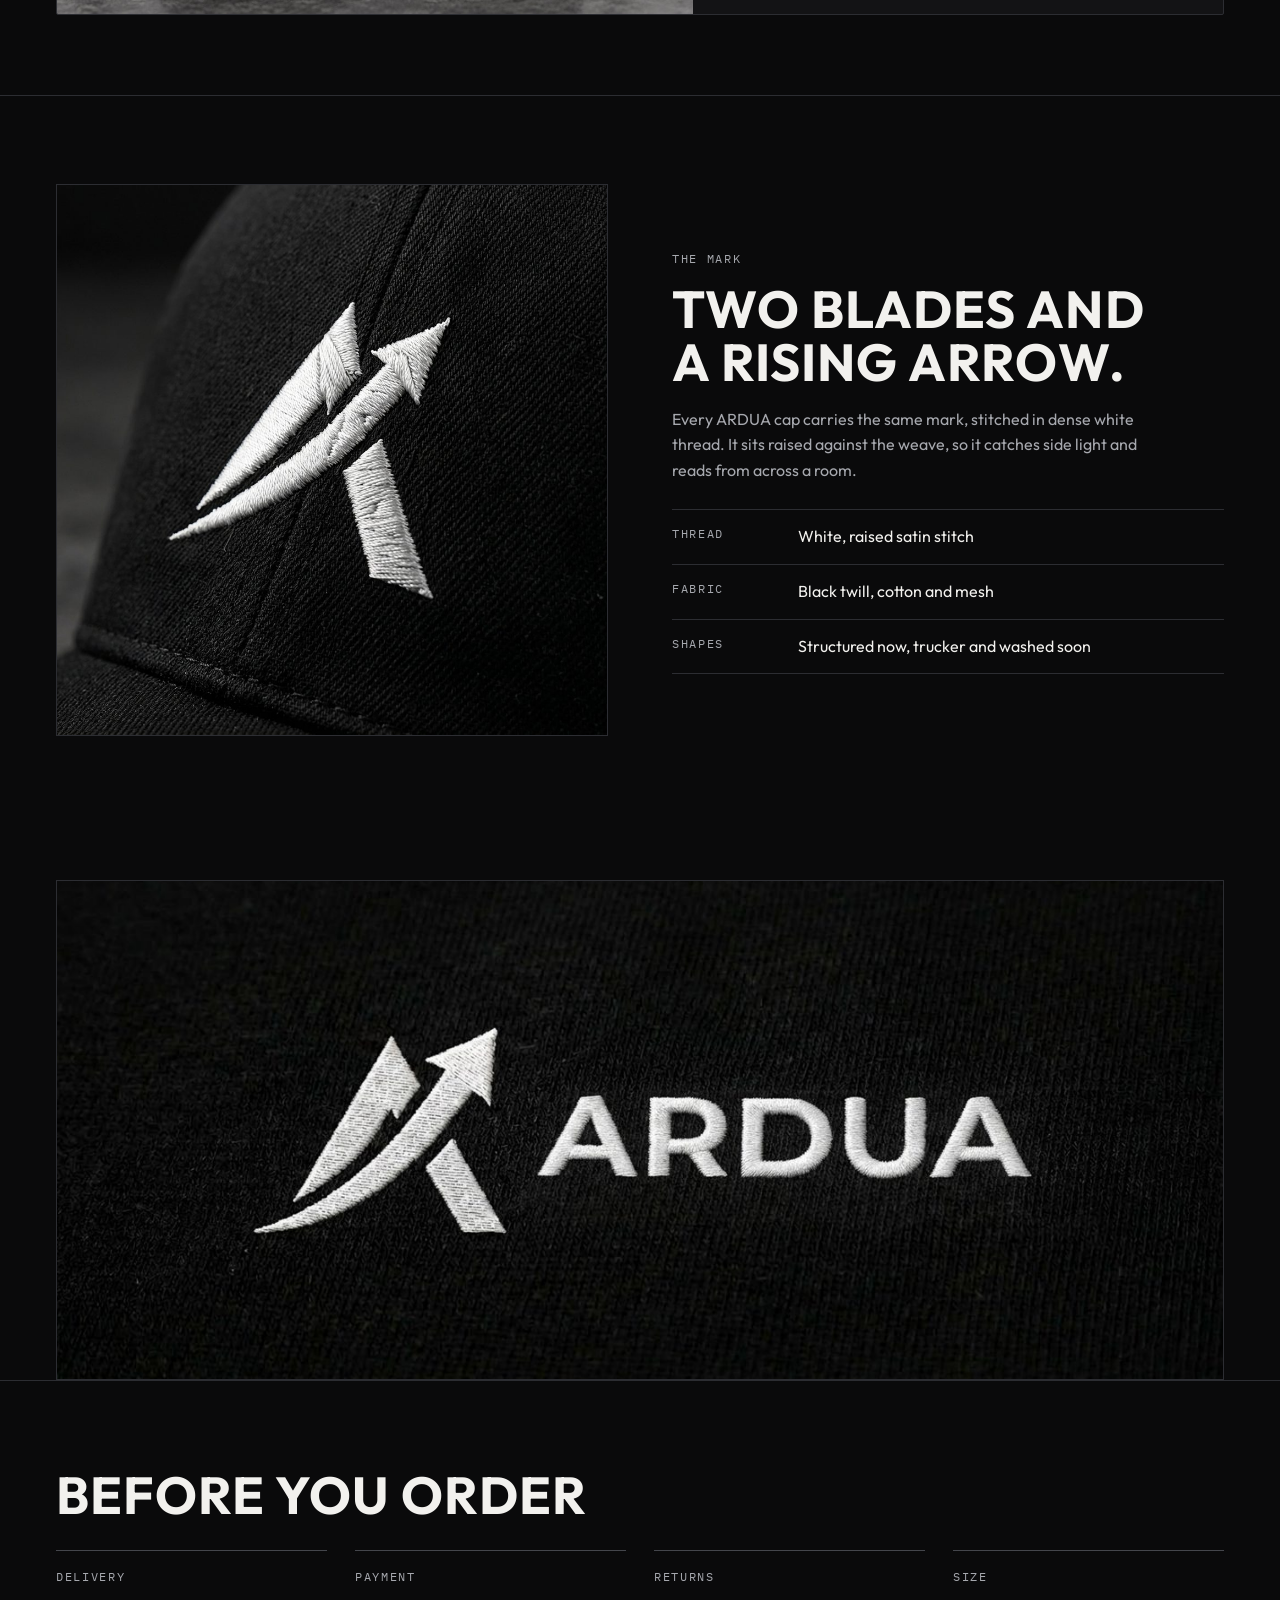
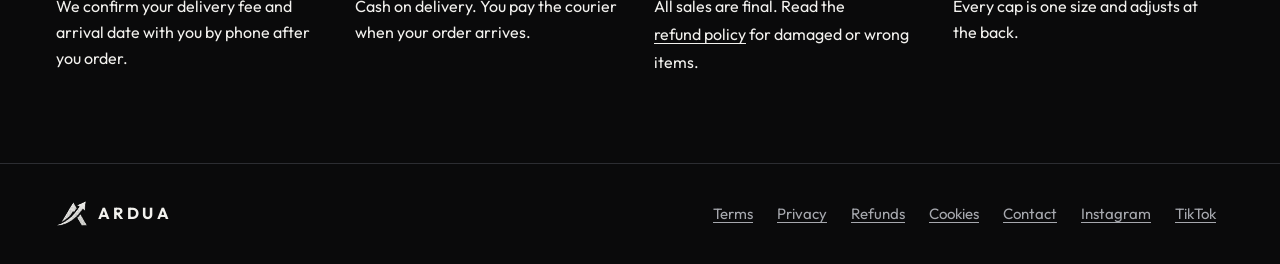
==== commit dbafbb41: "Add files via upload" ====
--- a/index.html
+++ b/index.html
@@ -5,12 +5,21 @@
 <meta name="viewport" content="width=device-width, initial-scale=1, viewport-fit=cover">
 <meta http-equiv="Content-Security-Policy" content="default-src 'none'; script-src 'self'; style-src 'self'; img-src 'self' data: blob:; media-src 'self'; font-src 'self'; connect-src 'self' https://formspree.io; base-uri 'none'; form-action 'self'">
 <meta name="referrer" content="strict-origin-when-cross-origin">
-<meta name="description" content="ARDUA embroidered caps in black twill with a raised white mark. Structured cap available now, trucker and washed coming soon. Cash on delivery in Egypt.">
+<meta name="description" content="ARDUA makes black embroidered caps with a raised white mark. Buy the Structured Cap for 250 EGP with cash on delivery anywhere in Egypt. Trucker and Washed caps coming soon.">
 <meta name="theme-color" content="#0a0a0b">
-<title>ARDUA Caps</title>
+<title>ARDUA Caps | Black Embroidered Caps in Egypt</title>
+<link rel="canonical" href="https://www.ardua.shop/">
+<meta property="og:type" content="website">
+<meta property="og:site_name" content="ARDUA">
+<meta property="og:title" content="ARDUA Caps | Black Embroidered Caps in Egypt">
+<meta property="og:description" content="Black twill caps with a raised white mark. 250 EGP, cash on delivery across Egypt.">
+<meta property="og:url" content="https://www.ardua.shop/">
+<meta property="og:image" content="https://www.ardua.shop/structured.jpg">
+<meta name="twitter:card" content="summary_large_image">
 <link rel="icon" href="mark.png" type="image/png">
 <link rel="preload" href="outfit-bold.woff" as="font" type="font/woff" crossorigin>
 <link rel="stylesheet" href="styles.css">
+<script type="application/ld+json">{"@context":"https://schema.org","@graph":[{"@type":"Organization","@id":"https://www.ardua.shop/#org","name":"ARDUA","url":"https://www.ardua.shop/","logo":"https://www.ardua.shop/mark.png","email":"ardua.eg@gmail.com","sameAs":["https://www.instagram.com/ardua.eg","https://tiktok.com/@ardua.eg"]},{"@type":"WebSite","@id":"https://www.ardua.shop/#site","url":"https://www.ardua.shop/","name":"ARDUA","publisher":{"@id":"https://www.ardua.shop/#org"}},{"@type":"Product","name":"ARDUA Structured Cap","description":"A structured six-panel cap in black twill with a curved visor and a raised white embroidered ARDUA mark. One size.","image":["https://www.ardua.shop/structured.jpg","https://www.ardua.shop/detail.jpg"],"brand":{"@type":"Brand","name":"ARDUA"},"color":"Black","offers":{"@type":"Offer","url":"https://www.ardua.shop/","priceCurrency":"EGP","price":"250","availability":"https://schema.org/InStock","itemCondition":"https://schema.org/NewCondition"}}]}</script>
 </head>
 <body>
 <a class="skip" href="#main">Skip to content</a>
--- a/styles.css
+++ b/styles.css
@@ -273,8 +273,8 @@
 
 /* campaign band */
 .look{padding-block:clamp(24px,5vw,56px) 0}
-.look-fig{position:relative;margin:0;border:1px solid var(--line);background:#000;overflow:hidden;border-radius:2px;aspect-ratio:16/7}
-.look-fig img{width:100%;height:100%;object-fit:cover;object-position:50% 28%;display:block}
+.look-fig{position:relative;margin:0;border:1px solid var(--line);background:#000;overflow:hidden;border-radius:2px;aspect-ratio:3/2}
+.look-fig img{width:100%;height:100%;object-fit:cover;object-position:50% 21%;display:block}
 .look-fig:after{content:"";position:absolute;inset:0;background:linear-gradient(to top,rgba(0,0,0,.82),rgba(0,0,0,0) 55%)}
 .look-fig figcaption{position:absolute;z-index:1;left:clamp(16px,3vw,36px);right:clamp(16px,3vw,36px);bottom:clamp(14px,3vw,32px);display:grid;gap:6px}
 .look-fig figcaption strong{font-size:clamp(24px,4vw,46px);line-height:1.05;font-weight:700;text-wrap:balance}
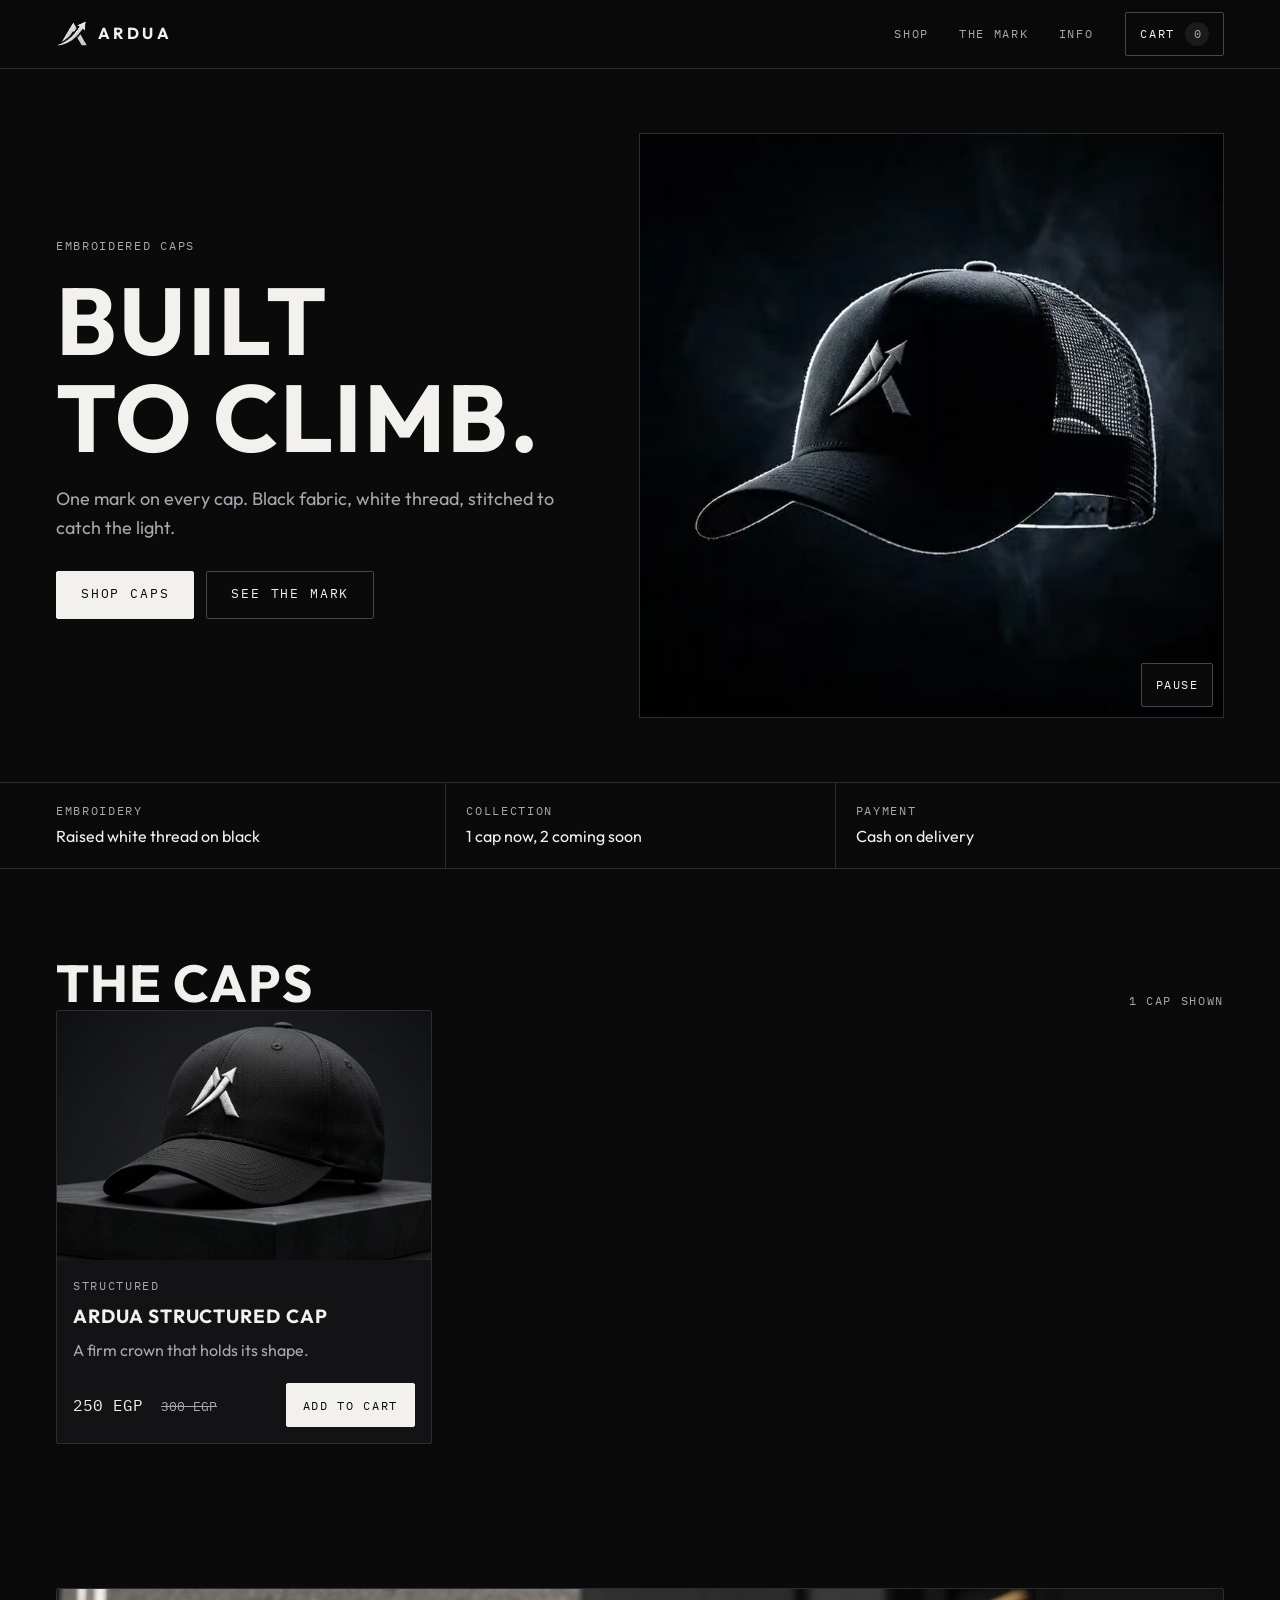
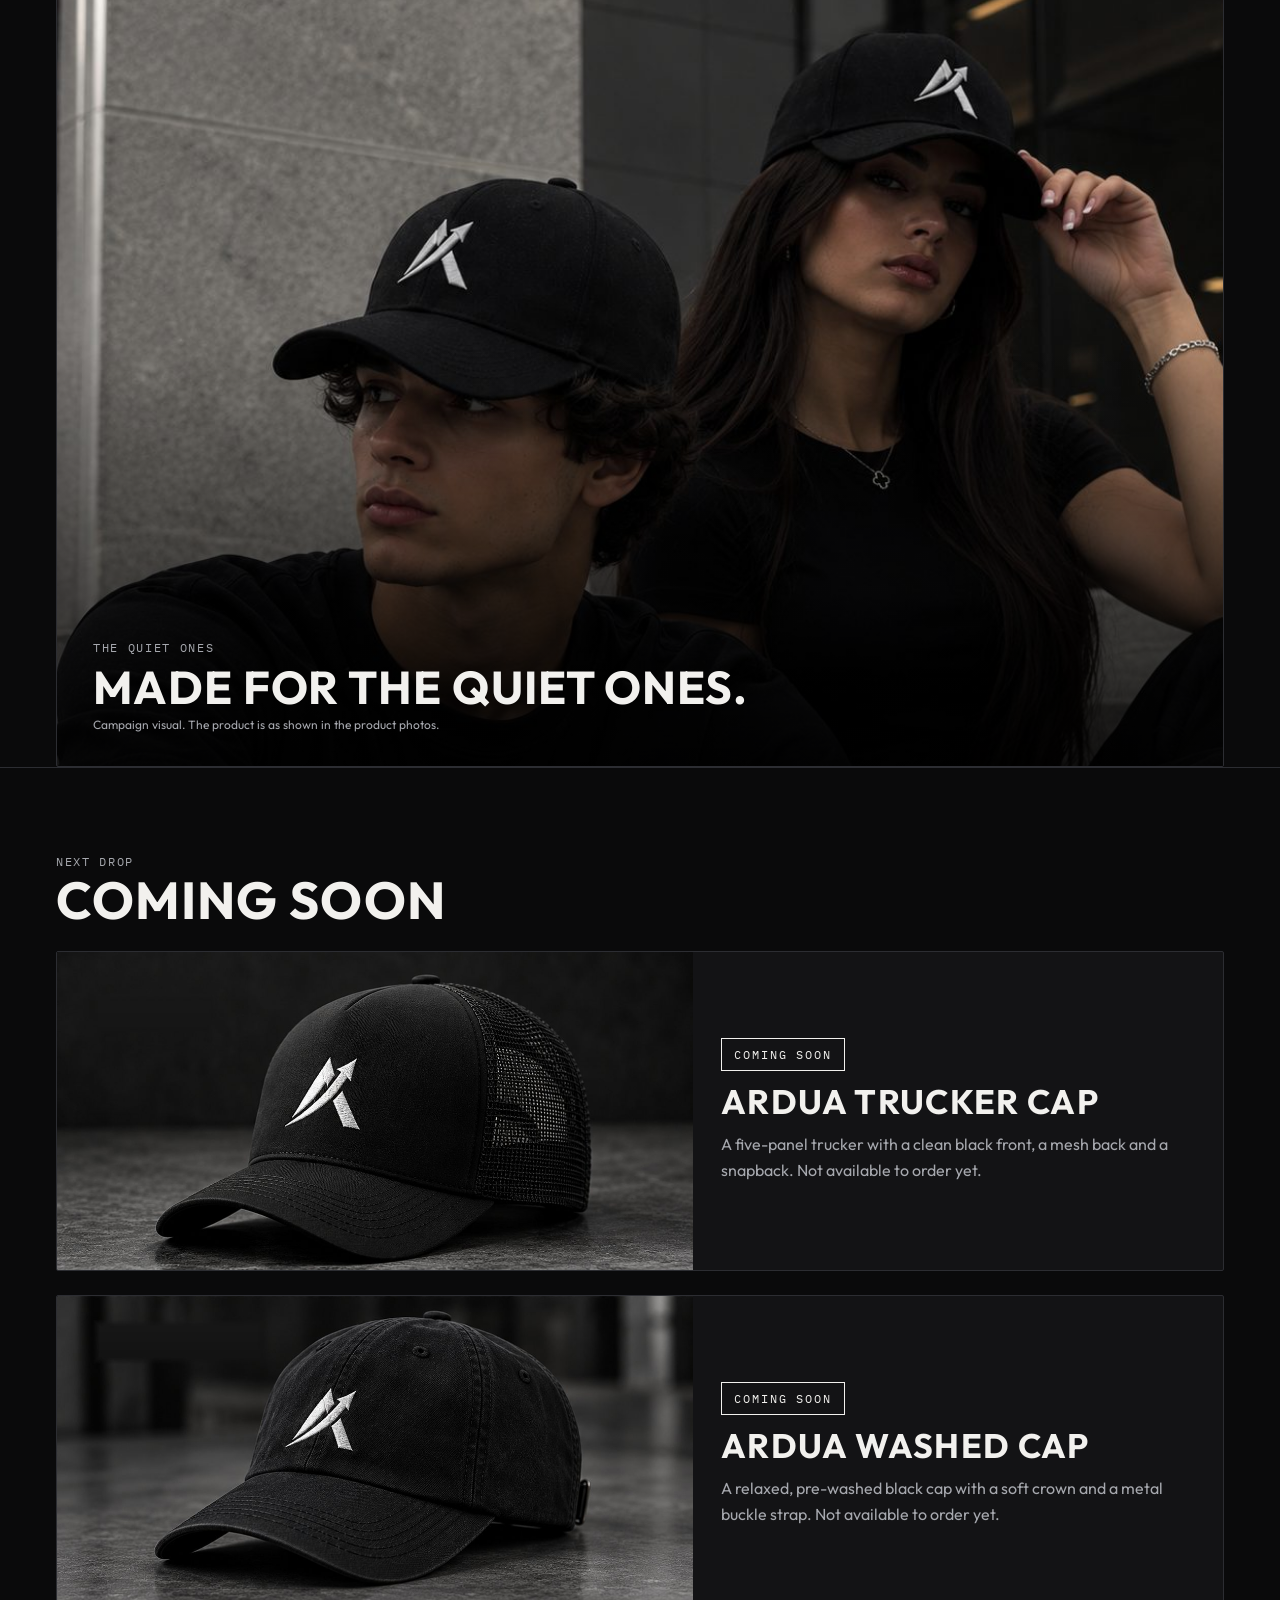
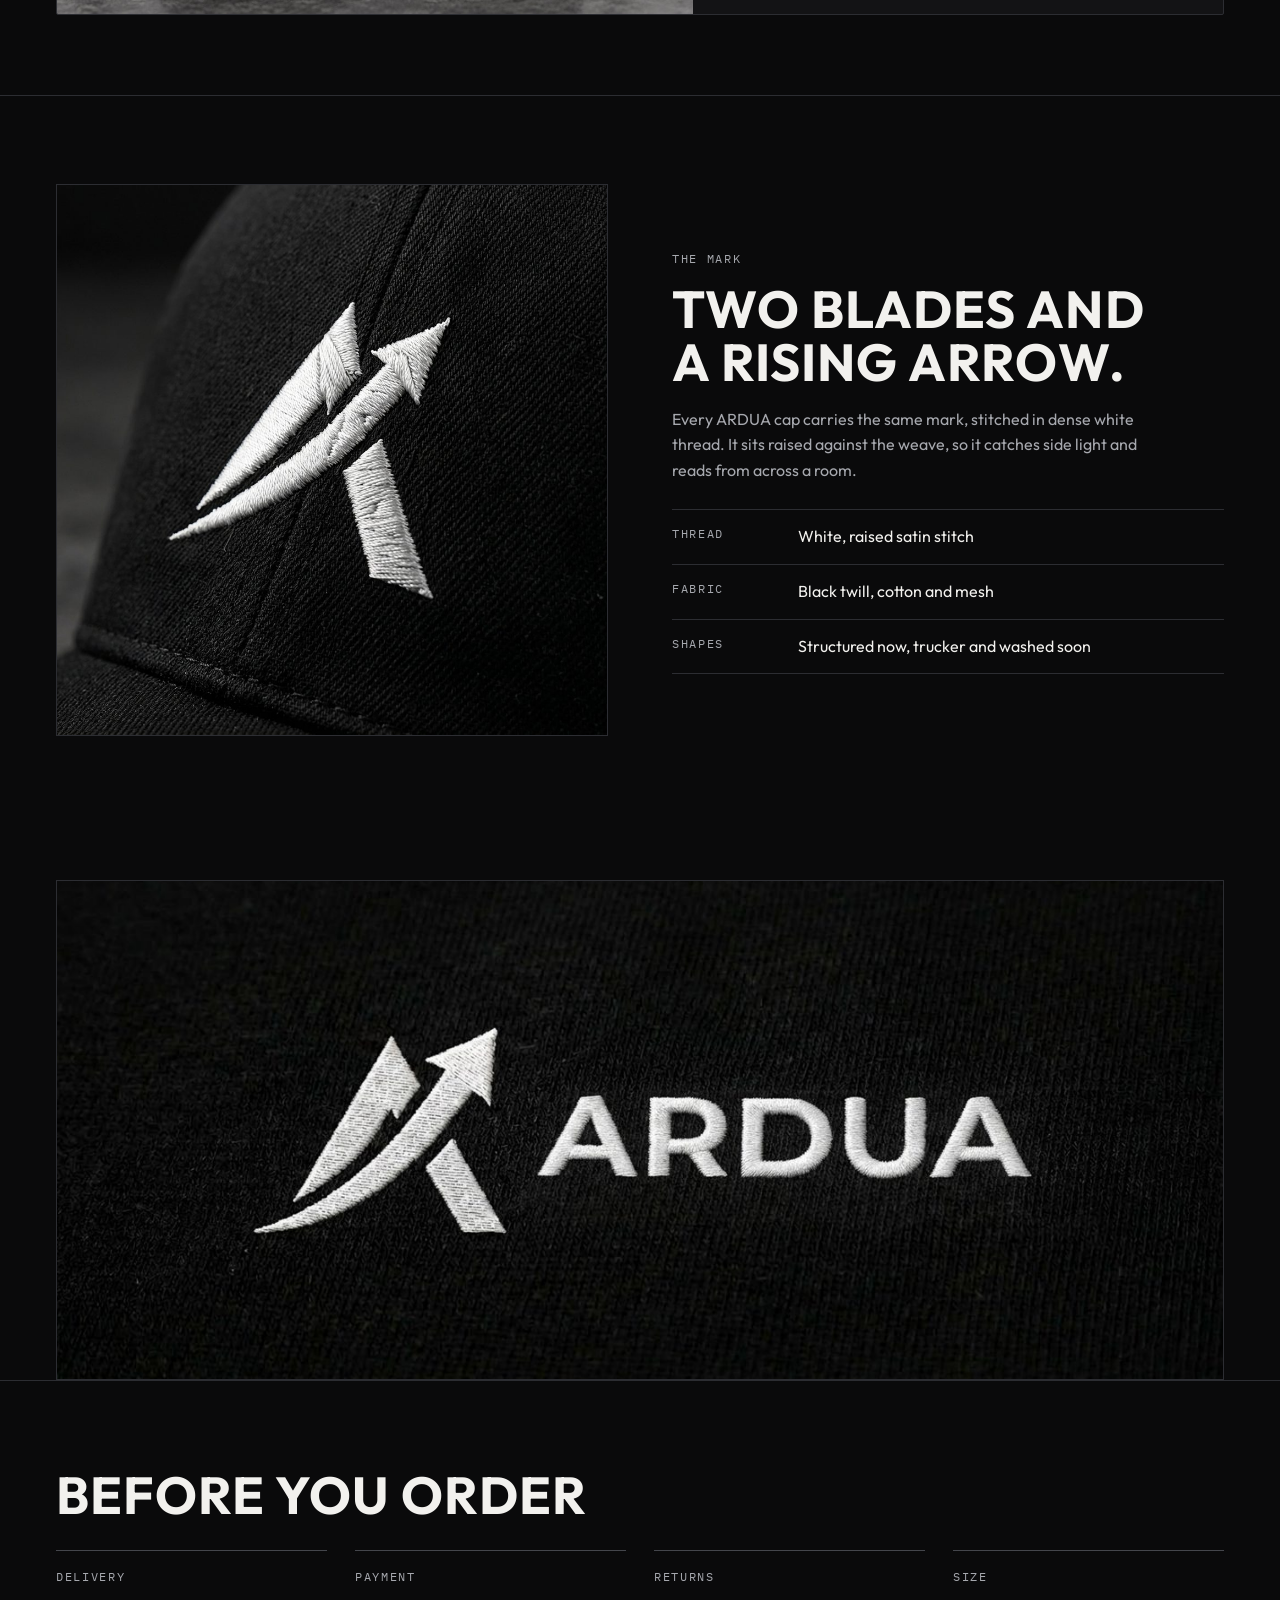
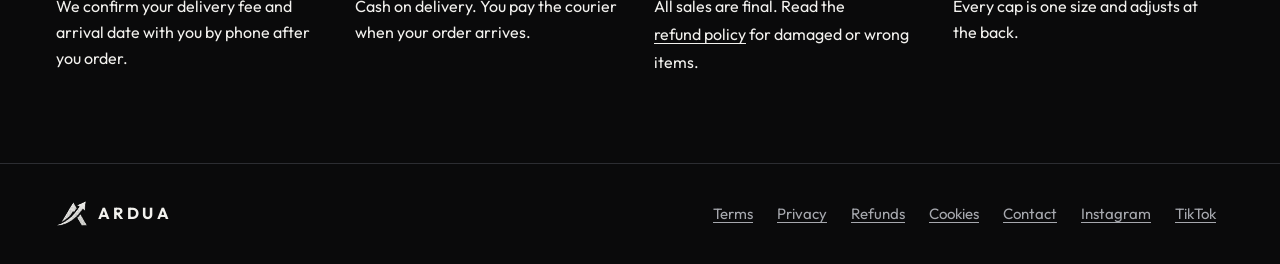
==== commit 2fb0eaa0: "Add files via upload" ====
--- a/index.html
+++ b/index.html
@@ -16,7 +16,9 @@
 <meta property="og:url" content="https://www.ardua.shop/">
 <meta property="og:image" content="https://www.ardua.shop/structured.jpg">
 <meta name="twitter:card" content="summary_large_image">
-<link rel="icon" href="mark.png" type="image/png">
+<link rel="icon" href="/favicon.ico" sizes="48x48">
+<link rel="icon" href="/icon-192.png" type="image/png" sizes="192x192">
+<link rel="apple-touch-icon" href="/apple-touch-icon.png">
 <link rel="preload" href="outfit-bold.woff" as="font" type="font/woff" crossorigin>
 <link rel="stylesheet" href="styles.css">
 <script type="application/ld+json">{"@context":"https://schema.org","@graph":[{"@type":"Organization","@id":"https://www.ardua.shop/#org","name":"ARDUA","url":"https://www.ardua.shop/","logo":"https://www.ardua.shop/mark.png","email":"ardua.eg@gmail.com","sameAs":["https://www.instagram.com/ardua.eg","https://tiktok.com/@ardua.eg"]},{"@type":"WebSite","@id":"https://www.ardua.shop/#site","url":"https://www.ardua.shop/","name":"ARDUA","publisher":{"@id":"https://www.ardua.shop/#org"}},{"@type":"Product","name":"ARDUA Structured Cap","description":"A structured six-panel cap in black twill with a curved visor and a raised white embroidered ARDUA mark. One size.","image":["https://www.ardua.shop/structured.jpg","https://www.ardua.shop/detail.jpg"],"brand":{"@type":"Brand","name":"ARDUA"},"color":"Black","offers":{"@type":"Offer","url":"https://www.ardua.shop/","priceCurrency":"EGP","price":"250","availability":"https://schema.org/InStock","itemCondition":"https://schema.org/NewCondition"}}]}</script>
